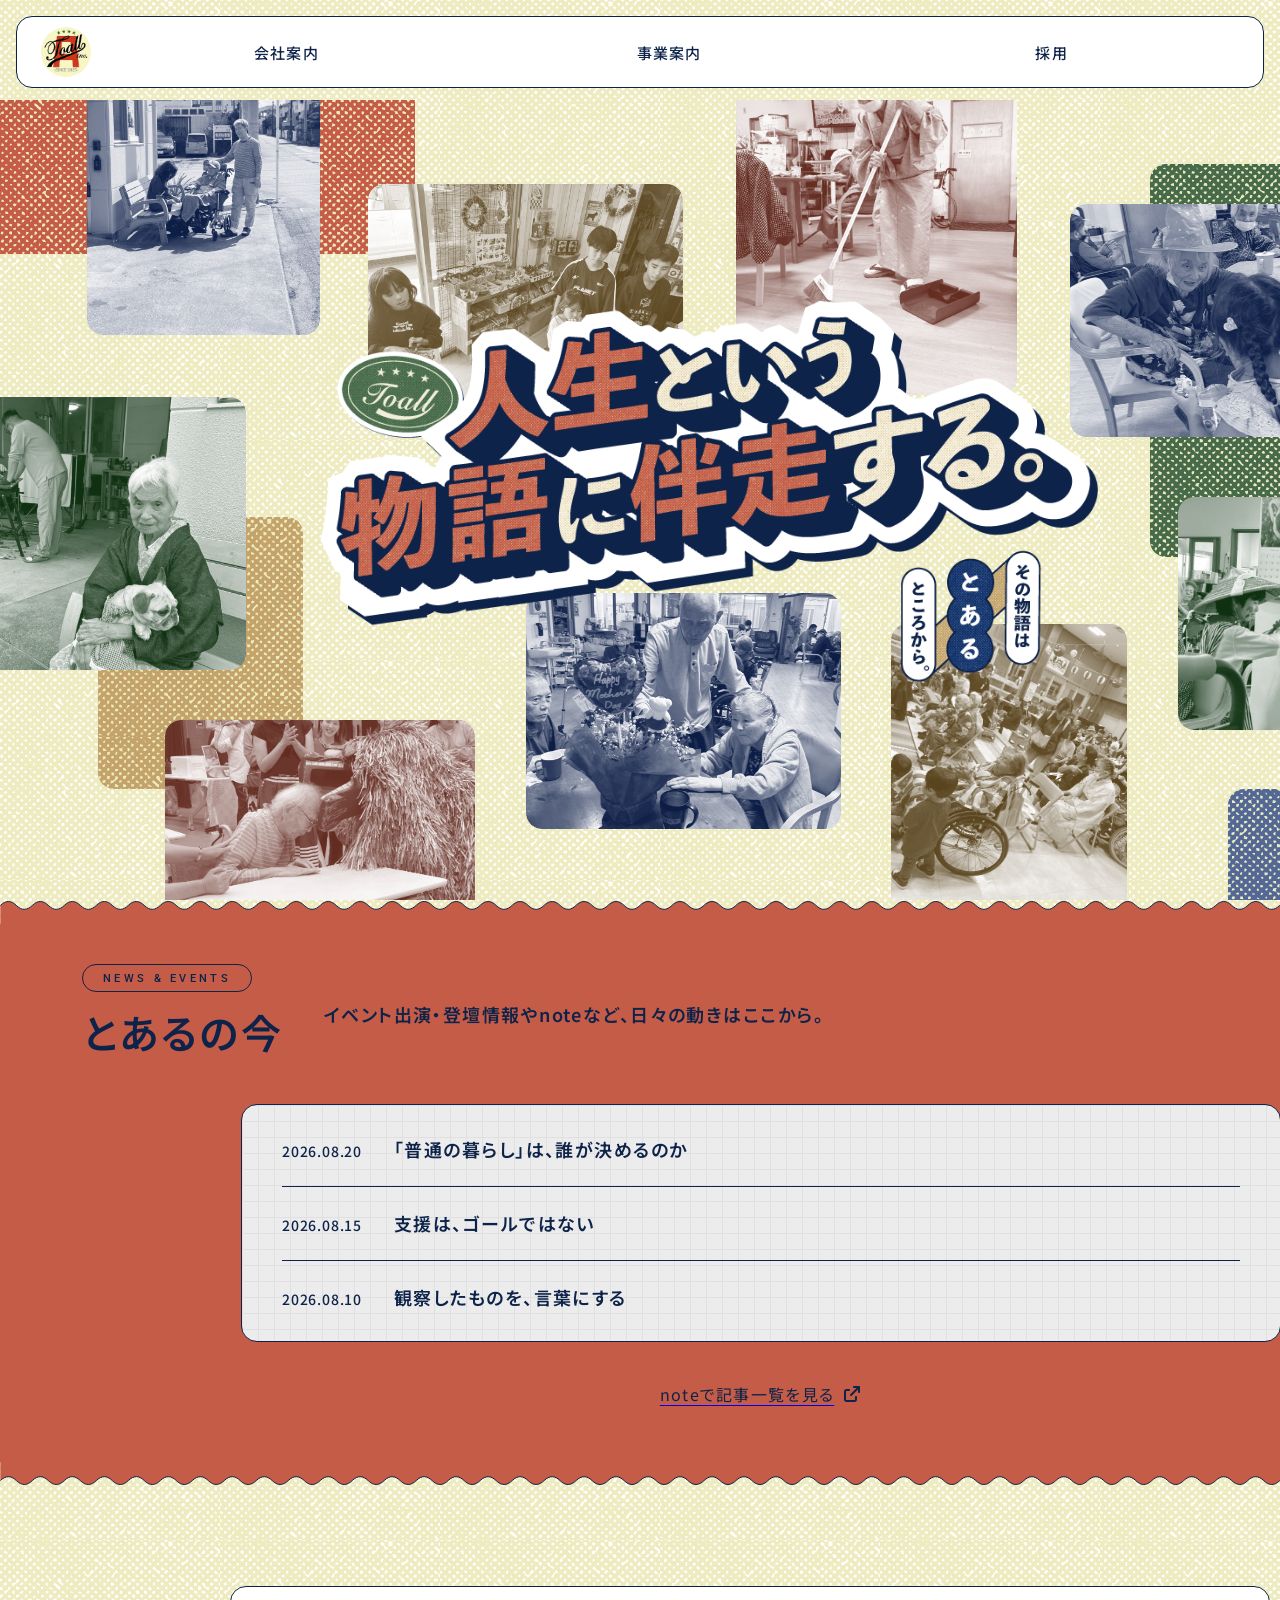
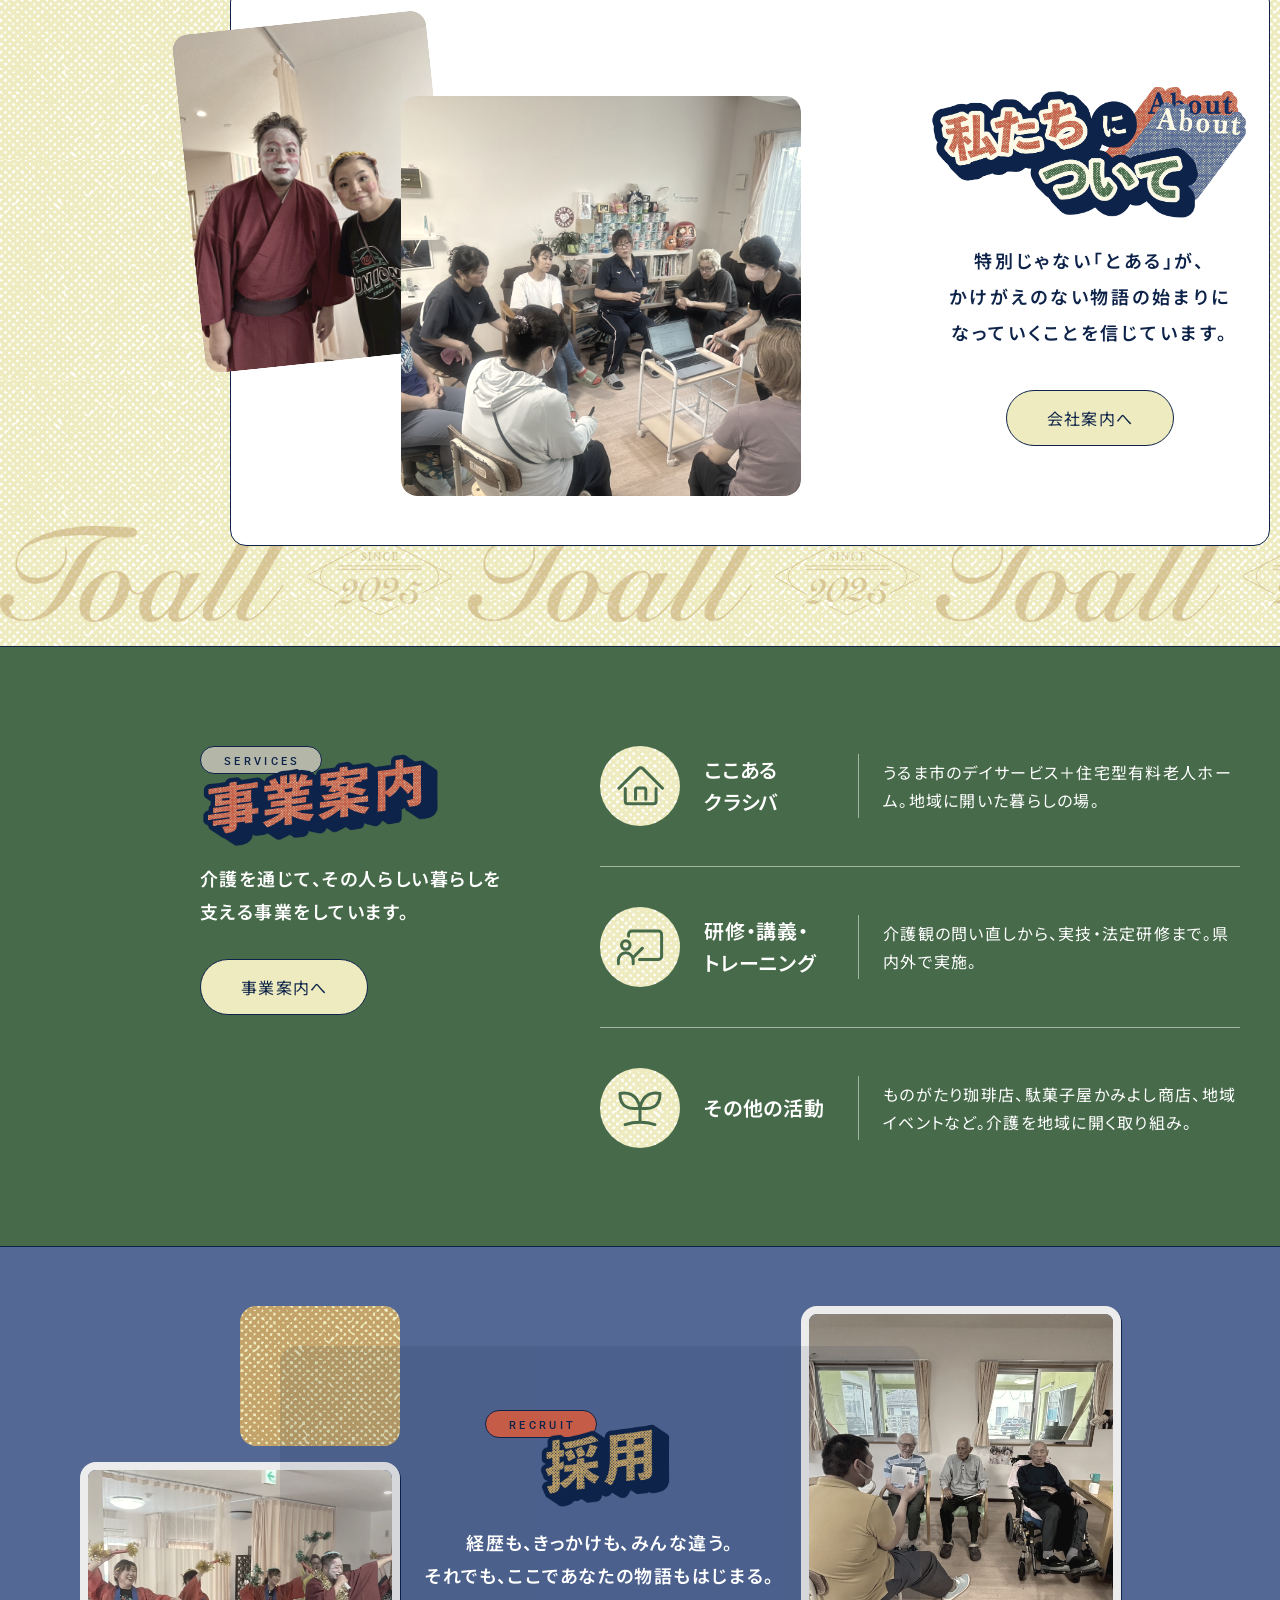
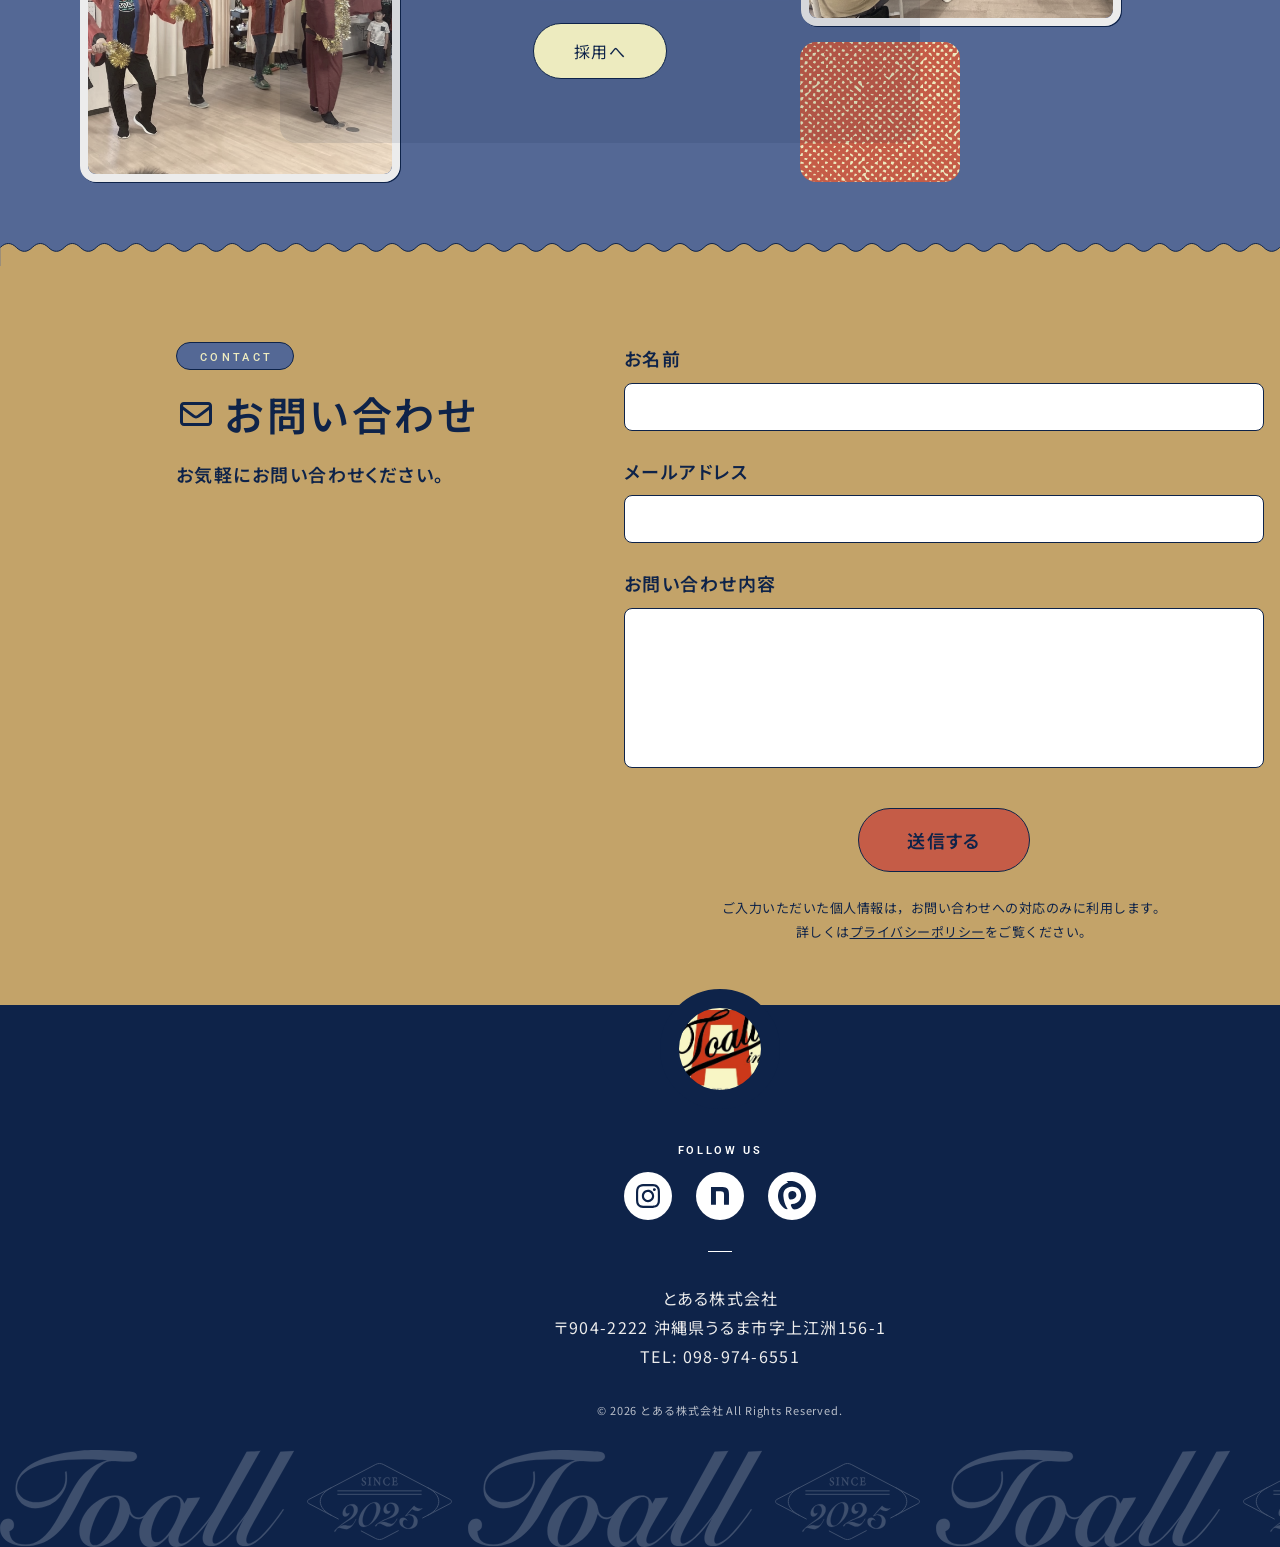
==== index.html @ 96d879b8 "wip(toaru): お問い合わせフォームをSSGformに接続（name属性・required・honeypot・SPセレクタ調整） Co-Authored-By: Claude Fable 5 " ====
<!DOCTYPE html>
<html lang="ja">
<head>
  <meta charset="UTF-8">
  <meta name="viewport" content="width=device-width, initial-scale=1.0">
  <title>TOPページ | とある株式会社</title>
  <link rel="preconnect" href="https://fonts.googleapis.com">
  <link href="https://fonts.googleapis.com/css2?family=Noto+Sans+JP:wght@400;500;600;700&family=Yesteryear&family=Roboto:wght@400;500;600;700&display=swap" rel="stylesheet">
  <link rel="icon" type="image/png" href="images/favicon-32.png">
  <link rel="apple-touch-icon" href="images/apple-touch-icon.png">
  <link rel="stylesheet" href="styles.css">
</head>
<body class="page-index">
  <nav class="sp-nav-bar">
    <a href="index.html" class="sp-nav-logo"><img src="images/045fe9c1-6d6a-4776-a452-a813eab86640.jpg" alt="とある"></a>
    <a href="about.html" class="sp-nav-item">会社案内</a>
    <a href="service.html" class="sp-nav-item">事業案内</a>
    <a href="recruit.html" class="sp-nav-item">採用</a>
  </nav>
  <div class="page-root" style="position:relative; width:1440px; margin:0 auto;">

    <!-- ===== NAVIGATION (fixed) ===== -->
    <nav class="site-nav">
      <!-- nav group -->
      <div class="nav-group-wrapper" style="position:absolute; height:533px; left:0; top:0; width:426px;">
        <div class="nav-shadow" style="position:absolute; height:533px; left:0; top:0; width:426px;">
          <img alt="" style="position:absolute; display:block; inset:0; max-width:none; width:100%; height:100%;" src="images/0c84c5b2-c992-419b-9318-8333a2b3f592.svg" />
        </div>
        <div class="nav-panel" style="position:absolute; background-color:white; border:1px solid #0e2349; display:flex; flex-direction:column; gap:16px; align-items:center; left:0; padding:20px 16px 16px; border-radius:16px; top:0; width:200px;">
          <div style="display:flex; align-items:center; padding:8px; position:relative; flex-shrink:0;">
            <div style="overflow:clip; position:relative; border-radius:50px; flex-shrink:0; width:100px; height:100px;">
              <div style="position:absolute; transform:translate(-50%,-50%); left:calc(50% + 0.35px); width:101.25px; height:101.25px; top:calc(50% + 0.07px);">
                <img alt="" style="position:absolute; inset:0; max-width:none; object-fit:cover; pointer-events:none; width:100%; height:100%;" src="images/617e47fb-dcf9-4838-844f-f65efc7a3acc.jpg" />
              </div>
            </div>
          </div>
          <div style="display:flex; flex-direction:column; gap:8px; align-items:center; position:relative; flex-shrink:0; width:100%;">
            <!-- TOP（アクティブ） -->
            <a href="index.html" style="text-decoration:none; background-color:#0e2349; display:flex; align-items:center; justify-content:center; padding:16px; position:relative; border-radius:8px; flex-shrink:0; width:168px;">
              <div style="word-break:break-word; display:flex; flex-direction:column; font-family:'Noto Sans JP',sans-serif; font-weight:500; justify-content:center; flex-shrink:0; color:white; font-size:18px; letter-spacing:1.44px; white-space:nowrap; font-feature-settings:'pkna' 1;"><p style="line-height:1;">TOP</p></div>
            </a>
            <!-- 会社案内 -->
            <a href="about.html" style="text-decoration:none; display:flex; align-items:center; justify-content:center; padding:16px; position:relative; border-radius:8px; flex-shrink:0; width:168px;">
              <div style="word-break:break-word; display:flex; flex-direction:column; font-family:'Noto Sans JP',sans-serif; font-weight:500; justify-content:center; flex-shrink:0; color:#0e2349; font-size:18px; letter-spacing:1.44px; white-space:nowrap; font-feature-settings:'pkna' 1;"><p style="line-height:1;">会社案内</p></div>
            </a>
            <!-- 事業案内 -->
            <a href="service.html" style="text-decoration:none; display:flex; align-items:center; justify-content:center; padding:16px; position:relative; border-radius:8px; flex-shrink:0; width:168px;">
              <div style="word-break:break-word; display:flex; flex-direction:column; font-family:'Noto Sans JP',sans-serif; font-weight:500; justify-content:center; flex-shrink:0; color:#0e2349; font-size:18px; letter-spacing:1.44px; white-space:nowrap; font-feature-settings:'pkna' 1;"><p style="line-height:1;">事業案内</p></div>
            </a>
            <!-- 採用 -->
            <a href="recruit.html" style="text-decoration:none; display:flex; align-items:center; justify-content:center; padding:16px; position:relative; border-radius:8px; flex-shrink:0; width:168px;">
              <div style="word-break:break-word; display:flex; flex-direction:column; font-family:'Noto Sans JP',sans-serif; font-weight:500; justify-content:center; flex-shrink:0; color:#0e2349; font-size:18px; letter-spacing:1.44px; white-space:nowrap; font-feature-settings:'pkna' 1;"><p style="line-height:1;">採用</p></div>
            </a>
          </div>
        </div>
      </div>
      <!-- お問い合わせ -->
      <div class="contact-group-wrapper" style="position:absolute; height:183px; left:0; top:408px; width:426px;">
        <div style="position:absolute; height:183px; left:0; top:0; width:426px;">
          <img alt="" style="position:absolute; display:block; inset:0; max-width:none; width:100%; height:100%;" src="images/aa80f549-86cd-40d1-a32d-eb193d968978.svg" />
        </div>
        <a href="index.html#contact" style="text-decoration:none; display:contents;">
        <div style="position:absolute; background-color:white; border:1px solid #0e2349; height:100px; left:0; border-radius:16px; top:0; width:200px; cursor:pointer;">
          <div style="position:absolute; background-image:url('images/626cb3a7-04f2-470f-b2ea-25e6777911d0.png'); background-size:110px 110px; background-position:top left; height:84px; left:7px; border-radius:8px; top:7px; width:184px;"></div>
          <div style="position:absolute; transform:translate(-50%,-50%); display:flex; flex-direction:column; gap:10px; align-items:center; left:50%; top:50%; width:116px;">
            <div style="display:flex; gap:8px; align-items:center; position:relative; flex-shrink:0;">
              <div style="position:relative; flex-shrink:0; width:16px; height:16px;">
                <img alt="" style="position:absolute; display:block; inset:0; max-width:none; width:100%; height:100%;" src="images/622b4deb-43bb-4475-a572-62ceb9608e91.svg" />
              </div>
              <div style="word-break:break-word; display:flex; flex-direction:column; font-family:'Roboto',sans-serif; font-weight:500; justify-content:center; flex-shrink:0; color:#0e2349; font-size:11px; letter-spacing:2.64px; text-transform:uppercase; white-space:nowrap;"><p style="line-height:1;">CONTACT</p></div>
            </div>
            <div style="word-break:break-word; display:flex; flex-direction:column; font-family:'Noto Sans JP',sans-serif; font-weight:700; justify-content:center; min-width:100%; flex-shrink:0; color:#c55c47; font-size:18px; letter-spacing:1.44px; white-space:nowrap; font-feature-settings:'pkna' 1;"><p style="line-height:1;">お問い合わせ</p></div>
          </div>
        </div>
        </a>
      </div>
    </nav>

    <!-- ===== 1. MV ===== -->
    <section id="mv" style="position:relative; height:800px; width:1440px; overflow:hidden;">
      <h1 class="visually-hidden">とある株式会社｜沖縄県うるま市の介護施設「ここある」「クラシバ」運営・研修事業</h1>
      <!-- ph (photo collage) -->
      <div style="position:absolute; height:926.861px; left:-117px; top:-79.33px; width:1621.046px;">
        <!-- patern-red -->
        <div style="position:absolute; background-image:url('images/eb0d0748-56de-4b0e-aada-62e65544f6bb.png'); background-size:220px 220px; background-position:top left; height:194px; left:97px; border-radius:16px; top:39.33px; width:435px;"></div>
        <!-- patern-green -->
        <div style="position:absolute; background-image:url('images/6328c72a-7a15-4d8f-a57b-257a095566f9.png'); background-size:220px 220px; background-position:top left; height:393px; left:1267px; border-radius:16px; top:143.33px; width:176px;"></div>
        <!-- patern-yellow -->
        <div style="position:absolute; background-image:url('images/b2e409eb-a803-452d-b629-9e6e27465ac6.png'); background-size:220px 220px; background-position:top left; height:272px; left:215px; border-radius:16px; top:496.33px; width:205px;"></div>
        <!-- patern-blue -->
        <div style="position:absolute; background-image:url('images/17624636-03da-47a5-966a-f3a13ef382fa.png'); background-size:220px 220px; background-position:top left; height:140px; left:1345px; border-radius:16px; top:768.33px; width:240px;"></div>
        <!-- photo 1: 0CED84D7 (deep blue overlay) -->
        <div style="position:absolute; height:310.046px; left:204.11px; border-radius:16px; top:4.33px; width:232.534px; overflow:hidden;">
          <img alt="" src="images/045591cc-4c81-4959-9157-0098b9bb643b.png" style="position:absolute; inset:0; width:100%; height:100%; max-width:none; object-fit:cover; border-radius:16px;" />
          <div style="position:absolute; inset:0; background:#0c1d45; mix-blend-mode:screen; border-radius:16px;"></div>
        </div>
        <!-- photo 2: 9EBFA1B2 (brown overlay) -->
        <div style="position:absolute; height:305px; left:1008px; border-radius:16px; top:603.33px; width:236px; overflow:hidden;">
          <img alt="" src="images/photo-top-fv-d4.jpg" style="position:absolute; inset:0; width:100%; height:100%; max-width:none; object-fit:cover; filter:grayscale(1); border-radius:16px;" />
          <div style="position:absolute; inset:0; background:#59441e; mix-blend-mode:screen; border-radius:16px;"></div>
        </div>
        <!-- photo 3: 51AA5A33 (dark red overlay) -->
        <div style="position:absolute; height:374.667px; left:853px; border-radius:16px; top:0; width:281px; overflow:hidden;">
          <img alt="" src="images/34780e99-86b4-45ba-9778-70d2bf800285.png" style="position:absolute; inset:0; width:100%; height:100%; max-width:none; object-fit:cover; border-radius:16px;" />
          <div style="position:absolute; inset:0; background:#632c21; mix-blend-mode:screen; border-radius:16px;"></div>
        </div>
        <!-- photo 4: 78F584B2 (brown overlay) -->
        <div style="position:absolute; height:236.225px; left:485px; border-radius:16px; top:163.33px; width:314.967px; overflow:hidden;">
          <img alt="" src="images/c14038cc-e9a8-48b9-902f-251051758351.png" style="position:absolute; inset:0; width:100%; height:100%; max-width:none; object-fit:cover; border-radius:16px;" />
          <div style="position:absolute; inset:0; background:#59441e; mix-blend-mode:screen; border-radius:16px;"></div>
        </div>
        <!-- photo 5: 85F9A2D5 (dark green overlay) -->
        <div style="position:absolute; height:273px; left:0; border-radius:16px; top:376.33px; width:363px; overflow:hidden;">
          <img alt="" src="images/photo-top-fv-d1.jpg" style="position:absolute; inset:0; width:100%; height:100%; max-width:none; object-fit:cover; filter:grayscale(1); border-radius:16px;" />
          <div style="position:absolute; inset:0; background:#103012; mix-blend-mode:screen; border-radius:16px;"></div>
        </div>
        <!-- photo 6: 877AA8CD (dark red overlay) -->
        <div style="position:absolute; height:209px; left:282px; border-radius:16px; top:699.33px; width:310px; overflow:hidden;">
          <img alt="" src="images/photo-top-fv-d2.jpg" style="position:absolute; inset:0; width:100%; height:100%; max-width:none; object-fit:cover; filter:grayscale(1); border-radius:16px;" />
          <div style="position:absolute; inset:0; background:#632c21; mix-blend-mode:screen; border-radius:16px;"></div>
        </div>
        <!-- photo 7: BEB2260E (deep blue overlay) -->
        <div style="position:absolute; height:232.534px; left:1187px; border-radius:16px; top:183.33px; width:310.046px; overflow:hidden;">
          <img alt="" src="images/photo-top-fv-u4.jpg" style="position:absolute; inset:0; width:100%; height:100%; max-width:none; object-fit:cover; filter:grayscale(1); border-radius:16px;" />
          <div style="position:absolute; inset:0; background:#0c1d45; mix-blend-mode:screen; border-radius:16px;"></div>
        </div>
        <!-- photo 8: DA86A1EB (dark green overlay) -->
        <div style="position:absolute; height:232.534px; left:1295px; border-radius:16px; top:476.33px; width:310.046px; overflow:hidden;">
          <img alt="" src="images/photo-top-fv-d5.jpg" style="position:absolute; inset:0; width:100%; height:100%; max-width:none; object-fit:cover; filter:grayscale(1); border-radius:16px;" />
          <div style="position:absolute; inset:0; background:#103012; mix-blend-mode:screen; border-radius:16px;"></div>
        </div>
        <!-- photo 9: EBD01C26 (deep blue overlay) -->
        <div style="position:absolute; height:236.225px; left:643px; border-radius:16px; top:572.33px; width:314.967px; overflow:hidden;">
          <img alt="" src="images/photo-top-fv-d3.jpg" style="position:absolute; inset:0; width:100%; height:100%; max-width:none; object-fit:cover; filter:grayscale(1); border-radius:16px;" />
          <div style="position:absolute; inset:0; background:#0c1d45; mix-blend-mode:screen; border-radius:16px;"></div>
        </div>
      </div>
      <!-- mainTitle -->
      <!-- 2026-09-02: FVタイトル画像を差し替え（サブコピーを右下へ寄せた横長版・892×438）。
           枠も新画像の縦横比 2.04 に合わせ、contain の余白で本文が縮まないようにする -->
      <div style="position:absolute; height:382px; left:50%; top:200px; transform:translateX(-50%); width:800px;">
        <div style="position:absolute; height:382px; left:0; top:0; width:778.378px; overflow:hidden;">
          <img alt="人生という物語に伴走する。その物語は、とあるところから。" src="images/top-fv-title.png" style="position:absolute; left:0; top:0; width:100%; height:100%; max-width:none; object-fit:contain;" />
        </div>
      </div>
    </section>

    <!-- ===== 2. News & Events ===== -->
    <!-- 2026-08-30: min-height:897px（Figma由来の固定高）を解除。
         カードを軽くしても高さが縮まず、軽量化の効果が出ていなかった -->
    <section id="news" style="position:relative; width:1440px; padding-bottom:40px;">
      <!-- bg layer（フルブリード） -->
      <div style="position:absolute; bottom:0; top:0; left:min(0px, calc(50% - 50vw)); right:min(0px, calc(50% - 50vw));">
        <!-- bottom wave (rotated 180deg) -->
        <div style="position:absolute; bottom:1px; display:flex; height:24px; align-items:center; justify-content:center; left:0; width:100%;">
          <div style="flex:none; transform:rotate(180deg); width:100%;">
            <div style="height:24px; position:relative; width:100%;">
              <div style="position:absolute; inset:-2.08% 0 0 0;">
                <img alt="" src="images/51fe926d-d367-4c40-861f-568673e10b44.svg" style="display:block; width:100%; height:100%; max-width:none;" />
              </div>
            </div>
          </div>
        </div>
        <!-- red fill（波と1px重ねて隙間の白線を消す。top:25→24 / bottom:25→24） -->
        <div style="position:absolute; background-color:#c55c47; top:24px; bottom:24px; left:0; width:100%;"></div>
        <!-- top wave -->
        <div style="position:absolute; height:24px; left:0; top:1px; width:100%;">
          <div style="position:absolute; inset:-2.08% 0 0 0;">
            <img alt="" src="images/c3519001-7d53-4243-b2e4-7f82fd666508.svg" style="display:block; width:100%; height:100%; max-width:none;" />
          </div>
        </div>
      </div>
      <!-- inner content -->
      <!-- 2026-08-30: カード軽量化に合わせて余白も縮める（gap64→40 / padding100,60→64,40） -->
      <div style="position:relative; z-index:1; display:flex; flex-direction:column; gap:40px; align-items:center; padding:64px 0 40px 82px;">
        <!-- title row -->
        <div style="display:flex; gap:40px; align-items:center; position:relative; flex-shrink:0; width:100%;">
          <!-- mainTitle（2026-08-30: 画像2枚の組み合わせ122pxをテキスト見出しに置き換え。
               「見出しのデザイン的重みが大きすぎてファーストビューを侵食している」への対応 -->
          <div style="display:flex; flex-direction:column; gap:8px; align-items:flex-start; flex-shrink:0;">
            <div style="background-color:#c55c47; border:1px solid #0e2349; border-radius:16px; height:28px; width:170px; display:flex; align-items:center; justify-content:center;">
              <span style="font-family:'Roboto',sans-serif; font-weight:500; font-size:11px; color:#0e2349; letter-spacing:3.3px; text-transform:uppercase; white-space:nowrap;">News &amp; Events</span>
            </div>
            <h2 class="news-heading" style="font-family:'Noto Sans JP',sans-serif; font-weight:600; color:#0e2349; line-height:1.6; letter-spacing:2.56px; white-space:nowrap; margin:0; font-feature-settings:'pkna' 1,'palt' 1;">とあるの今</h2>
          </div>
          <!-- catchcopy -->
          <div style="font-family:'Noto Sans JP',sans-serif; font-weight:600; font-size:18px; color:#0e2349; letter-spacing:1.44px; white-space:nowrap; font-feature-settings:'pkna' 1,'palt' 1; flex-shrink:0;">
            <p style="line-height:1.8;">イベント出演・登壇情報やnoteなど、日々の動きはここから。</p>
          </div>
        </div>
        <!-- list + button -->
        <div style="display:flex; flex-direction:column; gap:40px; align-items:center; position:relative; flex-shrink:0; width:100%;">
          <!-- 記事リスト（2026-09-02 カズキタレビュー: カードをやめ、日付＋タイトルの行を下線で並べる） -->
          <div class="news-list">
            <div class="news-row" data-note-card="0">
              <span class="news-row-date" data-note-date>2026.08.20</span>
              <span class="news-row-title" data-note-title>「普通の暮らし」は、誰が決めるのか</span>
            </div>
            <div class="news-row" data-note-card="1">
              <span class="news-row-date" data-note-date>2026.08.15</span>
              <span class="news-row-title" data-note-title>支援は、ゴールではない</span>
            </div>
            <div class="news-row" data-note-card="2">
              <span class="news-row-date" data-note-date>2026.08.10</span>
              <span class="news-row-title" data-note-title>観察したものを、言葉にする</span>
            </div>
          </div>
          <!-- button -->
          <a href="https://note.com/toallinc" target="_blank" rel="noopener" class="btn-s" style="display:flex; gap:8px; align-items:center; justify-content:center;">
            <span>noteで記事一覧を見る</span>
            <div style="width:20px; height:20px; position:relative; flex-shrink:0;">
              <img alt="" src="images/38af1743-3813-444b-8e00-d0c0bd357972.svg" style="position:absolute; inset:0; width:100%; height:100%; max-width:none;" />
            </div>
          </a>
        </div>
      </div>
    </section>

    <!-- ===== 3. About ===== -->
    <section id="about" style="position:relative; height:560px; width:1440px; overflow:visible; margin-top:100px; margin-bottom:100px;">
      <h2 class="visually-hidden">とあるについて</h2>
      <!-- loopAnimation (opacity:0.5, behind white card) -->
      <div style="position:absolute; top:539px; left:min(0px, calc(50% - 50vw)); right:min(0px, calc(50% - 50vw)); opacity:0.5; display:flex; gap:16px; align-items:center; overflow:hidden; height:97px;">
        <div style="height:97px; overflow:hidden; position:relative; flex-shrink:0; width:452px;">
          <div style="position:absolute; inset:0.12% 0.11% 0.08% 0.02%; overflow:hidden;">
            <div style="position:absolute; inset:0.12% 34.95% 0.08% 0.02%;">
              <div style="position:absolute; inset:-0.1% 0;">
                <img alt="" src="images/3d143932-897c-4d1c-99b0-1e031f22925e.svg" style="display:block; width:100%; height:100%; max-width:none;" />
              </div>
            </div>
            <div style="position:absolute; inset:13.35% 0.11% 8.22% 68%;">
              <div style="position:absolute; inset:-0.66% -0.35%;">
                <img alt="" src="images/02c2981c-3777-4d63-b6be-37a97c52dfa7.svg" style="display:block; width:100%; height:100%; max-width:none;" />
              </div>
            </div>
          </div>
        </div>
        <div style="height:97px; overflow:hidden; position:relative; flex-shrink:0; width:452px;">
          <div style="position:absolute; inset:0.12% 0.11% 0.08% 0.02%; overflow:hidden;">
            <div style="position:absolute; inset:0.12% 34.95% 0.08% 0.02%;">
              <div style="position:absolute; inset:-0.1% 0;">
                <img alt="" src="images/3d143932-897c-4d1c-99b0-1e031f22925e.svg" style="display:block; width:100%; height:100%; max-width:none;" />
              </div>
            </div>
            <div style="position:absolute; inset:13.35% 0.11% 8.22% 68%;">
              <div style="position:absolute; inset:-0.66% -0.35%;">
                <img alt="" src="images/02c2981c-3777-4d63-b6be-37a97c52dfa7.svg" style="display:block; width:100%; height:100%; max-width:none;" />
              </div>
            </div>
          </div>
        </div>
        <div style="height:97px; overflow:hidden; position:relative; flex-shrink:0; width:452px;">
          <div style="position:absolute; inset:0.12% 0.11% 0.08% 0.02%; overflow:hidden;">
            <div style="position:absolute; inset:0.12% 34.95% 0.08% 0.02%;">
              <div style="position:absolute; inset:-0.1% 0;">
                <img alt="" src="images/3d143932-897c-4d1c-99b0-1e031f22925e.svg" style="display:block; width:100%; height:100%; max-width:none;" />
              </div>
            </div>
            <div style="position:absolute; inset:13.35% 0.11% 8.22% 68%;">
              <div style="position:absolute; inset:-0.66% -0.35%;">
                <img alt="" src="images/02c2981c-3777-4d63-b6be-37a97c52dfa7.svg" style="display:block; width:100%; height:100%; max-width:none;" />
              </div>
            </div>
          </div>
        </div>
        <div style="height:97px; overflow:hidden; position:relative; flex-shrink:0; width:452px;">
          <div style="position:absolute; inset:0.12% 0.11% 0.08% 0.02%; overflow:hidden;">
            <div style="position:absolute; inset:0.12% 34.95% 0.08% 0.02%;">
              <div style="position:absolute; inset:-0.1% 0;">
                <img alt="" src="images/3d143932-897c-4d1c-99b0-1e031f22925e.svg" style="display:block; width:100%; height:100%; max-width:none;" />
              </div>
            </div>
            <div style="position:absolute; inset:13.35% 0.11% 8.22% 68%;">
              <div style="position:absolute; inset:-0.66% -0.35%;">
                <img alt="" src="images/02c2981c-3777-4d63-b6be-37a97c52dfa7.svg" style="display:block; width:100%; height:100%; max-width:none;" />
              </div>
            </div>
          </div>
        </div>
      </div>

      <!-- About content wrapper（1440枠内で中央寄せ: (1440-1100)/2=170px。Saori指摘で左寄せ→中央に変更） -->
      <div style="position:absolute; height:560px; left:170px; top:0; width:1100px;">
        <!-- white card bg -->
        <div style="position:absolute; background-color:white; border:1px solid #0e2349; border-radius:16px; height:560px; left:60px; top:0; width:1040px;"></div>
        <!-- ph (photo composite): 2枚とも見える構成に変更（2026-09-01・背面=縦写真を左上へ大きくずらす） -->
        <div style="position:absolute; height:460.526px; left:0.74px; top:49.74px; width:638.524px;">
          <!-- 背面カード（縦写真・-6度回転・茶スクリーン） -->
          <div style="position:absolute; left:0; top:0; transform:rotate(-6deg); transform-origin:top left;">
            <div style="height:340px; position:relative; border-radius:16px; width:255px; overflow:hidden;">
              <img class="photo-faded" alt="" src="images/photo-top-about-2.jpg" style="position:absolute; inset:0; width:100%; height:100%; max-width:none; object-fit:cover; border-radius:16px;" />
            </div>
          </div>
          <!-- 前面カード（横写真・傾きなし・紺スクリーン） -->
          <div style="position:absolute; height:400px; left:230px; border-radius:16px; top:60px; width:400px; overflow:hidden;">
            <img class="photo-faded" alt="" src="images/photo-top-about.jpg" style="position:absolute; inset:0; width:100%; height:100%; max-width:none; object-fit:cover; border-radius:16px;" />
          </div>
        </div>
        <!-- text area -->
        <div style="position:absolute; display:flex; flex-direction:column; gap:40px; align-items:center; left:760px; top:100px; width:320px;">
          <!-- title image -->
          <div style="display:flex; flex-direction:column; gap:24px; align-items:flex-start; position:relative; flex-shrink:0;">
            <div style="height:132px; position:relative; flex-shrink:0; width:320px;">
              <div style="position:absolute; height:147.109px; left:-2px; top:-4px; width:320px; overflow:hidden;">
                <img alt="" src="images/e24df12d-c42f-4278-8bd6-75cc17e8622c.png" style="position:absolute; inset:0; width:100%; height:100%; max-width:none; object-fit:cover;" />
              </div>
            </div>
            <!-- copy text -->
            <div style="font-family:'Noto Sans JP',sans-serif; font-weight:600; font-size:18px; color:#0e2349; text-align:center; letter-spacing:2.88px; width:100%; font-feature-settings:'palt' 1,'pkna' 1;">
              <p style="line-height:2;">特別じゃない「とある」が、</p>
              <p style="line-height:2;">かけがえのない物語の始まりに</p>
              <p style="line-height:2;">なっていくことを信じています。</p>
            </div>
          </div>
          <!-- button -->
          <a href="about.html" class="btn-s">
            <span>会社案内へ</span>
          </a>
        </div>
      </div>
    </section>

    <!-- ===== 4. Services ===== -->
    <section id="services" style="position:relative; min-height:600px; width:1440px;">
      <h2 class="visually-hidden">事業案内</h2>
      <!-- bg -->
      <div style="position:absolute; top:0; bottom:0; left:min(0px, calc(50% - 50vw)); right:min(0px, calc(50% - 50vw)); background-color:#476b4a; border-top:1px solid #0e2349;"></div>
      <!-- inner content -->
      <div style="position:relative; z-index:1; display:flex; gap:80px; align-items:flex-start; justify-content:center; padding:100px 80px 60px 80px;">
        <!-- left text area -->
        <div style="display:flex; flex:0 0 auto; width:320px; flex-direction:column; gap:32px; align-items:flex-start; position:relative;">
          <div style="display:flex; flex-direction:column; gap:16px; align-items:flex-start; position:relative; flex-shrink:0;">
            <!-- title composite -->
            <div style="height:100px; position:relative; flex-shrink:0; width:240px;">
              <!-- subTitle badge -->
              <div style="position:absolute; background-color:#b4b6a7; border:1px solid #0e2349; border-radius:16px; height:28px; left:0; top:0; width:122px; overflow:hidden;">
                <div style="position:absolute; top:14px; left:23px; transform:translateY(-50%); font-family:'Roboto',sans-serif; font-weight:500; font-size:11px; color:#0e2349; letter-spacing:3.3px; text-transform:uppercase; white-space:nowrap;">Services</div>
              </div>
              <!-- Services logo image -->
              <div style="position:absolute; height:110.518px; left:2px; top:2.4px; width:240px; overflow:hidden;">
                <img alt="" src="images/688992b3-8e32-4cd2-9a02-f68f728f16be.png" style="position:absolute; inset:0; width:100%; height:100%; max-width:none; object-fit:cover;" />
              </div>
            </div>
            <!-- catchcopy -->
            <div style="font-family:'Noto Sans JP',sans-serif; font-weight:600; font-size:18px; color:white; letter-spacing:1.44px; width:320px; font-feature-settings:'pkna' 1,'palt' 1;">
              <p style="line-height:1.8;">介護を通じて、その人らしい暮らしを</p>
              <p style="line-height:1.8;">支える事業をしています。</p>
            </div>
          </div>
          <!-- button -->
          <a href="service.html" class="btn-s">
            <span>事業案内へ</span>
          </a>
        </div>
        <!-- right list area -->
        <div style="display:flex; flex-direction:column; gap:40px; align-items:flex-start; position:relative; flex-shrink:0; width:640px;">
          <!-- service item 1: ここある -->
          <div style="display:flex; gap:24px; align-items:center; position:relative; flex-shrink:0; width:100%;">
            <!-- icon -->
            <div style="position:relative; flex-shrink:0; width:80px; height:80px;">
              <div style="position:absolute; background-image:url('images/0e428730-22e1-40f2-a932-715a91df63ec.png'); background-size:220px 220px; background-position:top left; border-radius:40px; width:80px; height:80px; left:0; top:0;"></div>
              <div style="position:absolute; left:50%; top:50%; transform:translate(-50%,-50%); overflow:hidden; width:48px; height:48px;">
                <div style="position:absolute; left:50%; top:50%; transform:translate(calc(-50% + 0.5px), -50%); height:40px; width:47px;">
                  <img alt="" src="images/87ac19f5-545c-4038-8e48-fbfb37d1a026.svg" style="position:absolute; inset:0; width:100%; height:100%; max-width:none;" />
                </div>
              </div>
            </div>
            <!-- h4 -->
            <div style="font-family:'Noto Sans JP',sans-serif; font-weight:600; font-size:20px; color:white; letter-spacing:0.8px; width:130px; font-feature-settings:'pkna' 1,'palt' 1;">
              <h4 style="line-height:1.6;">ここある<span class="sp-dot">・</span><br>クラシバ</h4>
            </div>
            <!-- vertical divider -->
            <div style="height:64px; position:relative; flex-shrink:0; width:1px; border-left:1px solid rgba(255,255,255,0.5);"></div>
            <!-- description -->
            <p style="flex:1 0 0; font-family:'Noto Sans JP',sans-serif; font-weight:400; font-size:16px; color:white; letter-spacing:1.28px; line-height:1.8; min-width:1px; font-feature-settings:'pkna' 1,'palt' 1;">うるま市のデイサービス＋住宅型有料老人ホーム。地域に開いた暮らしの場。</p>
          </div>
          <!-- horizontal divider 1 -->
          <div style="height:1px; background-color:rgba(255,255,255,0.5); width:100%;"></div>
          <!-- service item 2: 研修・講義・トレーニング -->
          <div style="display:flex; gap:24px; align-items:center; position:relative; flex-shrink:0; width:100%;">
            <div style="position:relative; flex-shrink:0; width:80px; height:80px;">
              <div style="position:absolute; background-image:url('images/0e428730-22e1-40f2-a932-715a91df63ec.png'); background-size:220px 220px; background-position:top left; border-radius:40px; width:80px; height:80px; left:0; top:0;"></div>
              <div style="position:absolute; left:50%; top:50%; transform:translate(-50%,-50%); overflow:hidden; width:48px; height:48px;">
                <div style="position:absolute; left:50%; top:50%; transform:translate(-50%, calc(-50% + 0.5px)); height:37px; width:48px;">
                  <img alt="" src="images/c7b24a2a-1d00-4ac4-bdbe-f7d1b8ec1510.svg" style="position:absolute; inset:0; width:100%; height:100%; max-width:none;" />
                </div>
              </div>
            </div>
            <div style="font-family:'Noto Sans JP',sans-serif; font-weight:600; font-size:20px; color:white; letter-spacing:0.8px; width:130px; font-feature-settings:'pkna' 1,'palt' 1;">
              <h4 style="line-height:1.6;">研修・講義・<br>トレーニング</h4>
            </div>
            <div style="height:64px; position:relative; flex-shrink:0; width:1px; border-left:1px solid rgba(255,255,255,0.5);"></div>
            <p style="flex:1 0 0; font-family:'Noto Sans JP',sans-serif; font-weight:400; font-size:16px; color:white; letter-spacing:1.28px; line-height:1.8; min-width:1px; font-feature-settings:'pkna' 1,'palt' 1;">介護観の問い直しから、実技・法定研修まで。県内外で実施。</p>
          </div>
          <!-- horizontal divider 2 -->
          <div style="height:1px; background-color:rgba(255,255,255,0.5); width:100%;"></div>
          <!-- service item 3: その他の活動 -->
          <div style="display:flex; gap:24px; align-items:center; position:relative; flex-shrink:0; width:100%;">
            <div style="position:relative; flex-shrink:0; width:80px; height:80px;">
              <div style="position:absolute; background-image:url('images/0e428730-22e1-40f2-a932-715a91df63ec.png'); background-size:220px 220px; background-position:top left; border-radius:40px; width:80px; height:80px; left:0; top:0;"></div>
              <div style="position:absolute; left:50%; top:calc(50% + 1px); transform:translate(-50%,-50%); overflow:hidden; width:48px; height:48px;">
                <div style="position:absolute; left:50%; top:50%; transform:translate(-50%,-50%); height:36px; width:44px;">
                  <img alt="" src="images/dcb48b04-e2cc-494c-b70e-1e0d64fd888d.svg" style="position:absolute; inset:0; width:100%; height:100%; max-width:none;" />
                </div>
              </div>
            </div>
            <div style="font-family:'Noto Sans JP',sans-serif; font-weight:600; font-size:20px; color:white; letter-spacing:0.8px; width:130px; font-feature-settings:'pkna' 1,'palt' 1;">
              <h4 style="line-height:1.6;">その他の活動</h4>
            </div>
            <div style="height:64px; position:relative; flex-shrink:0; width:1px; border-left:1px solid rgba(255,255,255,0.5);"></div>
            <p style="flex:1 0 0; font-family:'Noto Sans JP',sans-serif; font-weight:400; font-size:16px; color:white; letter-spacing:1.28px; line-height:1.8; min-width:1px; font-feature-settings:'pkna' 1,'palt' 1;">ものがたり珈琲店、駄菓子屋かみよし商店、地域イベントなど。介護を地域に開く取り組み。</p>
          </div>
        </div>
      </div>
    </section>

    <!-- ===== 5. Recruit ===== -->
    <section id="recruit-top" style="position:relative; height:596px; width:1440px;">
      <h2 class="visually-hidden">採用情報</h2>
      <!-- bg wrap (inset 0 0 80px 0) -->
      <div style="position:absolute; inset:0 0 80px 0;">
        <!-- blue card -->
        <div style="position:absolute; background-color:#546895; border-top:1px solid #0e2349; height:596px; left:min(0px, calc(50% - 50vw)); right:min(0px, calc(50% - 50vw)); top:0;"></div>
        <!-- patern-yellow -->
        <div style="position:absolute; background-image:url('images/b2e409eb-a803-452d-b629-9e6e27465ac6.png'); background-size:220px 220px; background-position:top left; height:140px; left:240px; border-radius:16px; top:60px; width:160px;"></div>
        <!-- left photo -->
        <div style="position:absolute; border:8px solid #ececec; left:80px; border-radius:16px; box-shadow:1px 1px 0px 0px #0e2349; width:320px; height:320px; top:216px; overflow:hidden;">
          <img class="photo-faded" alt="" src="images/photo-top-recruit-l.jpg" style="position:absolute; inset:0; width:100%; height:100%; max-width:none; object-fit:cover; border-radius:8px;" />
        </div>
        <!-- patern-red -->
        <div style="position:absolute; background-image:url('images/eb0d0748-56de-4b0e-aada-62e65544f6bb.png'); background-size:220px 220px; background-position:top left; height:140px; left:800px; border-radius:16px; top:396px; width:160px;"></div>
        <!-- right photo -->
        <div style="position:absolute; border:8px solid #ececec; left:801px; border-radius:16px; box-shadow:1px 1px 0px 0px #0e2349; width:320px; height:320px; top:60px; overflow:hidden;">
          <img class="photo-faded" alt="" src="images/photo-top-recruit-r.jpg" style="position:absolute; inset:0; width:100%; height:100%; max-width:none; object-fit:cover; border-radius:8px;" />
        </div>
      </div>
      <!-- center text card -->
      <div style="position:absolute; background-color:rgba(14,35,73,0.1); display:flex; flex-direction:column; gap:32px; align-items:center; left:280px; padding:64px 0; border-radius:16px; top:100px; width:640px;">
        <div style="display:flex; flex-direction:column; gap:16px; align-items:center; position:relative; flex-shrink:0;">
          <!-- title composite -->
          <div style="height:100px; position:relative; flex-shrink:0; width:240px;">
            <!-- subTitle badge -->
            <div style="position:absolute; background-color:#c55c47; border:1px solid #0e2349; border-radius:16px; height:28px; left:5px; top:0; width:112px; overflow:hidden;">
              <div style="position:absolute; top:14px; left:23px; transform:translateY(-50%); font-family:'Roboto',sans-serif; font-weight:500; font-size:11px; color:#0e2349; letter-spacing:3.3px; text-transform:uppercase; white-space:nowrap;">Recruit</div>
            </div>
            <!-- Recruit logo image -->
            <div style="position:absolute; height:99px; left:60px; top:9px; width:134.503px; overflow:hidden;">
              <img alt="" src="images/564cb1c5-e5e3-4a3e-86cf-eb06227ae1e1.png" style="position:absolute; inset:0; width:100%; height:100%; max-width:none; object-fit:cover;" />
            </div>
          </div>
          <!-- catchcopy -->
          <div style="font-family:'Noto Sans JP',sans-serif; font-weight:600; font-size:18px; color:white; text-align:center; letter-spacing:1.44px; white-space:nowrap; font-feature-settings:'pkna' 1,'palt' 1; flex-shrink:0;">
            <p style="line-height:1.8;">経歴も、きっかけも、みんな違う。</p>
            <p style="line-height:1.8;">それでも、ここであなたの物語もはじまる。</p>
          </div>
        </div>
        <a href="recruit.html" class="btn-s">
          <span>採用へ</span>
        </a>
      </div>
    </section>

    <!-- ===== 6. Contact ===== -->
    <section id="contact" style="position:relative; min-height:728px; width:1440px;">
      <!-- bg fill（フルブリード） -->
      <div style="position:absolute; top:0; bottom:0; left:min(0px, calc(50% - 50vw)); right:min(0px, calc(50% - 50vw)); background-color:#546895;"></div>
      <!-- bg layer（フルブリード） -->
      <div style="position:absolute; top:0; bottom:0; left:min(0px, calc(50% - 50vw)); right:min(0px, calc(50% - 50vw));">
        <!-- brown fill（波と1px重ねて隙間の白線を消す。top:25→24） -->
        <div style="position:absolute; background-color:#c3a369; top:24px; bottom:0; left:0; width:100%;"></div>
        <!-- top wave -->
        <div style="position:absolute; height:24px; left:0; top:1px; width:100%;">
          <div style="position:absolute; inset:-2.08% 0 0 0;">
            <img alt="" src="images/be8c4710-25d3-4ff9-9d2d-70c16acdff50.svg" style="display:block; width:100%; height:100%; max-width:none;" />
          </div>
        </div>
      </div>
      <!-- inner content -->
      <div style="position:relative; z-index:1; display:flex; gap:80px; align-items:flex-start; justify-content:center; padding:100px 81px 60px 81px;">
        <!-- left: title area -->
        <div style="display:flex; flex:0 0 auto; width:368px; flex-direction:column; gap:24px; align-items:flex-start; position:relative;">
          <!-- subTitle badge -->
          <div style="background-color:#546895; border:1px solid #0e2349; border-radius:16px; height:28px; position:relative; flex-shrink:0; width:118px; overflow:hidden;">
            <div style="position:absolute; top:14px; left:23px; transform:translateY(-50%); font-family:'Roboto',sans-serif; font-weight:500; font-size:11px; color:#edebbf; letter-spacing:3.3px; text-transform:uppercase; white-space:nowrap;">Contact</div>
          </div>
          <!-- mainTitle -->
          <div style="display:flex; gap:8px; align-items:center; position:relative; flex-shrink:0; width:100%;">
            <div style="position:relative; flex-shrink:0; width:40px; height:40px;">
              <img alt="" src="images/5ad36957-9634-44c5-8555-5eae6832cdc3.svg" style="position:absolute; inset:0; width:100%; height:100%; max-width:none;" />
            </div>
            <div style="font-family:'Noto Sans JP',sans-serif; font-weight:600; font-size:32px; color:#0e2349; letter-spacing:2.56px; width:320px; font-feature-settings:'pkna' 1;">
              <h2 style="line-height:1;">お問い合わせ</h2>
            </div>
          </div>
          <!-- description text -->
          <div style="font-family:'Noto Sans JP',sans-serif; font-weight:600; font-size:18px; color:#0e2349; letter-spacing:1.44px; white-space:nowrap; font-feature-settings:'pkna' 1,'palt' 1; flex-shrink:0;">
            <p style="line-height:1.8;">お気軽にお問い合わせください。</p>
          </div>
        </div>
        <!-- right: form -->
        <form action="https://ssgform.com/s/RSkAz9wzFN9D" method="post" style="display:flex; flex-direction:column; gap:40px; align-items:center; position:relative; flex-shrink:0; width:640px; margin:0;">
          <!-- input fields -->
          <div style="display:flex; flex-direction:column; gap:24px; align-items:center; position:relative; flex-shrink:0; width:100%;">
            <!-- お名前 -->
            <div style="display:flex; flex-direction:column; gap:8px; align-items:flex-start; position:relative; flex-shrink:0; width:100%;">
              <div style="font-family:'Noto Sans JP',sans-serif; font-weight:600; font-size:18px; color:#0e2349; letter-spacing:1.44px; width:100%; font-feature-settings:'pkna' 1,'palt' 1;">
                <p style="line-height:1.8;">お名前</p>
              </div>
              <input type="text" name="お名前" required style="background-color:white; border:1px solid #0e2349; border-radius:8px; height:48px; width:100%; padding:0 12px; font-family:'Noto Sans JP',sans-serif; font-size:16px; outline:none;" />
            </div>
            <!-- メールアドレス -->
            <div style="display:flex; flex-direction:column; gap:8px; align-items:flex-start; position:relative; flex-shrink:0; width:100%;">
              <div style="font-family:'Noto Sans JP',sans-serif; font-weight:600; font-size:18px; color:#0e2349; letter-spacing:1.44px; width:100%; font-feature-settings:'pkna' 1,'palt' 1;">
                <p style="line-height:1.8;">メールアドレス</p>
              </div>
              <input type="email" name="メールアドレス" required style="background-color:white; border:1px solid #0e2349; border-radius:8px; height:48px; width:100%; padding:0 12px; font-family:'Noto Sans JP',sans-serif; font-size:16px; outline:none;" />
            </div>
            <!-- お問い合わせ内容 -->
            <div style="display:flex; flex-direction:column; gap:8px; align-items:flex-start; position:relative; flex-shrink:0; width:100%;">
              <div style="font-family:'Noto Sans JP',sans-serif; font-weight:600; font-size:18px; color:#0e2349; letter-spacing:1.44px; width:100%; font-feature-settings:'pkna' 1,'palt' 1;">
                <p style="line-height:1.8;">お問い合わせ内容</p>
              </div>
              <textarea name="お問い合わせ内容" required style="background-color:white; border:1px solid #0e2349; border-radius:8px; height:160px; width:100%; padding:12px; font-family:'Noto Sans JP',sans-serif; font-size:16px; outline:none; resize:none;"></textarea>
            </div>
          </div>
          <!-- honeypot（スパムbotおとり欄・SSGform公式仕様。人間には見えない） -->
          <input type="text" name="wana" tabindex="-1" autocomplete="off" style="display:none;" />
          <!-- send button -->
          <button type="submit" class="btn-m" style="border:1px solid #0e2349; cursor:pointer; width:auto;">
            <span>送信する</span>
          </button>
          <!-- privacy notice -->
          <p style="font-family:'Noto Sans JP',sans-serif; font-weight:400; font-size:13px; color:#0e2349; letter-spacing:0.5px; line-height:1.9; text-align:center; margin:-16px 0 0;">
            ご入力いただいた個人情報は，お問い合わせへの対応のみに利用します。<br />
            詳しくは<a href="privacy.pdf" target="_blank" rel="noopener" style="color:#0e2349; text-decoration:underline;">プライバシーポリシー</a>をご覧ください。
          </p>
        </form>
      </div>
    </section>

    <!-- ===== 7. Footer ===== -->
    <footer class="site-footer">
      <!-- SNS -->
      <div style="display:flex; flex-direction:column; gap:16px; align-items:center; width:192px;">
        <div style="font-family:'Roboto',sans-serif; font-weight:600; font-size:11px; color:white; text-align:center; letter-spacing:2.64px; line-height:1; text-transform:uppercase;">Follow us</div>
        <div style="display:flex; gap:24px; height:48px; align-items:center; position:relative; flex-shrink:0; width:100%;">
          <!-- Instagram -->
          <div style="background-color:white; border-radius:24px; width:48px; height:48px; position:relative; flex-shrink:0;">
            <div style="position:absolute; top:50%; left:50%; transform:translate(-50%,-50%); width:24px; height:24px;">
              <img alt="" src="images/838f620b-5c04-4b88-8c1f-0fd8b249dbc3.svg" style="position:absolute; inset:0; width:100%; height:100%; max-width:none;" />
            </div>
          </div>
          <!-- note -->
          <div style="width:48px; height:48px; position:relative; flex-shrink:0;">
            <img alt="" src="images/bc22644d-909c-436f-9e51-85bd45a9a26d.svg" style="position:absolute; inset:0; width:100%; height:100%; max-width:none;" />
          </div>
          <!-- peatix -->
          <div style="background-color:white; border-radius:24px; width:48px; height:48px; overflow:hidden; position:relative; flex-shrink:0;">
            <div style="position:absolute; top:calc(50% - 0.73px); left:50%; transform:translate(-50%,-50%); width:28px; height:28.542px; overflow:hidden;">
              <img alt="" src="images/a6d67000-3273-4e36-92ac-452743f7788b.svg" style="position:absolute; inset:0; width:100%; height:100%; max-width:none;" />
            </div>
          </div>
        </div>
      </div>
      <!-- divider line -->
      <div style="width:24px; height:0; position:relative; flex-shrink:0;">
        <div style="position:absolute; inset:-0.5px 0; overflow:hidden; height:calc(100% + 1px);">
          <img alt="" src="images/8463fa86-bce5-427e-a905-e50e6c8e4482.svg" style="width:100%; height:100%; max-width:none;" />
        </div>
      </div>
      <!-- company info -->
      <div style="font-family:'Noto Sans JP',sans-serif; font-weight:400; font-size:16px; color:#ececec; text-align:center; letter-spacing:1.28px; white-space:nowrap; font-feature-settings:'pkna' 1,'palt' 1;">
        <p style="line-height:1.8;">とある株式会社</p>
        <p style="line-height:1.8;">〒904-2222 沖縄県うるま市字上江洲156-1</p>
        <p style="line-height:1.8;">TEL: 098-974-6551</p>
      </div>
      <!-- copyright -->
      <div style="font-family:'Noto Sans JP',sans-serif; font-weight:400; font-size:11px; color:white; text-align:right; letter-spacing:0.88px; white-space:nowrap; opacity:0.7; font-feature-settings:'pkna' 1;">© 2026 とある株式会社 All Rights Reserved.</div>
      <!-- loopAnimation (opacity:0.2) -->
      <div style="display:flex; gap:16px; align-items:center; opacity:0.2; position:relative; flex-shrink:0; width:100%; overflow:hidden; height:97px;">
        <div style="height:97px; overflow:hidden; position:relative; flex-shrink:0; width:452px;">
          <div style="position:absolute; inset:0.12% 0.11% 0.08% 0.02%; overflow:hidden;">
            <div style="position:absolute; inset:0.12% 34.95% 0.08% 0.02%;">
              <div style="position:absolute; inset:-0.1% 0;">
                <img alt="" src="images/5ed6301a-045b-42ce-8b91-d157ceeb0431.svg" style="display:block; width:100%; height:100%; max-width:none;" />
              </div>
            </div>
            <div style="position:absolute; inset:13.35% 0.11% 8.22% 68%;">
              <div style="position:absolute; inset:-0.66% -0.35%;">
                <img alt="" src="images/17408786-6110-4bcc-831a-0ee981d7a2e4.svg" style="display:block; width:100%; height:100%; max-width:none;" />
              </div>
            </div>
          </div>
        </div>
        <div style="height:97px; overflow:hidden; position:relative; flex-shrink:0; width:452px;">
          <div style="position:absolute; inset:0.12% 0.11% 0.08% 0.02%; overflow:hidden;">
            <div style="position:absolute; inset:0.12% 34.95% 0.08% 0.02%;">
              <div style="position:absolute; inset:-0.1% 0;">
                <img alt="" src="images/5ed6301a-045b-42ce-8b91-d157ceeb0431.svg" style="display:block; width:100%; height:100%; max-width:none;" />
              </div>
            </div>
            <div style="position:absolute; inset:13.35% 0.11% 8.22% 68%;">
              <div style="position:absolute; inset:-0.66% -0.35%;">
                <img alt="" src="images/17408786-6110-4bcc-831a-0ee981d7a2e4.svg" style="display:block; width:100%; height:100%; max-width:none;" />
              </div>
            </div>
          </div>
        </div>
        <div style="height:97px; overflow:hidden; position:relative; flex-shrink:0; width:452px;">
          <div style="position:absolute; inset:0.12% 0.11% 0.08% 0.02%; overflow:hidden;">
            <div style="position:absolute; inset:0.12% 34.95% 0.08% 0.02%;">
              <div style="position:absolute; inset:-0.1% 0;">
                <img alt="" src="images/5ed6301a-045b-42ce-8b91-d157ceeb0431.svg" style="display:block; width:100%; height:100%; max-width:none;" />
              </div>
            </div>
            <div style="position:absolute; inset:13.35% 0.11% 8.22% 68%;">
              <div style="position:absolute; inset:-0.66% -0.35%;">
                <img alt="" src="images/17408786-6110-4bcc-831a-0ee981d7a2e4.svg" style="display:block; width:100%; height:100%; max-width:none;" />
              </div>
            </div>
          </div>
        </div>
        <div style="height:97px; overflow:hidden; position:relative; flex-shrink:0; width:452px;">
          <div style="position:absolute; inset:0.12% 0.11% 0.08% 0.02%; overflow:hidden;">
            <div style="position:absolute; inset:0.12% 34.95% 0.08% 0.02%;">
              <div style="position:absolute; inset:-0.1% 0;">
                <img alt="" src="images/5ed6301a-045b-42ce-8b91-d157ceeb0431.svg" style="display:block; width:100%; height:100%; max-width:none;" />
              </div>
            </div>
            <div style="position:absolute; inset:13.35% 0.11% 8.22% 68%;">
              <div style="position:absolute; inset:-0.66% -0.35%;">
                <img alt="" src="images/17408786-6110-4bcc-831a-0ee981d7a2e4.svg" style="display:block; width:100%; height:100%; max-width:none;" />
              </div>
            </div>
          </div>
        </div>
      </div>
      <!-- フッターロゴ -->
      <div style="position:absolute; transform:translateX(-50%); border:19.2px solid #0e2349; left:50%; overflow:clip; border-radius:60px; width:120px; height:120px; top:-16px;">
        <img alt="" src="images/045fe9c1-6d6a-4776-a452-a813eab86640.jpg" style="position:absolute; top:50%; left:50%; transform:translate(calc(-50% + 0.42px), calc(-50% + 0.08px)); width:121.5px; height:121.5px; max-width:none; object-fit:cover;" />
      </div>
    </footer>

  </div>
  <!-- note 最新記事の自動反映（/api/news）。取得失敗時はHTMLの静的カードを残す -->
  <script src="js/note.js" defer></script>
</body>
</html>
---- styles.css ----
/* ===== 見出しの階層とサイズ（2026-09-01改訂）=====
   2026-08-30版はタグだけ付けてサイズはインラインstyle任せだったため、
   同じ階層でもページごとにサイズがバラバラだった（H2が40/32/24px、
   recruitのH3(32px)がserviceのH2(32px)と同サイズで階層が逆転）。
   → サイズだけを階層で共通化する。**揃え（中央/左）はページの
   デザインの考え方が異なるため統一しない**（2026-09-01 Saori判断）。

   PC:  H1 40 / H2 40 / H3 32 / H4 20
   SP:  H1 28 / H2 24 / H3 20 / H4 18   */
h1, h2, h3, h4 {
  margin: 0;
  font-weight: inherit;
  line-height: inherit;
}
h1 { font-size: 40px; }
h2 { font-size: 40px; }
h3 { font-size: 32px; }
h4 { font-size: 20px; }
.sp-dot { display: none; }

/* ===== 写真の加工ルール（2026-09-02・カズキタレビュー 9/1）=====
   各ページのFV（メインビジュアル）＝色付き（現状のデュオトーンのまま）
   FV以外の事業所写真＝カラーのまま「色褪せ」フィルター（グレースケールにも
   色スクリーンにもしない）。スタッフ写真＝無加工（鮮明）。
   対象の img に .photo-faded を付ける */
.photo-faded {
  filter: saturate(0.55) contrast(0.92) brightness(1.06) sepia(0.15);
}

/* ===== 飾り英字（Yesteryear）の縁取り・2026-09-01 Saori =====
   Episode 01 / Apply / Concept など、紺色の飾り文字に白い縁を入れて立体的に見せる。
   背景の透かし（opacity:0.2 の大きな Service / Activities / Recruit）は対象外。
   Value 01 と Step01 はそれぞれ個別のクラスで指定済み。 */
[style*="Yesteryear"]:not([style*="opacity:0.2"]) {
  text-shadow:
     2.0px 0.0px 0 #fff,
     1.8px 0.8px 0 #fff,
     1.4px 1.4px 0 #fff,
     0.8px 1.8px 0 #fff,
     0.0px 2.0px 0 #fff,
     -0.8px 1.8px 0 #fff,
     -1.4px 1.4px 0 #fff,
     -1.8px 0.8px 0 #fff,
     -2.0px 0.0px 0 #fff,
     -1.8px -0.8px 0 #fff,
     -1.4px -1.4px 0 #fff,
     -0.8px -1.8px 0 #fff,
     -0.0px -2.0px 0 #fff,
     0.8px -1.8px 0 #fff,
     1.4px -1.4px 0 #fff,
     1.8px -0.8px 0 #fff,
     3px 3px 0 rgba(14,35,73,0.35);
}
/* 画像でしか表現されていないページタイトル等に、読み上げ・検索用の実テキストを持たせる */
.visually-hidden {
  position: absolute !important;
  width: 1px; height: 1px;
  margin: -1px; padding: 0; border: 0;
  overflow: hidden; clip: rect(0 0 0 0); clip-path: inset(50%);
  white-space: nowrap;
}

* { box-sizing: border-box; margin: 0; padding: 0; }
body { min-width: 1440px; background-color: #fff; font-family: 'Noto Sans JP', sans-serif; }
img { display: block; max-width: 100%; }
p { margin: 0; }

/* 背景パターンはbodyに敷き、幅1440px固定のpage-rootより外側（左右）にも途切れず続くようにする */
body.page-index {
  background-image: url("images/0e428730-22e1-40f2-a932-715a91df63ec.png");
  background-size: 220px 220px;
  background-position: top left;
}
body.page-recruit {
  background-image: url("images/a30a9ef5-8fe8-434d-a7b7-3be72c279341.png");
  background-size: 220px 220px;
  background-position: top left;
}

nav.site-nav {
  position: fixed;
  height: 591px;
  right: 0;
  overflow: clip;
  top: 40px;
  width: 240px;
  z-index: 100;
}

.sp-nav-bar { display: none; }
.sp-header-backdrop { display: none; }
.sp-inline-photo { display: none; }

/* 吹き出しの尻尾（CSS三角形）。バッジと同色（--tail-color）・枠線 #0e2349 を再現 */
.fukidashi-tail {
  --tail-color: #c3a369;
  width: 0;
  height: 0;
  border-left: 12px solid transparent;
  border-right: 12px solid transparent;
  border-top: 13px solid var(--tail-color);
  filter: drop-shadow(0 1px 0 #0e2349);
}

/* 証言カードの尻尾（白背景＋紺枠 #0e2349 の三角）。旧PNGは背景が焼き込まれ▽周りに色が乗るため置換 */
.quote-card-tail {
  width: 16px;
  height: 12px;
}
.quote-card-tail::before,
.quote-card-tail::after {
  content: "";
  position: absolute;
  left: 0;
  width: 0;
  height: 0;
  border-left: 8px solid transparent;
  border-right: 8px solid transparent;
}
/* 下地の紺三角（枠線） */
.quote-card-tail::before {
  top: 0;
  border-top: 12px solid #0e2349;
}
/* 上に白三角を1px内側に重ねて枠だけ残す */
.quote-card-tail::after {
  top: -1px;
  left: 1px;
  border-left: 7px solid transparent;
  border-right: 7px solid transparent;
  border-top: 11px solid #ffffff;
}

.site-footer {
  background-color: #0e2349;
  display: flex;
  flex-direction: column;
  gap: 32px;
  align-items: center;
  padding-top: 140px;
  margin-left: min(0px, calc(50% - 50vw));
  margin-right: min(0px, calc(50% - 50vw));
  position: relative;
  flex-shrink: 0;
}

.btn-s {
  background-color: #edebbf;
  border: 1px solid #0e2349;
  border-radius: 32px;
  height: 56px;
  padding: 0 40px;
  display: flex;
  align-items: center;
  justify-content: center;
  gap: 8px;
  flex-shrink: 0;
  cursor: pointer;
  text-decoration: none;
}
.btn-s span {
  font-family: 'Noto Sans JP', sans-serif;
  font-weight: 400;
  font-size: 16px;
  color: #0e2349;
  letter-spacing: 1.28px;
  white-space: nowrap;
  font-feature-settings: "pkna" 1, "palt" 1;
}
.btn-m {
  background-color: #c55c47;
  border: 1px solid #0e2349;
  border-radius: 36px;
  height: 64px;
  padding: 0 48px;
  display: flex;
  align-items: center;
  justify-content: center;
  gap: 8px;
  flex-shrink: 0;
  cursor: pointer;
  text-decoration: none;
}
.btn-m span {
  font-family: 'Noto Sans JP', sans-serif;
  font-weight: 600;
  font-size: 18px;
  color: #0e2349;
  letter-spacing: 1.44px;
  white-space: nowrap;
  font-feature-settings: "pkna" 1, "palt" 1;
}

.btn-icon { width: 20px; height: 20px; flex-shrink: 0; position: relative; }
.btn-icon img { position: absolute; inset: 0; width: 100%; height: 100%; max-width: none; }
.btn-icon-m { width: 24px; height: 24px; flex-shrink: 0; position: relative; }
.btn-icon-m img { position: absolute; inset: 0; width: 100%; height: 100%; max-width: none; }

.menu-btn {
  display: flex;
  align-items: center;
  justify-content: center;
  padding: 16px;
  border-radius: 8px;
  width: 168px;
  cursor: pointer;
  text-decoration: none;
}
.menu-btn span {
  font-family: 'Noto Sans JP', sans-serif;
  font-weight: 500;
  font-size: 18px;
  color: #0e2349;
  letter-spacing: 1.44px;
  white-space: nowrap;
  font-feature-settings: "pkna" 1;
}
.menu-btn.active { background-color: #0e2349; }
.menu-btn.active span { color: white; }

.loop-animation-static {
  display: flex;
  gap: 16px;
  align-items: center;
  opacity: 0.2;
  width: 100%;
  overflow: hidden;
  height: 97px;
}
.loop-text-item {
  width: 452px;
  height: 97px;
  flex-shrink: 0;
  overflow: hidden;
  position: relative;
}
.loop-text-item img {
  position: absolute;
  inset: 0;
  width: 100%;
  height: 100%;
  max-width: none;
}

/* ===== note記事リスト（2026-09-02・カズキタレビュー）=====
   「noteのカードが幼い・何のカードか分からない」→ 写真がないと成立しないカード型を
   やめ、1つの地の上に「日付＋タイトル」を1行ずつ並べて下線で区切る＝リンク一覧として
   読める形にする。トップ（とあるの今）と事業案内（最新のこころみ）で共用。
   データ流し込み（js/note.js）は [data-note-card] [data-note-date] [data-note-title]
   のフックだけを見るので、構造を変えてもそのまま動く */
.news-list {
  display: flex;
  flex-direction: column;
  width: 1040px;
  box-sizing: border-box;
  padding: 8px 40px;
  border: 1px solid #0e2349;
  border-radius: 16px;
  background-image: url('images/18e3d430-6052-41fe-91ae-8a8836f75e1e.png');
  background-size: 16px 16px;
  background-position: top left;
  color: #0e2349;
  font-family: 'Noto Sans JP', sans-serif;
  font-feature-settings: 'pkna' 1, 'palt' 1;
}
body.page-service .news-list {
  background-image: url('images/f8cabe11-f9d6-40be-b35d-9b5cad4b4a53.png');
}
.news-row {
  display: flex;
  align-items: baseline;
  gap: 32px;
  padding: 22px 0;
  border-bottom: 1px solid #0e2349;
  cursor: pointer;
}
.news-row-date {
  flex-shrink: 0;
  font-size: 14px;
  font-weight: 500;
  letter-spacing: 0.8px;
  line-height: 1.6;
}
.news-row-title {
  font-size: 18px;
  font-weight: 600;
  letter-spacing: 1.44px;
  line-height: 1.6;
  text-underline-offset: 4px;
}
.news-row:hover .news-row-title { text-decoration: underline; }
/* 最下部の行には線を引かない（2026-09-02 Saori。地の枠と二重になる） */
.news-row:last-child { border-bottom: none; }

/* 記事一覧リンクはPC・SPともテキストリンクにする（2026-08-30・Saori指示）。
   カズキタレビュー「サイト内コンテンツはボタン、外部に飛ぶものはテキストリンクでもいい」。
   noteは外部サイトなのでボタンの重量感を持たせない */
body.page-index section#news .btn-s,
body.page-service .note-list-link {
  background-color: transparent !important;
  border: none !important;
  border-radius: 0 !important;
  box-shadow: none !important;
  height: auto !important;
  padding: 0 !important;
  width: auto !important;
  text-decoration: underline !important;
  text-underline-offset: 4px !important;
}

/* ===== body.page-service 固有クラス（PCのみ）===== */

body.page-service {
  background-image: url("images/27c9c291-befa-49d3-b434-7775b901db75.png");
  background-size: 220px 220px;
  background-position: top left;
}
body.page-service .services-root {
  width: 1440px;
  margin: 0 auto;
  display: flex;
  flex-direction: column;
  position: relative;
}

body.page-service .fv-inner {
  height: 400px;
  position: relative;
  width: 1040px;
  align-self: center;
  flex-shrink: 0;
  margin-top: 0;
  margin-bottom: 64px;
}
body.page-service .fv-text {
  position: absolute;
  transform: translateY(-50%);
  display: flex;
  flex-direction: column;
  gap: 24px;
  align-items: flex-start;
  left: 0;
  top: 50%;
  width: 560px;
  word-break: break-word;
  font-family: 'Noto Sans JP', sans-serif;
  font-weight: 600;
}
body.page-service .fv-headline {
  display: flex;
  flex-direction: column;
  justify-content: center;
  flex-shrink: 0;
  color: #476b4a;
  font-size: 40px;
  letter-spacing: 1.6px;
  white-space: nowrap;
  font-feature-settings: 'pkna' 1, 'palt' 1;
}
body.page-service .fv-media {
  position: absolute;
  height: 400px;
  right: 0;
  top: 2px;
  width: 440px;
}

body.page-service .service-section {
  position: relative;
  flex-shrink: 0;
}
body.page-service .service--01 {
  /* 2026-09-01: min-height:2900px の手当てをやめ、section-content を通常フローに
     戻して中身なりの高さにした（中身が増えるたび数値を追う運用をやめる） */
  width: 1440px;
  position: relative;
}
body.page-service .service--02 {
  width: 1440px;
  position: relative;
}

body.page-service .sp-section-badge {
  display: none;
}
body.page-service .sp-title-br {
  display: none;
}

/* 2026-09-01: 絶対配置＋親の min-height 固定で高さを決めていたため、中身が
   増えたぶん（法定研修のリスト）が下の帯にめり込んで切れていた。
   通常フローに戻して中身なりの高さにする */
body.page-service .section-content {
  position: relative;
  display: flex;
  flex-direction: column;
  gap: 64px;
  align-items: flex-start;
  margin: 100px 0 100px 240px;
  width: 880px;
}

body.page-service .intro-headline {
  display: flex;
  flex-direction: column;
  font-family: 'Noto Sans JP', sans-serif;
  font-weight: 600;
  justify-content: center;
  flex-shrink: 0;
  font-size: 32px;
  white-space: nowrap;
  font-feature-settings: 'pkna' 1, 'palt' 1;
}

body.page-service .card-list {
  display: flex;
  gap: 16px;
  align-items: flex-start;
  position: relative;
  border-radius: 16px;
  flex-shrink: 0;
  width: 100%;
}

body.page-service .card-item {
  flex: 1 0 0;
  min-width: 1px;
}

body.page-service .answer-box {
  background-color: #ececec;
  border: 1px solid #0e2349;
  display: flex;
  height: 80px;
  align-items: center;
  padding: 24px 40px;
  position: relative;
  border-radius: 16px;
  flex-shrink: 0;
  width: 100%;
}

body.page-service .answer-text {
  word-break: break-word;
  display: flex;
  flex-direction: column;
  font-family: 'Noto Sans JP', sans-serif;
  font-weight: 600;
  justify-content: center;
  flex-shrink: 0;
  color: #0e2349;
  font-size: 18px;
  letter-spacing: 1.44px;
  white-space: nowrap;
  font-feature-settings: 'pkna' 1, 'palt' 1;
}

body.page-service .service02-photo-wrapper {
  position: absolute;
  bottom: 28.68px;
  display: flex;
  height: 462.645px;
  align-items: center;
  justify-content: center;
  right: -14.93px;
  width: 369.865px;
}
body.page-service .service02-photo-inner {
  transform: rotate(4deg);
  flex-shrink: 0;
}
body.page-service .service02-photo-box {
  background-color: white;
  height: 440px;
  position: relative;
  border-radius: 16px;
  width: 340px;
}

body.page-service .s02-intro-text h3 { font-size: 32px; }
body.page-service .s02-intro-body { font-size: 18px; font-weight: 400; }
/* H3と本文の間だけ空け、本文どうしは詰める（container の gap:12px を打ち消す） */
body.page-service .s02-intro-body + .s02-intro-body { margin-top: -12px; }
body.page-service .s02-intro-text {
  word-break: break-word;
  display: flex;
  flex-direction: column;
  gap: 12px;
  font-family: 'Noto Sans JP', sans-serif;
  font-weight: 600;
  justify-content: center;
  color: #edebbf;
  font-size: 20px;
  letter-spacing: 0.8px;
  width: 560px;
  white-space: pre-wrap;
  font-feature-settings: 'pkna' 1, 'palt' 1;
}

body.page-service .s02-message-box {
  background-image: url('images/f8cabe11-f9d6-40be-b35d-9b5cad4b4a53.png');
  background-size: 16px 16px;
  background-position: top left;
  border: 1px solid #0e2349;
  display: flex;
  flex-direction: column;
  gap: 16px;
  align-items: flex-start;
  padding: 40px 40px 24px;
  position: relative;
  border-radius: 16px;
  box-shadow: 4px 4px 0px 0px #0e2349;
  flex-shrink: 0;
  width: 560px;
}

body.page-service .horei-columns {
  word-break: break-word;
  display: flex;
  font-family: 'Noto Sans JP', sans-serif;
  font-weight: 600;
  gap: 24px;
  align-items: flex-start;
  font-size: 18px;
  color: white;
  letter-spacing: 1.44px;
  width: 100%;
}

/* 2026-09-01: 絶対配置＋親の min-height:1371px で高さを固定していたため、
   noteカードを軽量化したぶんがそのまま下の余白になっていた（Saori指摘）。
   通常フローに戻して中身なりの高さにする */
body.page-service .activities-inner {
  position: relative;
  display: flex;
  flex-direction: column;
  gap: 64px;
  align-items: flex-end;
  justify-content: center;
  margin: 100px 0 100px 82px;
  width: 1040px;
}

body.page-service .activities-cards {
  background-color: #c3a369;
  display: flex;
  gap: 16px;
  align-items: flex-start;
  padding: 24px;
  position: relative;
  border-radius: 16px;
  flex-shrink: 0;
  width: 100%;
}

body.page-service .info-row {
  word-break: break-word;
  display: flex;
  align-items: center;
  position: relative;
  flex-shrink: 0;
  color: #0e2349;
  width: 100%;
}

body.page-service .info-label {
  display: flex;
  flex-direction: column;
  font-family: 'Noto Sans JP', sans-serif;
  font-weight: 400;
  justify-content: center;
  flex-shrink: 0;
  font-size: 16px;
  letter-spacing: 1.28px;
  width: 160px;
  font-feature-settings: 'pkna' 1, 'palt' 1;
}

body.page-service .service-sidebar {
  /* PC: visible */
}

/* ===== body.page-about 固有クラス（PCのみ）===== */

body.page-about {
  background-image: url("images/9d16024b-061c-409c-ab12-bcc9005783fd.png");
  background-size: 220px 220px;
  background-position: top left;
}
body.page-about .page-root {
  width: 1440px;
  margin: 0 auto;
  display: flex;
  flex-direction: column;
  position: relative;
}

body.page-about .main-title-header {
  height: 140px;
  width: 100%;
  position: relative;
  flex-shrink: 0;
}
body.page-about .header-bg {
  position: absolute;
  height: 104px;
  top: 0;
  left: min(0px, calc(50% - 50vw));
  right: min(0px, calc(50% - 50vw));
}
body.page-about .header-bg-wave-wrap {
  position: absolute;
  bottom: 0;
  display: flex;
  height: 24px;
  align-items: center;
  justify-content: center;
  left: 0;
  width: 100%;
}
body.page-about .header-bg-rect {
  position: absolute;
  background-color: #c55c47;
  inset: 0 0 24px 0;
}
body.page-about .header-title {
  position: absolute;
  height: 100px;
  left: 80px;
  top: 40px;
  width: 240px;
}

body.page-about .fv-inner {
  display: flex;
  gap: 98px;
  align-items: flex-start;
  width: 1252px;
  margin: 0 auto;
  padding: 40px 0 48px;
  flex-shrink: 0;
}

body.page-about .concept-section {
  position: relative;
  min-height: 903px;
  width: 1440px;
  flex-shrink: 0;
}
body.page-about .concept-bg-outer {
  position: absolute;
  inset: 0;
}
body.page-about .concept-bg-inner {
  position: absolute;
  background-color: #546895;
  border-top: 1px solid #0e2349;
  top: 0;
  bottom: 0;
  left: min(0px, calc(50% - 50vw));
  right: min(0px, calc(50% - 50vw));
}

body.page-about .company-section {
  position: relative;
  min-height: 1772px;
  width: 1440px;
  flex-shrink: 0;
}
body.page-about .company-bg-outer {
  position: absolute;
  inset: 0;
}
body.page-about .company-bg-inner {
  position: absolute;
  background-color: #476b4a;
  border-top: 1px solid #0e2349;
  top: 0;
  bottom: 0;
  left: min(0px, calc(50% - 50vw));
  right: min(0px, calc(50% - 50vw));
}

body.page-about .location-section {
  position: relative;
  height: 777px;
  width: 1440px;
  flex-shrink: 0;
}
body.page-about .location-bg {
  position: absolute;
  background-color: #c3a369;
  border-top: 1px solid #0e2349;
  top: 0;
  bottom: 0;
  left: min(0px, calc(50% - 50vw));
  right: min(0px, calc(50% - 50vw));
}

/* ===== body.page-recruit 固有クラス（PCのみ）===== */

body.page-recruit .cat-sidebar {
  width: 240px;
  flex-shrink: 0;
  position: relative;
  padding-top: 100px;
}

body.page-recruit .vertical-label {
  position: absolute;
  display: flex;
  align-items: center;
  justify-content: center;
  left: -15px;
  width: 120px;
  top: 50%;
  transform: translateY(-50%);
  pointer-events: none;
}
body.page-recruit .vertical-label-inner {
  font-family: 'Yesteryear', cursive;
  font-size: 90px;
  line-height: 1;
  color: #0e2349;
  opacity: 0.2;
  white-space: nowrap;
  transform: rotate(90deg);
}

body.page-recruit .cat-badge {
  position: absolute;
  top: 60px;
  left: 80px;
  background-color: #edebbf;
  border: 4px solid #0e2349;
  border-radius: 16px;
  padding: 24px 0;
  width: 88px;
  display: flex;
  flex-direction: column;
  align-items: center;
  justify-content: center;
  filter: drop-shadow(4px 4px 0px #0e2349);
}
body.page-recruit .cat-badge p,
body.page-recruit .cat-badge h2 {
  font-family: 'Noto Sans JP', sans-serif;
  font-weight: 700;
  font-size: 40px;
  color: #0e2349;
  text-align: center;
  letter-spacing: 3.2px;
  line-height: 1.16;
  width: 40px;
  font-feature-settings: "pkna" 1;
}

body.page-recruit .staff-card {
  flex: 1 0 0;
  min-width: 0;
  border: 1px solid #0e2349;
  border-radius: 16px;
  padding: 16px 24px;
  display: flex;
  flex-direction: column;
  gap: 16px;
  background-size: 16px 16px;
  background-position: top left;
  box-shadow: 4px 4px 0px 0px #0e2349;
}

/* 採用担当者からのメッセージ（横長カード）。
   入社後の声の3枚並びの「外」に兄弟として置き、末尾で締める役割。
   .staff-card を継承しつつ横並びに組み替える（flex:1 0 0 を打ち消して全幅を取る）。 */
body.page-recruit .staff-card-wide {
  flex: none;
  width: 100%;
  flex-direction: row;
  gap: 24px;
  align-items: flex-start;
  padding: 24px;
}
body.page-recruit .staff-card-wide-media {
  display: flex;
  gap: 16px;
  align-items: center;
  width: 260px;
  flex-shrink: 0;
}
/* 採用担当者メッセージカード（仲吉さん）専用: 顔写真を大きく・下に名前と肩書き（2026-09-01 Saori指示） */
body.page-recruit .staff-card-wide-media.staff-card-wide-media-portrait {
  flex-direction: column;
  align-items: center;
  gap: 12px;
  width: 200px;
  text-align: center;
}
body.page-recruit .staff-card-wide-media-portrait .avatar-placeholder {
  width: 120px;
  height: 120px;
}
body.page-recruit .staff-card-wide-media-portrait > div {
  align-items: center;
  text-align: center;
}
body.page-recruit .staff-card-wide-body {
  flex: 1 0 0;
  min-width: 0;
  display: flex;
  flex-direction: column;
  gap: 8px;
  border-left: 1px solid #0e2349;
  padding-left: 24px;
}

body.page-recruit .avatar-placeholder {
  background-color: #ccc;
  border-radius: 42px;
  width: 84px;
  height: 84px;
  flex-shrink: 0;
  position: relative;
  overflow: hidden;
}
body.page-recruit .avatar-placeholder img { object-position: center; }
body.page-recruit .avatar-placeholder-text {
  position: absolute;
  top: 50%;
  left: 50%;
  transform: translate(-50%, -50%);
  font-family: 'Noto Sans JP', sans-serif;
  font-weight: 400;
  font-size: 21.333px;
  color: #c55c47;
  text-align: center;
  letter-spacing: 1.7067px;
  white-space: nowrap;
  font-feature-settings: "pkna" 1, "palt" 1;
}

/* 「働いてみてわかったこと」パートの顔写真。大悟さん「表情が伝わってない」を受けて
   64→96pxに拡大（2026-09-02）。丸を保つため border-radius は width の半分にする */
body.page-recruit .avatar-sm {
  background-color: #ccc;
  border-radius: 48px;
  width: 96px;
  height: 96px;
  flex-shrink: 0;
  position: relative;
  overflow: hidden;
}
body.page-recruit .avatar-sm img { object-position: center; }
body.page-recruit .avatar-sm-text {
  position: absolute;
  top: 50%;
  left: 50%;
  transform: translate(-50%, -50%);
  font-family: 'Noto Sans JP', sans-serif;
  font-weight: 400;
  font-size: 16px;
  color: #c55c47;
  text-align: center;
  letter-spacing: 1.28px;
  white-space: nowrap;
  font-feature-settings: "pkna" 1, "palt" 1;
}

body.page-recruit .qa-row {
  display: flex;
  gap: 24px;
  align-items: flex-start;
  position: relative;
  width: 100%;
}
body.page-recruit .qa-avatar {
  display: flex;
  flex-direction: column;
  gap: 8px;
  align-items: center;
  flex-shrink: 0;
}
body.page-recruit .qa-bubble {
  flex: 1 0 0;
  min-width: 0;
  background-color: #ececec;
  border: 1px solid #0e2349;
  border-radius: 16px;
  padding: 24px 40px;
  position: relative;
}

body.page-recruit .quote-card-wrap {
  display: flex;
  flex-direction: column;
  gap: 16px;
  flex: 1 0 0;
  min-width: 0;
  position: relative;
  align-items: flex-end;
}
body.page-recruit .quote-card {
  background-color: white;
  border: 1px solid #0e2349;
  border-radius: 8px;
  padding: 16px 24px;
  position: relative;
  width: 100%;
}

body.page-recruit .value-item-wrap-r {
  display: flex;
  flex-direction: column;
  align-items: flex-start;
  padding-right: 80px;
  width: 100%;
}
body.page-recruit .value-item-wrap-l {
  display: flex;
  flex-direction: column;
  align-items: flex-start;
  padding-left: 80px;
  width: 100%;
}
body.page-recruit .value-item-inner {
  display: flex;
  gap: 24px;
  align-items: center;
  padding: 24px 24px 24px 0;
  border: 1px solid #0e2349;
  border-radius: 16px;
  box-shadow: 4px 4px 0px 0px #0e2349;
  width: 100%;
  background-size: 16px 16px;
  background-position: top left;
}
body.page-recruit .value-num {
  border: 1px solid #0e2349;
  border-radius: 0 8px 8px 0;
  display: flex;
  flex-direction: column;
  align-items: center;
  justify-content: center;
  gap: 8px;
  padding: 16px 0 12px;
  width: 88px;
  flex-shrink: 0;
  font-family: 'Yesteryear', cursive;
  color: #0e2349;
  text-align: center;
  /* 濃い色の文字は白い縁で立体的に（2026-09-01 Saori）。
     -webkit-text-stroke は字が痩せるため、4方向のtext-shadowで縁取る */
  text-shadow:
     2.0px 0.0px 0 #fff,
     1.8px 0.8px 0 #fff,
     1.4px 1.4px 0 #fff,
     0.8px 1.8px 0 #fff,
     0.0px 2.0px 0 #fff,
     -0.8px 1.8px 0 #fff,
     -1.4px 1.4px 0 #fff,
     -1.8px 0.8px 0 #fff,
     -2.0px 0.0px 0 #fff,
     -1.8px -0.8px 0 #fff,
     -1.4px -1.4px 0 #fff,
     -0.8px -1.8px 0 #fff,
     -0.0px -2.0px 0 #fff,
     0.8px -1.8px 0 #fff,
     1.4px -1.4px 0 #fff,
     1.8px -0.8px 0 #fff,
     3px 3px 0 rgba(14,35,73,0.35);
  background-size: 110px 110px;
  background-position: top left;
}
body.page-recruit .value-num .vn-label { font-size: 20px; line-height: 1; font-feature-settings: "pkna" 1, "palt" 1; }
body.page-recruit .value-num .vn-num { font-size: 32px; line-height: 1; letter-spacing: 1.28px; font-feature-settings: "pkna" 1, "palt" 1; }

/* 吹き出し尻尾（横向き◁）。旧PNGは緑背景が焼き込まれ縦位置もカード上寄りでズレるため、CSS三角形で縦中央に配置 */
body.page-recruit .fikidashi-wrap {
  position: absolute;
  left: -12px;
  top: 50%;
  transform: translateY(-50%);
  width: 12px;
  height: 20px;
}
body.page-recruit .fikidashi-inner { display: none; }
/* 下地の紺三角（枠線） */
body.page-recruit .fikidashi-wrap::before,
body.page-recruit .fikidashi-wrap::after {
  content: "";
  position: absolute;
  top: 0;
  width: 0;
  height: 0;
  border-top: 10px solid transparent;
  border-bottom: 10px solid transparent;
}
body.page-recruit .fikidashi-wrap::before {
  left: 0;
  border-right: 12px solid #0e2349;
}
/* 上に灰三角（カード色 #ececec）を1px内側に重ねて枠だけ残す */
body.page-recruit .fikidashi-wrap::after {
  left: 1px;
  top: 1px;
  border-top: 9px solid transparent;
  border-bottom: 9px solid transparent;
  border-right: 11px solid #ececec;
}

body.page-recruit .ojt-step-label {
  position: absolute;
  top: 3px;
  left: 55px;
  transform: translate(-50%, -50%);
  font-family: 'Yesteryear', cursive;
  font-size: 24px;
  color: #c55c47;
  text-align: center;
  /* Stepは紺の縁で立体的に（2026-09-01 Saori） */
  text-shadow:
     2.0px 0.0px 0 #0e2349,
     1.8px 0.8px 0 #0e2349,
     1.4px 1.4px 0 #0e2349,
     0.8px 1.8px 0 #0e2349,
     0.0px 2.0px 0 #0e2349,
     -0.8px 1.8px 0 #0e2349,
     -1.4px 1.4px 0 #0e2349,
     -1.8px 0.8px 0 #0e2349,
     -2.0px 0.0px 0 #0e2349,
     -1.8px -0.8px 0 #0e2349,
     -1.4px -1.4px 0 #0e2349,
     -0.8px -1.8px 0 #0e2349,
     -0.0px -2.0px 0 #0e2349,
     0.8px -1.8px 0 #0e2349,
     1.4px -1.4px 0 #0e2349,
     1.8px -0.8px 0 #0e2349,
     3px 3px 0 rgba(14,35,73,0.3);
  letter-spacing: 0.96px;
  white-space: nowrap;
  font-feature-settings: "pkna" 1, "palt" 1;
}

body.page-recruit .sp-section-badge { display: none; }

/* ===== 中間ブレークポイント（769px〜1439px）=====
   PC版フローティングナビ(nav.site-nav)はページ本体が1440px固定幅のまま
   横スクロールする狭いウィンドウ幅でコンテンツに重なって隠れてしまうため、
   この幅帯だけ先にSP版と同じ折りたたみメニュー（sp-nav-bar）へ切り替える。
   ページ本体のレイアウト自体はPC版のまま（横スクロールは残る）。 */
@media (min-width: 769px) and (max-width: 1439px) {
  nav.site-nav, div.site-nav, nav#site-nav, #site-nav { display: none !important; }
  body { padding-top: 100px; }

  .sp-nav-bar {
    display: flex !important;
    align-items: center;
    gap: 8px;
    position: fixed;
    top: 16px;
    left: 16px;
    width: calc(100% - 32px);
    background: #fff;
    border: 1px solid #0e2349;
    border-radius: 16px;
    padding: 10px 24px;
    z-index: 300;
    box-sizing: border-box;
  }
  .sp-nav-logo {
    display: flex;
    align-items: center;
    justify-content: center;
    width: 50px;
    height: 50px;
    border-radius: 50%;
    overflow: hidden;
    flex-shrink: 0;
    text-decoration: none;
  }
  .sp-nav-logo img {
    width: 100%;
    height: 100%;
    object-fit: cover;
    max-width: none;
    display: block;
  }
  .sp-nav-item {
    flex: 1;
    display: flex;
    align-items: center;
    justify-content: center;
    padding: 10px 8px;
    border-radius: 8px;
    font-family: 'Noto Sans JP', sans-serif;
    font-weight: 500;
    font-size: 15px;
    color: #0e2349;
    text-decoration: none;
    white-space: nowrap;
    letter-spacing: 0.08em;
    height: 43px;
    box-sizing: border-box;
  }
  .sp-nav-item.active {
    background-color: #0e2349;
    color: #fff;
  }
}

/* ===== SP（max-width: 768px）===== */
@media (max-width: 768px) {
  /* 見出しサイズSPの正本はこのメディアクエリ末尾の「SP文字サイズの段」ブロック。
     ここには置かない（2026-09-01に段の設計へ統合） */

  /* ===== グローバルSP ===== */
  body { min-width: unset; overflow-x: hidden; padding-top: 100px; }
  nav.site-nav, div.site-nav, nav#site-nav, #site-nav { display: none !important; }
  /* ===== site-footer SP（全ページ共通）===== */
  .site-footer { width: 100% !important; margin-left: 0 !important; padding-top: 80px !important; padding-left: 20px !important; padding-right: 20px !important; gap: 24px !important; align-items: center !important; }
  .site-footer > div[style*="border:19.2px solid #0e2349"] { border-width: 4px !important; width: 80px !important; height: 80px !important; border-radius: 40px !important; }
  .site-footer > div[style*="opacity:0.2"] { display: none !important; }
  .site-footer > div[style*="white-space:nowrap"][style*="letter-spacing:1.28px"] { white-space: normal !important; text-align: center !important; width: 100% !important; }
  .site-footer > div[style*="white-space:nowrap"][style*="text-align:right"] { white-space: normal !important; text-align: center !important; width: 100% !important; }
  .loop-animation-static { display: none !important; }

  /* SP ヘッダー背景（固定navの裏にページ本体と同じ背景パターンを敷く） */
  .sp-header-backdrop {
    display: block;
    position: fixed;
    top: 0;
    left: 0;
    width: 100%;
    height: 100px;
    z-index: 290;
    background-size: 220px 220px;
    background-position: top left;
  }
  body.page-index .sp-header-backdrop { background-image: url('images/0e428730-22e1-40f2-a932-715a91df63ec.png'); }
  body.page-about .sp-header-backdrop { background-image: url('images/9d16024b-061c-409c-ab12-bcc9005783fd.png'); }
  body.page-service .sp-header-backdrop { background-image: url('images/27c9c291-befa-49d3-b434-7775b901db75.png'); }
  body.page-recruit .sp-header-backdrop { background-image: url('images/a30a9ef5-8fe8-434d-a7b7-3be72c279341.png'); background-size: 110px 110px; }

  /* SP navバー */
  .sp-nav-bar {
    display: flex !important;
    align-items: center;
    gap: 8px;
    position: fixed;
    top: 16px;
    left: 16px;
    width: calc(100% - 32px);
    background: #fff;
    border: 1px solid #0e2349;
    border-radius: 16px;
    padding: 10px 24px;
    z-index: 300;
    box-sizing: border-box;
  }
  .sp-nav-logo {
    display: flex;
    align-items: center;
    justify-content: center;
    width: 50px;
    height: 50px;
    border-radius: 50%;
    overflow: hidden;
    flex-shrink: 0;
    text-decoration: none;
  }
  .sp-nav-logo img {
    width: 100%;
    height: 100%;
    object-fit: cover;
    max-width: none;
    display: block;
  }
  .sp-nav-item {
    flex: 1;
    display: flex;
    align-items: center;
    justify-content: center;
    padding: 10px 8px;
    border-radius: 8px;
    font-family: 'Noto Sans JP', sans-serif;
    font-weight: 500;
    font-size: 15px;
    color: #0e2349;
    text-decoration: none;
    white-space: nowrap;
    letter-spacing: 0.08em;
    height: 43px;
    box-sizing: border-box;
  }
  .sp-nav-item.active {
    background-color: #0e2349;
    color: #fff;
  }

  /* 波線ピッチ修正（about/recruit/index 共通） */
  div[style*="inset:-2.08%"] { overflow: hidden !important; inset: 0 !important; }
  div[style*="inset:-2.08%"] img,
  img[style*="inset:-2.08%"] {
    width: 1440px !important;
    max-width: none !important;
    height: 100% !important;
    left: 0 !important;
    top: 0 !important;
    inset: auto !important;
    position: absolute !important;
  }

  /* ===== body.page-service SP ===== */
  /* KVをページ最上部(y:0)から敷き、ヘッダー分の空間をKV内部に確保する */
  body.page-service { min-width: unset; overflow-x: hidden; padding-top: 0 !important; }
  body.page-service .sp-header-backdrop { display: none !important; }
  body.page-service .main-title-header { height: 220px !important; }
  body.page-service .main-title-header .header-bg { height: 184px !important; }
  body.page-service .services-root { width: 100% !important; overflow-x: hidden !important; background-size: 220px 220px; }
  body.page-service .main-title-header .header-title { left: 50% !important; top: 110px !important; transform: translateX(-50%) !important; }
  body.page-service .fv-inner {
    width: 100% !important;
    height: auto !important;
    display: flex !important;
    flex-direction: column !important;
    gap: 24px !important;
    padding: 24px 16px 32px !important;
    align-self: auto !important;
  }
  body.page-service .fv-text {
    position: relative !important;
    transform: none !important;
    left: auto !important;
    top: auto !important;
    width: 100% !important;
  }
  body.page-service .fv-headline { font-size: 30px !important; white-space: normal !important; }
  /* FVコラージュ: 固定サイズの2枚（縦横比1:1維持・ビューポート幅に依存しない） */
  body.page-service .fv-media {
    position: relative !important;
    right: auto !important;
    top: auto !important;
    width: 340px !important;
    height: 260px !important;
    overflow: visible !important;
    margin: 0 auto;
    flex-shrink: 0;
  }
  body.page-service .fv-patern { display: none !important; }
  body.page-service .fv-img-1 {
    position: absolute !important;
    top: 0 !important; right: 0 !important;
    left: auto !important; bottom: auto !important;
    width: 160px !important;
    height: 160px !important;
  }
  body.page-service .fv-img-2 {
    position: absolute !important;
    bottom: 0 !important; left: 0 !important;
    top: auto !important; right: auto !important;
    width: 200px !important;
    height: 200px !important;
  }
  body.page-service .service-section { width: 100% !important; min-height: unset !important; }
  body.page-service .service--02 { margin-top: 0 !important; }
  body.page-service .service-sidebar { display: none !important; }
  body.page-service .sp-section-badge {
    display: block !important;
    position: relative; /* 絶対配置の帯背景divより上に描画する（非positionedだと背景に隠れる） */
    background-color: #edebbf;
    border: 3px solid #0e2349;
    box-shadow: 3px 3px 0px #0e2349;
    border-radius: 12px;
    padding: 8px 20px;
    margin: 20px auto 0;
    font-family: 'Noto Sans JP', sans-serif;
    font-weight: 600;
    font-size: 26px;
    color: #0e2349;
    letter-spacing: 2px;
    /* 2026-09-01 Saori: 事業案内SPはH2含めて全部左揃えに統一 */
    text-align: left;
    width: fit-content;
    align-self: flex-start;
    margin: 20px 0 0;
  }
  body.page-service .sp-title-br { display: block !important; }
  body.page-service .section-content {
    position: relative !important;
    left: auto !important;
    top: auto !important;
    /* PC側の margin-left:240px（サイドバー分）を打ち消す。
       打ち消し漏れで本文が右にはみ出していた（2026-09-01） */
    margin: 0 !important;
    width: 100% !important;
    padding: 16px 16px 32px !important;
    gap: 32px !important;
  }
  body.page-service .intro-headline {
    /* H2直下のリード文。3セクションで 21px中央 / 21px左 / 15px左 とバラついていたため
       18px・左揃えに統一（2026-09-01 Saori「事業案内は18px・H2含め全部左揃え」） */
    font-size: 18px !important;
    white-space: normal !important;
    text-align: left !important;
    align-self: flex-start !important;
    width: 100% !important;
  }
  body.page-service .card-list { flex-direction: column !important; }
  body.page-service .card-item {
    width: 100% !important;
    flex: none !important;
    height: auto !important;
    min-height: unset !important;
  }
  /* 写真カード: 絶対配置imgのみ内包するためheight:autoだと高さ0に潰れる。縦横比固定で幅に追従させる（2026-09-01: 素材が縦長化→正方形を試作したが、Saori判断で元の横長比率に確定・object-positionのみ再調整） */
  body.page-service .photo-card { height: auto !important; aspect-ratio: 5 / 3; }
  /* SPでは写真2・3を段落ごとの .sp-inline-photo 側で表示する（1枚目だけ説明文直後に残す） */
  body.page-service .photo-card-2, body.page-service .photo-card-3 { display: none !important; }
  .sp-inline-photo {
    display: block !important;
    position: relative;
    width: 100%;
    aspect-ratio: 5 / 3;
    border-radius: 16px;
    overflow: hidden;
    background-color: white;
  }
  .sp-inline-photo img {
    width: 100%;
    height: 100%;
    object-fit: cover;
    border-radius: 16px;
    display: block;
    max-width: none;
  }
  body.page-service .photo-label { width: 160px !important; text-align: center !important; }
  body.page-service .answer-box { height: auto !important; padding: 16px !important; min-height: 60px !important; }
  body.page-service .answer-text { white-space: normal !important; font-size: 15px !important; flex-shrink: 1 !important; min-width: 0 !important; width: 100% !important; }
  body.page-service .service02-photo-wrapper { display: none !important; }
  body.page-service .s02-intro-text { width: 100% !important; }
  body.page-service .s02-message-box { width: 100% !important; }
  /* 事業案内SPは全部左揃え（2026-09-01 Saori）。ラベルの帯は中央固定（left:50%）
     だったので左端へ、本文の中央寄せも解除する */
  body.page-service .s02-message-box > div[style*="left:50%"] {
    left: 20px !important;
    transform: none !important;
  }
  body.page-service .s02-message-box div[style*="text-align:center"],
  body.page-service .s02-message-box p { text-align: left !important; }
  /* service SP wave fix */
  body.page-service .header-bg-wave-wrap { height: 32px !important; }
  body.page-service .header-bg-wave {
    height: 32px !important;
    background-image: url('images/ca096ee1-71a7-4428-91e7-c54bfc843d84.svg');
    background-size: 1440px 32px;
    background-repeat: no-repeat;
    background-position: right top;
  }
  body.page-service .header-bg-wave > div { display: none !important; }
  body.page-service .activities-outer div[style*="height:24px; left:0; top:1px"] {
    height: 32px !important;
    top: 0 !important;
  }
  body.page-service .activities-outer div[style*="height:24px; left:0; top:1px"] > div {
    background-image: url('images/f4d9e285-2dce-4824-9c9f-2003498f094e.svg');
    background-size: 1440px 32px;
    background-repeat: no-repeat;
    background-position: left top;
    position: relative !important;
    inset: 0 !important;
    height: 32px !important;
    width: 100% !important;
  }
  body.page-service .activities-outer div[style*="height:24px; left:0; top:1px"] img { display: none !important; }
  body.page-service .activities-outer { min-height: unset !important; }
  body.page-service .activities-inner {
    position: relative !important;
    left: auto !important;
    top: auto !important;
    margin: 0 !important;
    width: 100% !important;
    padding: 32px 16px 32px !important;
    align-items: flex-start !important;
    /* PCの gap:64px がSPでも効き、カード群と「最新のこころみ」の間だけ極端に空いていた。
       波線（＝色の境目）を挟んだ上下のマージンを揃える（2026-08-25・指示書S-4） */
    gap: 32px !important;
  }
  body.page-service .activities-inner div[style*="left:-97px"] { display: none !important; }
  /* SPは見出し・リード文を左揃えに統一する（2026-08-25・指示書S-4）
     カズキタレビュー「PCで見るから中央揃えなだけで、スマホで見たら全部左に揃えたい」。
     カード内のタイトル(text-align:center)は意匠なので触らない */
  body.page-service .activities-inner > div:first-child { align-items: flex-start !important; }
  body.page-service .activities-inner > div:first-child > div[style*="justify-content:center"] { justify-content: flex-start !important; }
  body.page-service .activities-inner > div:first-child > div[style*="text-align:center"] { text-align: left !important; }
  /* 「最新のこころみ」見出しも同じ扱い（アイコン＋見出しの中央寄せを解除） */
  body.page-service .activities-inner > div:last-child { align-items: flex-start !important; }
  body.page-service .activities-inner > div:last-child > div[style*="justify-content:center"] { justify-content: flex-start !important; }
  body.page-service .activities-inner div[style*="white-space:nowrap"] { white-space: normal !important; flex-shrink: 1 !important; min-width: 0 !important; }
  /* 「地域に開いた、とあるのこころみ」のリード文。他2セクションのリードが18pxなのに
     ここだけ本文と同じ15pxで、リード文に見えなかった（2026-09-01 Saori） */
  body.page-service .activities-inner > div:first-child > div[style*="font-size:18px"] { font-size: 18px !important; }
  body.page-service .activities-cards {
    flex-direction: column !important;
    align-items: center !important;
    gap: 24px !important;
  }
  /* こころみカードのアイコンとカード名。中央だと本文だけ左で不揃いに見えるため
     左端へ寄せる（2026-09-01 Saori「事業案内は全部左揃え」） */
  body.page-service .activities-cards .card-item > div[style*="position:absolute; left:115px"] {
    left: 24px !important;
    transform: none !important;
  }
  body.page-service .activities-cards .card-item h4,
  body.page-service .activities-cards .card-item div[style*="text-align:center"] { text-align: left !important; }
  body.page-service .activities-inner div[style*="align-items:flex-end"] { align-items: center !important; }
  body.page-service .activities-inner div[style*="border-radius:32px"] { align-self: center !important; }
  /* 2026-09-01 Saori: 項目と中身が改行になって縦に伸びていたため、SPでも1行に並べる。
     ラベルは幅を固定して値の頭を揃える */
  body.page-service .info-row { flex-direction: row !important; align-items: baseline !important; gap: 12px !important; }
  body.page-service .info-label { width: 84px !important; flex-shrink: 0 !important; font-size: 15px !important; }
  body.page-service .section-content ul[style*="white-space:nowrap"] { white-space: normal !important; font-size: 15px !important; }
  body.page-service .horei-columns { flex-direction: column !important; gap: 8px !important; }
  body.page-service .horei-columns ul { flex: none !important; width: 100% !important; font-size: 15px !important; }
  body.page-service .section-content div[style*="white-space:nowrap"][style*="letter-spacing:1.44px"] { white-space: normal !important; }
  body.page-service .services-root div[style*="flex:1 0 0; height:0; min-width:1px"] { display: none !important; }

  /* ===== body.page-about SP ===== */
  /* KVをページ最上部(y:0)から敷き、ヘッダー分の空間をKV内部に確保する */
  body.page-about { padding-top: 0 !important; }
  body.page-about .sp-header-backdrop { display: none !important; }
  body.page-about .page-root { width: 100% !important; overflow-x: hidden; background-size: 220px 220px; }
  body.page-about .page-root * { white-space: normal !important; max-width: 100%; box-sizing: border-box; }
  body.page-about .nav-links a span,
  body.page-about .nav-links .menu-btn span { white-space: nowrap !important; max-width: none; }
  body.page-about .page-root [style*="flex-shrink:0"] { flex-shrink: 1 !important; min-width: 0 !important; }
  body.page-about .main-title-header { width: 100% !important; height: 220px !important; }
  body.page-about .header-bg { width: 100% !important; height: 184px !important; left: 0 !important; margin-left: 0 !important; }
  body.page-about .header-bg-rect { right: 0 !important; }
  body.page-about .header-title { left: 50% !important; top: 110px !important; transform: translateX(-50%) !important; text-align: center !important; }
  /* FV: コピー（文章）→ 画像の順。写真はビューポート幅に依存しない固定サイズ */
  body.page-about .fv-inner { flex-direction: column !important; width: 100% !important; gap: 0 !important; padding: 0 !important; align-items: center !important; }
  body.page-about .fv-inner > div:first-child { width: 100% !important; padding: 24px 20px 8px !important; order: 1; }
  body.page-about .fv-inner > div:first-child > div:first-child { width: 100% !important; font-size: 30px !important; }
  body.page-about .fv-inner > div:first-child > div:last-child { width: 100% !important; }
  body.page-about .fv-inner > div:last-child {
    width: 320px !important; height: 320px !important; flex-shrink: 0 !important;
    border-radius: 16px !important; order: 2; margin: 0 auto 32px !important;
  }
  body.page-about .fv-inner > div:last-child img { width: 100% !important; height: 100% !important; max-width: none !important; }
  body.page-about .concept-section { width: 100% !important; min-height: unset !important; }
  body.page-about .concept-bg-outer { inset: 0 !important; }
  body.page-about .concept-section [style*="rotate(90deg)"] { display: none !important; }
  body.page-about .concept-section > div[style*="left:0; top:100px; width:240px"] {
    display: flex !important; position: relative !important; left: auto !important; top: auto !important;
    width: 100% !important; height: auto !important; padding: 20px 20px 0 !important;
    justify-content: flex-start !important; align-items: flex-start !important;
  }
  body.page-about .concept-section > div[style*="left:0; top:100px; width:240px"] > div:first-child { display: none !important; }
  body.page-about .concept-section > div[style*="left:0; top:100px; width:240px"] > div:last-child {
    position: relative !important; left: auto !important; top: auto !important;
    width: auto !important; height: auto !important; padding: 10px 20px !important; flex-direction: row !important;
  }
  body.page-about .concept-section > div[style*="left:0; top:100px; width:240px"] > div:last-child p,
  body.page-about .concept-section > div[style*="left:0; top:100px; width:240px"] > div:last-child h2 {
    writing-mode: horizontal-tb !important; font-size: 26px !important; width: auto !important; letter-spacing: 4px !important; line-height: 1.4 !important;
  }
  body.page-about .concept-section > div[style*="left:245px"] {
    position: relative !important; left: auto !important; top: auto !important;
    margin: 0 !important;
    width: 100% !important; border-radius: 0 !important; padding: 24px 20px !important; min-height: unset !important;
  }
  body.page-about .concept-section > div[style*="left:245px"] > div { width: 100% !important; padding: 24px 20px !important; }
  body.page-about .concept-section > div[style*="left:245px"] > div > div { width: 100% !important; padding: 0 !important; }
  /* コンセプト: 文章→画像→文章→画像の交互構造。写真は固定サイズのまま中央寄せで表示する */
  body.page-about .concept-section > div[style*="left:245px"] div[style*="width:275.951px"] {
    display: flex !important; margin: 8px auto !important; max-width: 100% !important;
  }
  body.page-about .concept-section div[style*="justify-content:space-between; gap:32px; width:100%"] {
    flex-direction: column !important; gap: 8px !important; align-items: center !important;
  }
  body.page-about .concept-section div[style*="display:flex; gap:32px; align-items:center; width:100%"] {
    flex-direction: column !important; gap: 8px !important; align-items: center !important;
  }
  body.page-about .concept-section div[style*="display:flex; gap:32px; align-items:center; width:100%"] > div[style*="width:275.951px"] { order: 2; }
  body.page-about .concept-section div[style*="display:flex; gap:32px; align-items:center; width:100%"] > div[style*="flex:1 0 0"] { order: 1; width: 100% !important; }
  body.page-about .company-section { width: 100% !important; min-height: unset !important; }
  body.page-about .company-bg-outer { inset: 0 !important; }
  body.page-about .company-section > div[style*="left:0; top:64px; width:240px"] {
    display: flex !important; position: relative !important; left: auto !important; top: auto !important;
    width: 100% !important; height: auto !important; padding: 20px 20px 0 !important;
    justify-content: flex-start !important; align-items: flex-start !important;
  }
  body.page-about .company-section > div[style*="left:0; top:64px; width:240px"] > div:first-child { display: none !important; }
  body.page-about .company-section > div[style*="left:0; top:64px; width:240px"] > div:last-child {
    position: relative !important; left: auto !important; top: auto !important;
    width: auto !important; height: auto !important; padding: 10px 20px !important; flex-direction: row !important;
  }
  body.page-about .company-section > div[style*="left:0; top:64px; width:240px"] > div:last-child p,
  body.page-about .company-section > div[style*="left:0; top:64px; width:240px"] > div:last-child h2 {
    writing-mode: horizontal-tb !important; font-size: 26px !important; width: auto !important; letter-spacing: 4px !important; line-height: 1.4 !important;
  }
  body.page-about .company-section > div[style*="margin-left:240px"] {
    margin-left: 0 !important; margin-top: 0 !important; width: 100% !important; padding: 24px 20px !important;
  }
  body.page-about .company-section [style*="rotate(90deg)"] { display: none !important; }
  body.page-about .company-section div[style*="background-image:url('images/008ed006"] {
    width: 100% !important; margin-top: 0 !important; padding: 24px 20px !important;
  }
  /* 人物パート: 説明文→写真の縦積み（大悟側の親はflex rowなので縦に落とす） */
  body.page-about .company-section div[style*="position:relative; flex-shrink:0; width:100%"] {
    display: flex !important; flex-direction: column !important; justify-content: flex-start !important;
  }
  body.page-about .company-section div[style*="right:-13.56px"],
  body.page-about .company-section div[style*="left:-13.56px"] {
    position: relative !important; left: auto !important; right: auto !important; top: auto !important;
    width: 100% !important; height: auto !important; display: flex !important; justify-content: center !important; margin: 16px 0 0 !important;
  }
  body.page-about .company-section div[style*="right:-13.56px"] > div,
  body.page-about .company-section div[style*="left:-13.56px"] > div { transform: none !important; }
  body.page-about .company-section div[style*="right:-13.56px"] > div > div,
  body.page-about .company-section div[style*="left:-13.56px"] > div > div {
    width: 280px !important; max-width: 100% !important; height: auto !important; min-height: 280px !important;
  }
  /* 2026-09-01 Saori: 項目と中身が改行になって幅（高さ）を取りすぎていたため1行に戻す */
  body.page-about .company-section div[style*="display:flex; align-items:center; flex-shrink:0; color:white; width:100%"],
  body.page-about .company-section div[style*="display:flex; align-items:flex-start; flex-shrink:0; color:white; width:100%"] {
    flex-direction: row !important; gap: 12px !important; align-items: baseline !important;
  }
  body.page-about .company-section div[style*="width:160px"] { width: 84px !important; flex-shrink: 0 !important; font-weight: 600 !important; font-size: 15px !important; }
  /* 値側は残り幅で折り返す（1行化で右にはみ出していた） */
  /* 値側。縦積み時代の flex:none / width:100% を、1行化に合わせて
     「残り幅で折り返す」へ変更（2026-09-01） */
  body.page-about .company-section div[style*="display:flex; align-items:center; flex-shrink:0; color:white; width:100%"] > p,
  body.page-about .company-section div[style*="display:flex; align-items:flex-start; flex-shrink:0; color:white; width:100%"] > p,
  body.page-about .company-section div[style*="display:flex; align-items:flex-start; flex-shrink:0; color:white; width:100%"] > ul {
    flex: 1 1 0 !important; min-width: 0 !important; width: auto !important;
    white-space: normal !important; font-size: 15px !important;
  }
  body.page-about .location-section { width: 100% !important; height: auto !important; margin-top: 0 !important; }
  body.page-about .location-section [style*="rotate(90deg)"] { display: none !important; }
  body.page-about .location-section > div[style*="left:80px; top:100px; width:200px"] {
    display: flex !important; position: relative !important; left: auto !important; top: auto !important;
    width: 100% !important; height: auto !important; padding: 20px 20px 0 !important;
    justify-content: flex-start !important; align-items: flex-start !important;
  }
  body.page-about .location-section > div[style*="left:80px; top:100px; width:200px"] > div:first-child { display: none !important; }
  body.page-about .location-section > div[style*="left:80px; top:100px; width:200px"] > div:last-child {
    position: relative !important; left: auto !important; top: auto !important;
    width: auto !important; height: auto !important; padding: 10px 20px !important; flex-direction: row !important;
  }
  body.page-about .location-section > div[style*="left:80px; top:100px; width:200px"] > div:last-child p,
  body.page-about .location-section > div[style*="left:80px; top:100px; width:200px"] > div:last-child h2 {
    writing-mode: horizontal-tb !important; font-size: 26px !important; width: auto !important; letter-spacing: 4px !important; line-height: 1.4 !important;
  }
  body.page-about .location-section > div[style*="left:280px; top:100px"] {
    position: relative !important; left: auto !important; top: auto !important; width: 100% !important; padding: 24px 20px !important;
  }
  body.page-about .location-section div[style*="font-size:18px; letter-spacing:1.44px"] { text-align: left !important; }
  body.page-about .location-section div[style*="height:480px"] { width: 100% !important; height: 300px !important; }
  body.page-about .location-section iframe { width: 100% !important; height: 300px !important; }

  /* ===== body.page-recruit SP ===== */
  /* KVをページ最上部(y:0)から敷き、ヘッダー分の空間をKV内部に確保する */
  body.page-recruit { padding-top: 0 !important; background-size: 110px 110px !important; }
  body.page-recruit .sp-header-backdrop { display: none !important; }
  body.page-recruit #main-title-bar { height: 225px !important; }
  body.page-recruit #main-title-bar > div[style*="height:104px"] { height: 189px !important; }
  body.page-recruit #main-title-bar > div[style*="top:20px"] { top: 125px !important; }
  body.page-recruit #page-root { width: 100% !important; overflow-x: hidden; }
  body.page-recruit #page-root * { white-space: normal !important; max-width: 100%; box-sizing: border-box; }
  body.page-recruit .nav-links .menu-btn span,
  body.page-recruit .btn-m span,
  body.page-recruit .btn-s span,
  body.page-recruit .sp-section-badge { white-space: nowrap !important; max-width: none; }
  body.page-recruit #fv { min-height: 500px !important; padding-bottom: 60px; }
  body.page-recruit #main-title-bar { width: 100% !important; }
  body.page-recruit #main-title-bar > div:first-child { right: 0 !important; width: 100% !important; }
  body.page-recruit #fv > div[style*="top:173px"] {
    position: relative !important; top: 0 !important; left: 0 !important; right: 0 !important;
    width: 100% !important; height: auto !important; aspect-ratio: 375 / 220 !important; border-radius: 0 !important;
    border-left: none !important; border-right: none !important; margin-top: 225px;
  }
  body.page-recruit #fv > div[style*="left:640px"] {
    position: relative !important; top: 0 !important; left: 0 !important; right: 0 !important;
    width: 100% !important; transform: none !important; padding: 32px 20px 0 !important; gap: 24px !important;
  }
  body.page-recruit #fv > div[style*="left:640px"] div[style*="font-size:40px"] { font-size: 30px !important; }
  body.page-recruit #fv > div[style*="left:640px"] div[style*="font-size:20px"] { font-size: 15px !important; line-height: 1.8 !important; }
  body.page-recruit #fv > div[style*="left:640px"] div[style*="font-size:18px"] { font-size: 15px !important; }
  body.page-recruit .sp-section-badge {
    display: flex;
    align-items: center;
    justify-content: center;
    background-color: #edebbf;
    border: 3px solid #0e2349;
    border-radius: 8px;
    padding: 8px 20px;
    font-family: 'Noto Sans JP', sans-serif;
    font-weight: 700;
    font-size: 26px;
    color: #0e2349;
    letter-spacing: 2px;
    align-self: flex-start;
    flex-shrink: 0;
    margin-bottom: 8px;
    filter: drop-shadow(3px 3px 0px #0e2349);
  }
  body.page-recruit #culture { flex-direction: column !important; padding: 40px 16px 60px !important; gap: 0; }
  body.page-recruit .cat-sidebar { display: none !important; }
  body.page-recruit #culture > div:last-child { flex: none !important; width: 100% !important; padding: 0 !important; gap: 48px !important; }
  body.page-recruit .value-item-wrap-r, body.page-recruit .value-item-wrap-l { padding: 0 !important; }
  body.page-recruit .value-item-inner { flex-direction: column !important; align-items: flex-start !important; padding: 0 16px 16px !important; gap: 12px !important; }
  body.page-recruit .value-num {
    width: auto !important; align-self: flex-start !important; border-radius: 0 !important;
    flex-direction: row !important; padding: 8px 16px !important; gap: 8px !important; justify-content: flex-start !important;
  }
  body.page-recruit .quote-card-wrap { flex: none !important; width: 100% !important; min-width: 0; align-self: auto !important; }
  body.page-recruit .quote-card { flex: none !important; min-height: 60px !important; }
  body.page-recruit #culture div[style*="display:flex; gap:16px; align-items:flex-start; width:100%"] { flex-direction: column !important; gap: 16px !important; }
  body.page-recruit #culture div[style*="min-height:526px"] { display: none !important; }
  body.page-recruit #culture div[style*="grid-template-columns:repeat(3"] { grid-template-columns: 1fr !important; gap: 24px !important; }
  body.page-recruit #culture div[style*="grid-column:2"] { grid-column: 1 !important; }
  body.page-recruit #culture div[style*="background-color:#c3a369"] { padding: 24px 16px !important; }
  body.page-recruit #culture div[style*="align-items:center; justify-content:center"] img { width: 20px !important; height: 20px !important; }
  body.page-recruit #culture div[style*="height:0; min-width:1px"] { display: none !important; }
  /* ===== 見出しの階層を立てる（2026-08-22）=====
     SPで直列スクロールすると各エリアのくくりが判別できないという指摘への対応。
     文言は変えず、L1（セクション）とL2（グループ）の差を余白と装飾で作る。
     L1: 上に区切り線＋大きめの余白で「ここから別の話」を示す
     L2: 左の色帯でL1に従属していることを示す */
  body.page-recruit .section-heading {
    white-space: normal !important;
    line-height: 1.5 !important;
    width: 100% !important;
    margin-bottom: 4px !important;
  }
  /* グループ見出し（自分らしくいられるようになった／学びの面白さに気づいた）。
     ハートアイコンと横並びの入れ子（flex-shrink:0）の中にいるため、
     色帯を足すとアイコンの隣に出て意図とずれる。折り返し許可と字上げのみに留める */
  body.page-recruit .group-heading {
    white-space: normal !important;
    /* H4相当の小見出し（2026-09-01・一度21pxへ上げたのを差し戻し） */
    font-size: 18px !important;
  }
  /* OJTボックス内の見出し（入社後のイメージ）。
     セクション見出しと同じ字送りに揃える。ただし茶色ボックスの中にいるため
     section-heading のような上の区切り線は付けない（箱自体が区切りになっている） */
  body.page-recruit .box-heading {
    white-space: normal !important;
    line-height: 1.5 !important;
    width: 100% !important;
  }
  body.page-recruit #staff-voice { flex-direction: column !important; padding: 40px 16px 60px !important; }
  body.page-recruit #staff-voice div[style*="display:flex; gap:16px; align-items:flex-start; width:100%"] { flex-direction: column !important; gap: 16px !important; }
  body.page-recruit .staff-card { flex: none !important; width: 100% !important; min-width: 0; }
  /* 横長カードはSPでは縦積みに戻す（写真行→本文の順）。左の仕切り線も横罫に置き換える */
  body.page-recruit .staff-card-wide { flex-direction: column !important; gap: 16px !important; padding: 16px 24px !important; }
  /* PCで指定した改行位置はSPの狭い幅だと中途半端に切れるので、SPでは無効化して
     自然な折り返しに任せる（2026-09-01） */
  body.page-recruit .staff-card-wide-body br { display: none; }
  body.page-recruit .staff-card-wide-media { width: 100% !important; }
  body.page-recruit .staff-card-wide-media-portrait { width: 100% !important; }
  body.page-recruit .staff-card-wide-body { border-left: none !important; border-top: 1px solid #0e2349 !important; padding-left: 0 !important; padding-top: 16px !important; }
  body.page-recruit #staff-voice > div:last-child { flex: none !important; width: 100% !important; padding: 0 !important; align-items: flex-start !important; }
  body.page-recruit #staff-voice .btn-s { align-self: center !important; }
  body.page-recruit #want { flex-direction: column !important; padding: 40px 16px 60px !important; }
  body.page-recruit #want > div[style*="z-index:1"] { flex: none !important; width: 100% !important; padding: 0 !important; }
  body.page-recruit .qa-row { flex-direction: column !important; gap: 8px !important; }
  body.page-recruit .qa-avatar { flex-direction: row !important; gap: 12px !important; align-items: center !important; }
  body.page-recruit .qa-bubble { flex: none !important; width: 100% !important; padding: 16px 20px !important; }
  /* SPはアバターがカード上に縦積みになるので、尻尾を上向き△にしてカード上辺左からアバターを指す（PNG尻尾は非表示にしCSS三角形で描く） */
  body.page-recruit .fikidashi-wrap {
    display: block !important;
    position: absolute !important;
    left: 22px !important;
    top: -10px !important;
    width: 20px !important;
    height: 11px !important;
    transform: none !important;
  }
  body.page-recruit .fikidashi-inner { display: none !important; }
  body.page-recruit .fikidashi-wrap::before,
  body.page-recruit .fikidashi-wrap::after {
    content: "";
    position: absolute;
    left: 0;
    width: 0;
    height: 0;
    border-top: 0 !important;
    border-right: 10px solid transparent !important;
    border-left: 10px solid transparent !important;
  }
  /* 下地の紺三角（枠線・上向き） */
  body.page-recruit .fikidashi-wrap::before {
    top: 0;
    border-bottom: 12px solid #0e2349 !important;
  }
  /* 上に灰三角（カード色 #ececec）を1px内側に重ねて枠だけ残す */
  body.page-recruit .fikidashi-wrap::after {
    top: 1px;
    left: 1px;
    border-right: 9px solid transparent !important;
    border-left: 9px solid transparent !important;
    border-bottom: 11px solid #ececec !important;
  }
  body.page-recruit .qa-avatar div[style*="align-items:center; text-align:center"] { align-items: flex-start !important; text-align: left !important; }
  body.page-recruit .qa-avatar div[style*="width:75px"] { width: auto !important; }
  body.page-recruit #want > div[style*="flex:1"],
  body.page-recruit #want > div:last-child:not(.sp-section-badge) { flex: none !important; width: 100% !important; padding: 0 !important; }
  body.page-recruit #apply { padding: 60px 16px !important; }
  body.page-recruit #apply > div[style*="width:1040px"] { width: 100% !important; padding: 32px 20px 48px !important; }
  body.page-recruit #apply div[style*="width:800px"] { width: 100% !important; flex-direction: column !important; gap: 16px !important; }
  body.page-recruit .btn-m { flex: none !important; width: 100% !important; height: 56px !important; }

  /* ===== body.page-index SP ===== */
  /* KVをページ最上部(y:0)から敷き、ヘッダー分の空間をKV内部に確保する */
  body.page-index { padding-top: 0 !important; }
  body.page-index .sp-header-backdrop { display: none !important; }
  body.page-index .page-root [style*="width:1440px"] { width: 100% !important; max-width: 100% !important; }
  body.page-index section#mv { width: 100% !important; }
  body.page-index .page-root > section,
  body.page-index .page-root > footer { width: 100% !important; }
  body.page-index .page-root { width: 100% !important; overflow-x: hidden; background-size: 220px 220px; }
  body.page-index .page-root * { white-space: normal !important; max-width: 100%; box-sizing: border-box; }
  body.page-index .nav-links a span,
  body.page-index .nav-links .menu-btn span,
  body.page-index .btn-s span,
  body.page-index .btn-m span { white-space: nowrap !important; max-width: none; }
  body.page-index section#mv { width: 100% !important; height: auto !important; min-height: 220px !important; overflow: hidden !important; position: relative !important; padding: 110px 16px 40px !important; }
  body.page-index section#mv > div:first-of-type { display: none !important; }
  body.page-index section#mv > div:last-child { position: relative !important; left: auto !important; top: auto !important; transform: none !important; width: 100% !important; height: auto !important; }
  body.page-index section#mv > div:last-child > div { position: relative !important; width: 100% !important; height: auto !important; overflow: visible !important; }
  body.page-index section#mv > div:last-child img { position: relative !important; width: 100% !important; height: auto !important; max-width: none !important; display: block !important; }
  body.page-index section#news { width: 100% !important; }
  body.page-index section#news > div:first-child { width: 100% !important; }
  body.page-index section#news > div:first-child > div { width: 100% !important; }
  /* 2026-08-30: SPも200px前後まで削る。上下124pxのpaddingが最大の要因だった */
  body.page-index section#news > div:last-child { padding: 24px 16px 20px !important; align-items: center !important; gap: 14px !important; }
  /* 2026-09-02 カズキタレビュー: SPは上から NEWS&EVENTSラベル → とあるの今 → リード文 の縦積み
     （8/30の「バッジと見出しを横1行」は取り下げ） */
  body.page-index section#news > div:last-child > div:first-child { flex-direction: column !important; gap: 10px !important; align-items: flex-start !important; text-align: left !important; width: 100% !important; }
  body.page-index section#news > div:last-child > div:first-child > div:first-child { flex-direction: column !important; align-items: flex-start !important; gap: 8px !important; }
  body.page-index section#news > div:last-child > div:first-child > div:last-child { white-space: normal !important; text-align: center !important; }
  body.page-index section#news > div:last-child > div:last-child { width: 100% !important; align-items: center !important; }
  body.page-index section#news p[style*="white-space:nowrap"],
  body.page-index section#news p[style*="white-space: nowrap"] { white-space: normal !important; overflow: visible !important; text-overflow: unset !important; }

  /* 2026-08-30: SPを200px前後に収める。内訳は見出しブロック160px＋カード157pxが大半だった */
  /* 見出し「とあるの今」を32px→24pxへ。SPではバッジ＋見出しで87px使っていた */
  body.page-index section#news .news-heading { letter-spacing: 1.5px !important; }
  /* リード文はSPでも1行で出す（Saori: SPだと何の情報か分からない） */
  body.page-index section#news > div:last-child > div:first-child > div:last-child { display: block !important; font-size: 15px !important; line-height: 1.6 !important; text-align: left !important; white-space: normal !important; }
  /* カードと記事一覧リンクの間隔40px→20px */
  body.page-index section#news > div:last-child > div:last-child { gap: 20px !important; }
  /* ===== 「とあるの今」SP軽量化（2026-08-22）=====
     SP直列表示でこの塊が重くファーストビューを侵食していたため、位置は変えず中身を削る。
     写真をなくし、日付＋タイトルだけのプレーンな1枚に絞る。 */
  /* PC用の min-height:897px がSPでも下限として効き、中身を削っても高さが縮まないため解除する */
  body.page-index section#news { min-height: 0 !important; }
  /* ===== note記事リスト SP（トップ・事業案内 共用）=====
     PCと同じリスト型。SPは1件だけ出す（カズキタ「スマホは1行のまま」） */
  .news-list { width: 100% !important; padding: 4px 16px !important; }
  .news-row { flex-direction: column !important; gap: 4px !important; padding: 14px 0 !important; }
  .news-row:nth-child(n+2) { display: none !important; }
  .news-row:first-child { border-bottom: none !important; }
  .news-row-date { font-size: 12px !important; }
  .news-row-title { font-size: 18px !important; }
  /* 記事一覧リンクのテキストリンク化は共通ルールへ移設した（2026-08-30・PCも同じ扱い） */
  body.page-index section#about { height: auto !important; width: 100% !important; margin-top: 40px !important; margin-bottom: 40px !important; overflow: visible !important; }
  body.page-index section#about > div:first-of-type { display: none !important; }
  body.page-index section#about > div:last-child { position: relative !important; height: auto !important; left: 0 !important; top: 0 !important; width: 100% !important; padding: 0 16px !important; }
  body.page-index section#about > div:last-child > div:first-child { position: relative !important; height: auto !important; left: 0 !important; top: 0 !important; width: 100% !important; display: none !important; }
  /* 2026-09-02 Saori: SPは「みんなが写っている真四角の写真」だけにする。
     背面の縦写真（2人・回転）は消し、前面の正方形写真を全幅の正方形で出す */
  body.page-index section#about > div:last-child > div:nth-child(2) { position: relative !important; height: auto !important; aspect-ratio: 1 / 1 !important; left: 0 !important; top: 0 !important; width: 100% !important; overflow: hidden !important; border-radius: 16px !important; }
  body.page-index section#about > div:last-child > div:nth-child(2) > div:first-child { display: none !important; }
  body.page-index section#about > div:last-child > div:nth-child(2) > div:last-child { position: absolute !important; inset: 0 !important; left: 0 !important; top: 0 !important; width: 100% !important; height: 100% !important; border-radius: 16px !important; }
  /* 2026-09-02 Saori: SPの並びを タイトル → 写真 → 文章 → ボタン にする。
     PCではテキスト領域（タイトル＋文章＋ボタン）が1つの箱なので、SPでは箱をほどいて
     （display:contents）カード直下のflexアイテムにし、order で並べ替える */
  body.page-index section#about > div:last-child > div:last-child { display: contents !important; }
  body.page-index section#about > div:last-child > div:last-child > div:first-child { display: contents !important; }
  /* タイトル画像 */
  body.page-index section#about > div:last-child > div:last-child > div:first-child > div:first-child {
    order: 1; position: relative !important; width: 320px !important; max-width: 100% !important; height: 132px !important;
    margin: 24px auto 20px !important;
  }
  /* 写真 */
  body.page-index section#about > div:last-child > div:nth-child(2) { order: 2; }
  /* 文章 */
  body.page-index section#about > div:last-child > div:last-child > div:first-child > div:last-child {
    order: 3; width: 100% !important; margin: 24px 0 0 !important; padding: 0 4px !important;
  }
  /* ボタン */
  body.page-index section#about a.btn-s { order: 4; margin: 24px 0 28px !important; }
  body.page-index section#about > div:last-child > div:last-child { position: relative !important; left: 0 !important; top: 0 !important; width: 100% !important; padding: 24px 20px !important; align-items: center !important; margin-top: 16px !important; }
  body.page-index section#about > div:last-child > div:last-child div[style*="text-align:center"],
  body.page-index section#about > div:last-child > div:last-child div[style*="text-align: center"] { text-align: left !important; width: 100% !important; }
  body.page-index section#about a.btn-s { align-self: center !important; }
  body.page-index section#about > div:last-child { background-color: white !important; border: 1px solid #0e2349 !important; border-radius: 16px !important; display: flex !important; flex-direction: column !important; gap: 0 !important; overflow: hidden !important; }
  body.page-index section#services { width: 100% !important; border-radius: 24px 24px 0 0 !important; }
  body.page-index section#services > div:last-child { flex-direction: column !important; padding: 60px 16px 40px !important; gap: 40px !important; }
  body.page-index section#services > div:last-child > div:first-child { width: 100% !important; align-items: center !important; }
  body.page-index section#services > div:last-child > div:first-child > div:first-child > div:last-child { text-align: center !important; width: 100% !important; white-space: normal !important; }
  body.page-index section#services a.btn-s { align-self: center !important; }
  body.page-index section#services > div:last-child > div:last-child { width: 100% !important; flex-shrink: unset !important; }
  body.page-index section#services div[style*="gap:24px; align-items:center; position:relative; flex-shrink:0; width:100%"] { flex-direction: row !important; flex-wrap: wrap !important; align-items: flex-start !important; gap: 12px 12px !important; }
  body.page-index section#services div[style*="gap:24px; align-items:center; position:relative; flex-shrink:0; width:100%"] > div:first-child { flex-shrink: 0 !important; width: 64px !important; height: 64px !important; }
  body.page-index section#services div[style*="gap:24px; align-items:center; position:relative; flex-shrink:0; width:100%"] > div:nth-child(2) { flex: 1 !important; min-width: 0 !important; }
  body.page-index section#services div[style*="gap:24px; align-items:center; position:relative; flex-shrink:0; width:100%"] > div:first-child div[style*="border-radius:40px"] { width: 64px !important; height: 64px !important; }
  body.page-index section#services div[style*="gap:24px; align-items:center; position:relative; flex-shrink:0; width:100%"] > div:first-child div[style*="width:48px; height:48px"] { width: 38px !important; height: 38px !important; }
  body.page-index section#services div[style*="height:64px"][style*="border-left"] { display: none !important; }
  body.page-index section#services p[style*="flex:1 0 0"] { flex: 0 0 100% !important; white-space: normal !important; font-size: 15px !important; }
  body.page-index section#services div[style*="width:130px"] { width: auto !important; }
  /* カード名はSPでは1行（PCは幅130pxで2行に折るデザインのまま）2026-08-30 Saori指摘 */
  body.page-index section#services h3 br { display: none !important; }
  body.page-index section#services h3 .sp-dot { display: inline !important; }
  /* SPでもPCと同じ青背景を出す（bg wrapを消すと地模様が透けて黄色く見えるため、セクション自体に青を付与） */
  body.page-index section#recruit-top { height: auto !important; width: 100% !important; background-color: #546895 !important; border-top: 1px solid #0e2349 !important; }
  body.page-index section#recruit-top > div:first-of-type { position: relative !important; inset: unset !important; width: 100% !important; height: auto !important; display: none !important; }
  body.page-index section#recruit-top > div:last-child { position: relative !important; left: 0 !important; top: 0 !important; width: 100% !important; padding: 60px 16px 40px !important; border-radius: 0 !important; align-items: center !important; }
  body.page-index section#recruit-top div[style*="white-space:nowrap"],
  body.page-index section#recruit-top div[style*="white-space: nowrap"] { white-space: normal !important; text-align: center !important; width: 100% !important; }
  body.page-index section#recruit-top div[style*="top:14px; left:23px"] { left: 0 !important; }
  body.page-index section#recruit-top a.btn-s { align-self: center !important; }
  body.page-index section#contact { width: 100% !important; }
  body.page-index section#contact div[style*="background-color:#c3a369; top:25px"] { top: 0 !important; }
  body.page-index section#contact > div:last-child { flex-direction: column !important; padding: 60px 16px 40px !important; gap: 40px !important; }
  body.page-index section#contact > div:last-child > div:first-child { width: 100% !important; flex: unset !important; min-width: unset !important; }
  body.page-index section#contact div[style*="white-space:nowrap"] { white-space: normal !important; }
  body.page-index section#contact > div:last-child > :last-child { width: 100% !important; flex-shrink: unset !important; }
  body.page-index section#contact button.btn-m { align-self: center !important; }

  /* =====================================================================
     SP文字サイズの段（2026-09-01・Saori指示）
     =====================================================================
     問題: SPで 26/24/22/20/18/16/15/14/13/12 が2px刻みで並び、
     「段」ではなく「ほぼ同じサイズの塊」に見えていた。しかも見出しでない
     要素（Value項目名・Episode 01等の飾り・リード文）が見出しと同じ帯に
     居座り、階層が読めなくなっていた（事業案内・採用で特に顕著）。

     対策: 段そのものを5つに減らし、各段の差を3px以上とる。
     PC側のサイズを入力として、SPの段へ写像する（HTMLは触らない）。

       特大   30px … H1・ページのキャッチコピー      ← PC 40px
       大     26px … H2（セクション名・バッジ）      ← PC 32px
       中     21px … H3（セクション内の見出し）      ← PC 32px相当の見出し
       小見出 18px … H4（カード名・箱の見出し）      ← PC 24/20px
       本文   15px … 本文・リスト                    ← PC 18/16px
       極小   12px … 肩書き・日付・英字ラベル・飾り  ← PC 14/13/12/11/10px

     H1〜H4の4階層をSPでも保つ（2026-09-01 Saori）。差は 4/5/3/3px。
     ※2026-09-01の初版で h3,h4 をまとめて21pxにしていたのは誤り。
       「段を減らす」判断でH4を潰してしまい、階層が3段になっていた。

     PCの 40/32/20 は現状で階層が立っているため触らない。
     ここは末尾に置き、前段の個別 !important より後勝ちさせる。          */

  /* --- 見出しタグ（上部の共通層をSPの段で上書き） --- */
  h1 { font-size: 30px !important; }
  h2 { font-size: 26px !important; }
  h3 { font-size: 21px !important; }
  h4 { font-size: 18px !important; }

  /* --- PCサイズを入力にした写像（インラインstyleを持つ要素） --- */
  body [style*="font-size:40px"] { font-size: 30px !important; }
  body [style*="font-size:32px"] { font-size: 26px !important; }
  body [style*="font-size:24px"],
  body [style*="font-size:20px"] { font-size: 18px !important; }
  body [style*="font-size:18px"],
  body [style*="font-size:16px"] { font-size: 15px !important; }
  body [style*="font-size:14px"],
  body [style*="font-size:13px"],
  body [style*="font-size:12px"],
  body [style*="font-size:10px"] { font-size: 12px !important; }

  /* 英字の飾りラベル（Services / Concept / Recruit 等）は11pxのまま小さく置く。
     ただし Episode 01 / Step01 / Value / Concept のような大きい飾り文字は
     PCで24〜32pxあり、上の写像で18〜22pxに落ちてなお見出しと張り合うため、
     装飾の身分（小）まで下げる */
  body.page-service .service-section p[style*="Yesteryear"],

  /* --- 段から外す例外 --- */
  /* noteカードのタイトルは「とあるの今／最新のこころみ」の主役。中(18px)を保つ
     （共通層で20px指定しているのをSPの段に合わせる） */

  /* 巨大な装飾英字（Apply / Activities 等・PC 90px）は装飾なので段の外 */
  body [style*="font-size:90px"] { font-size: 32px !important; }

  /* 会社案内コンセプトの見出し「Concept」。飾り英字の一律16pxだと小さすぎるので
     カード内の見出しとして一段大きく（2026-09-01 Saori） */
  body.page-about .concept-section div[style*="font-size:24px"][style*="Yesteryear"] { font-size: 22px !important; }

  /* 飾りの英字（Episode 01 / Step01 / Value / Activities）。
     写像より後ろに置いて後勝ちさせる（同じ要素が font-size:24px も持つため） */
  /* 飾り英字（Episode 01 / Step01 / Activities）。読ませる要素なので極小には
     しないが、直上のH4(18px)を追い越さない位置に置く（2026-09-01） */
  body [style*="Yesteryear"] { font-size: 16px !important; }
  /* Step01 / Step02（OJTのステップ番号）。読ませる要素なので小さくしすぎない
     （2026-09-01・一度14pxまで落として読めなくなっていたのを差し戻し） */
  body.page-recruit .ojt-step-label { font-size: 20px !important; }
  /* Value 01 は「Value」(20px)＋「01」(32px)がセットの意匠。片方だけ縮めると
     組が壊れるため、2つの比を保ったまま装飾の大きさへ落とす */
  body.page-recruit .value-num .vn-label { font-size: 16px !important; }
  body.page-recruit .value-num .vn-num { font-size: 26px !important; }

  /* ボタン内のラベルは本文の段に置く（見出しと張り合わせない） */
  body .btn-s span,
  body .btn-s span,
  body .btn-m span,
  body .btn-m span { font-size: 15px !important; }
  /* 「気になったら、ここから」等、PC32pxの誘導文。H2(22px)と同格に見えないよう中へ */
  /* 「気になったら、ここから」の誘導文。飾り英字(Apply)は除く */
  body.page-recruit #apply div[style*="font-size:32px"]:not([style*="Yesteryear"]) { font-size: 21px !important; }
  body.page-recruit #apply div[style*="Yesteryear"] { font-size: 26px !important; }
  /* Service02のリード文（PC20px）。H2(22px)の直下に来るため中(18px)へ */
  /* 3行が全部同じ18pxの塊になっていたため、1行目をH3・残り2行を本文に分ける
     （2026-09-01 Saori指示） */
  body.page-service .s02-intro-text { text-align: left !important; }
  body.page-service .s02-intro-text h3 { font-size: 21px !important; }
  body.page-service .s02-intro-body { font-size: 15px !important; font-weight: 400 !important; }
}
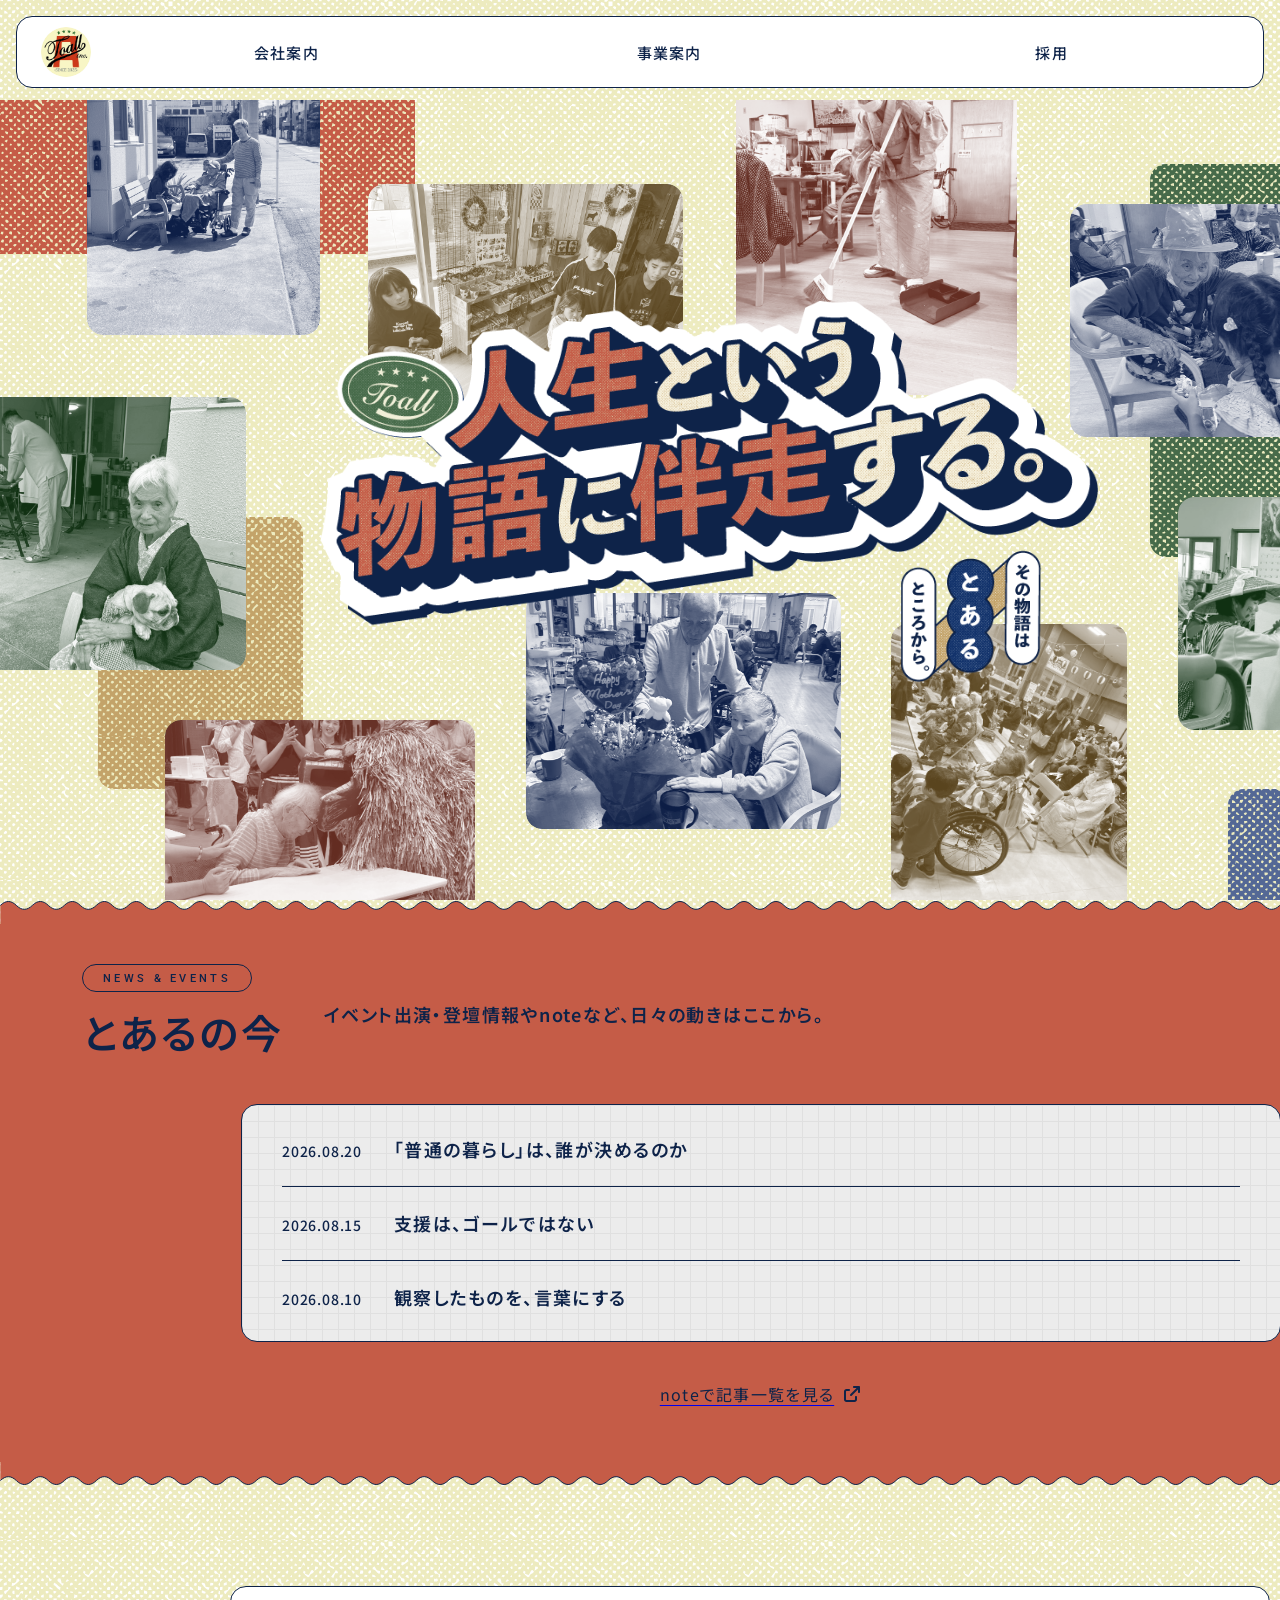
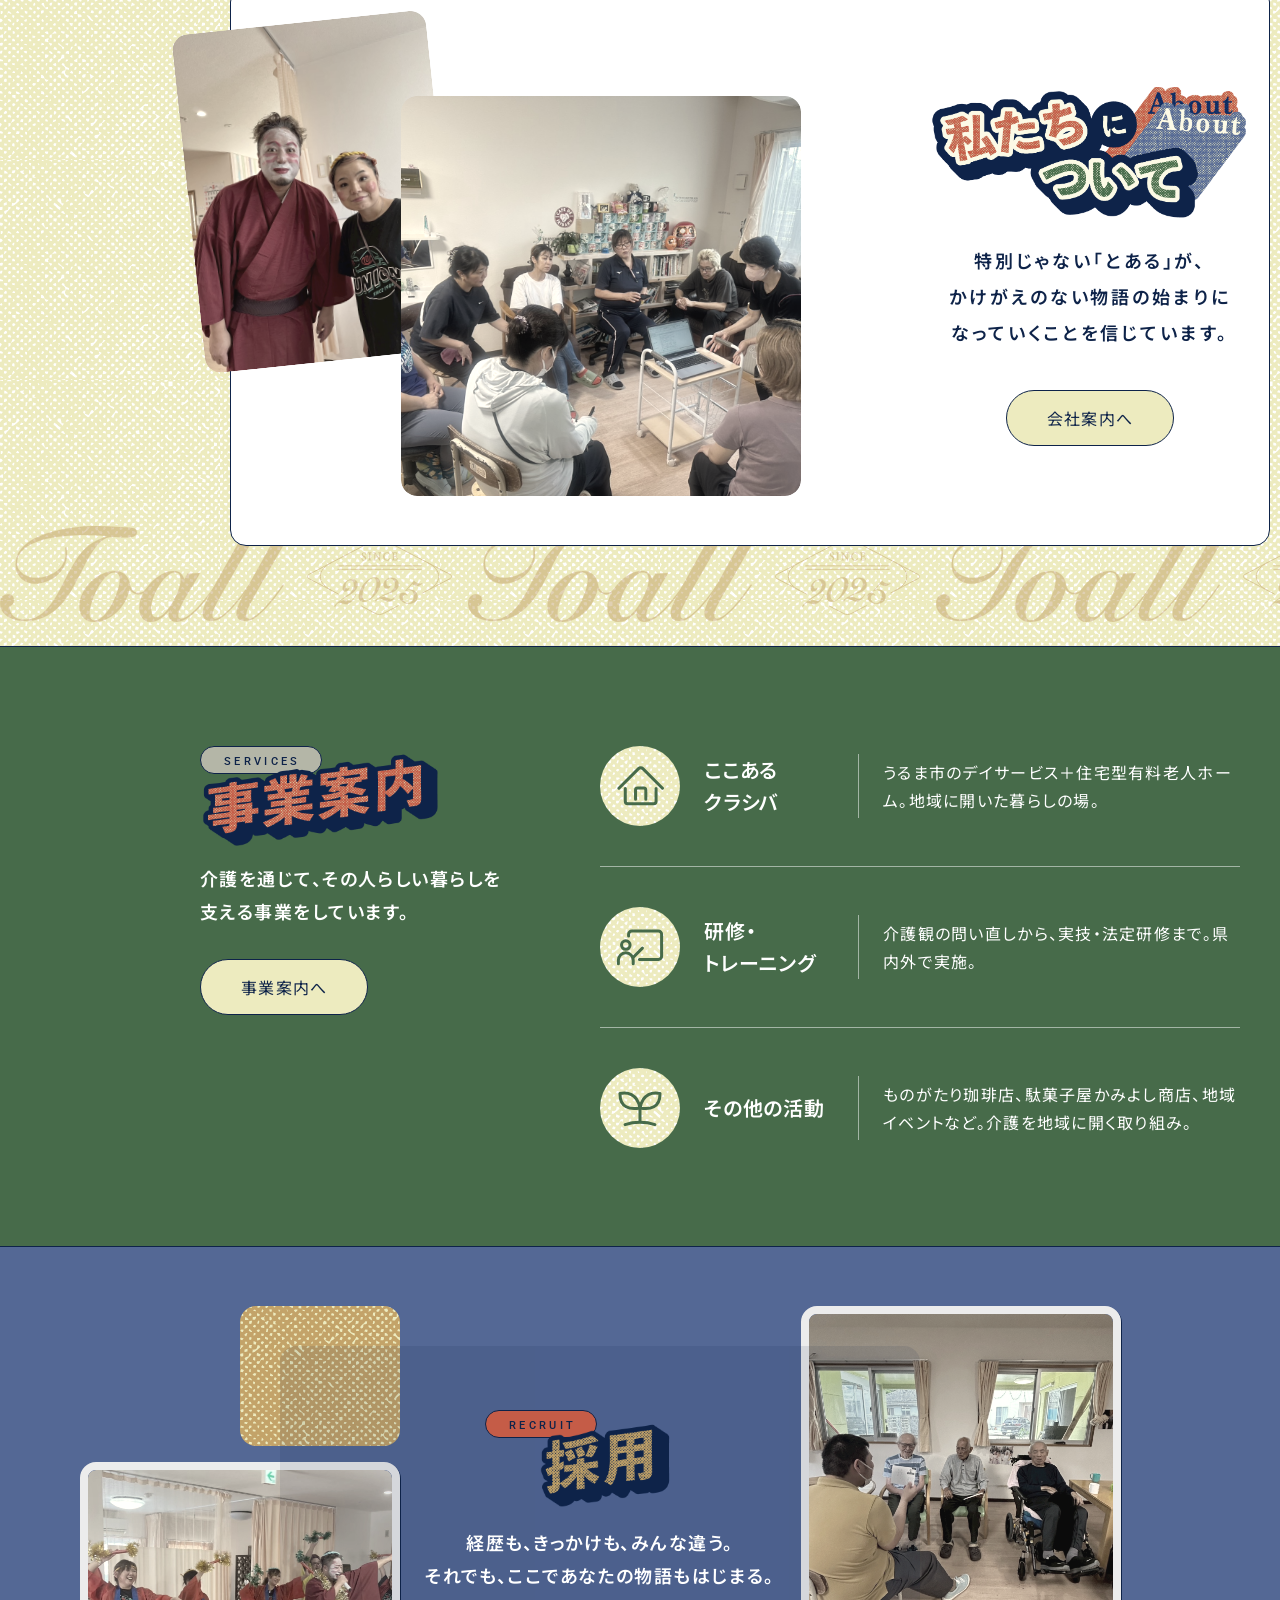
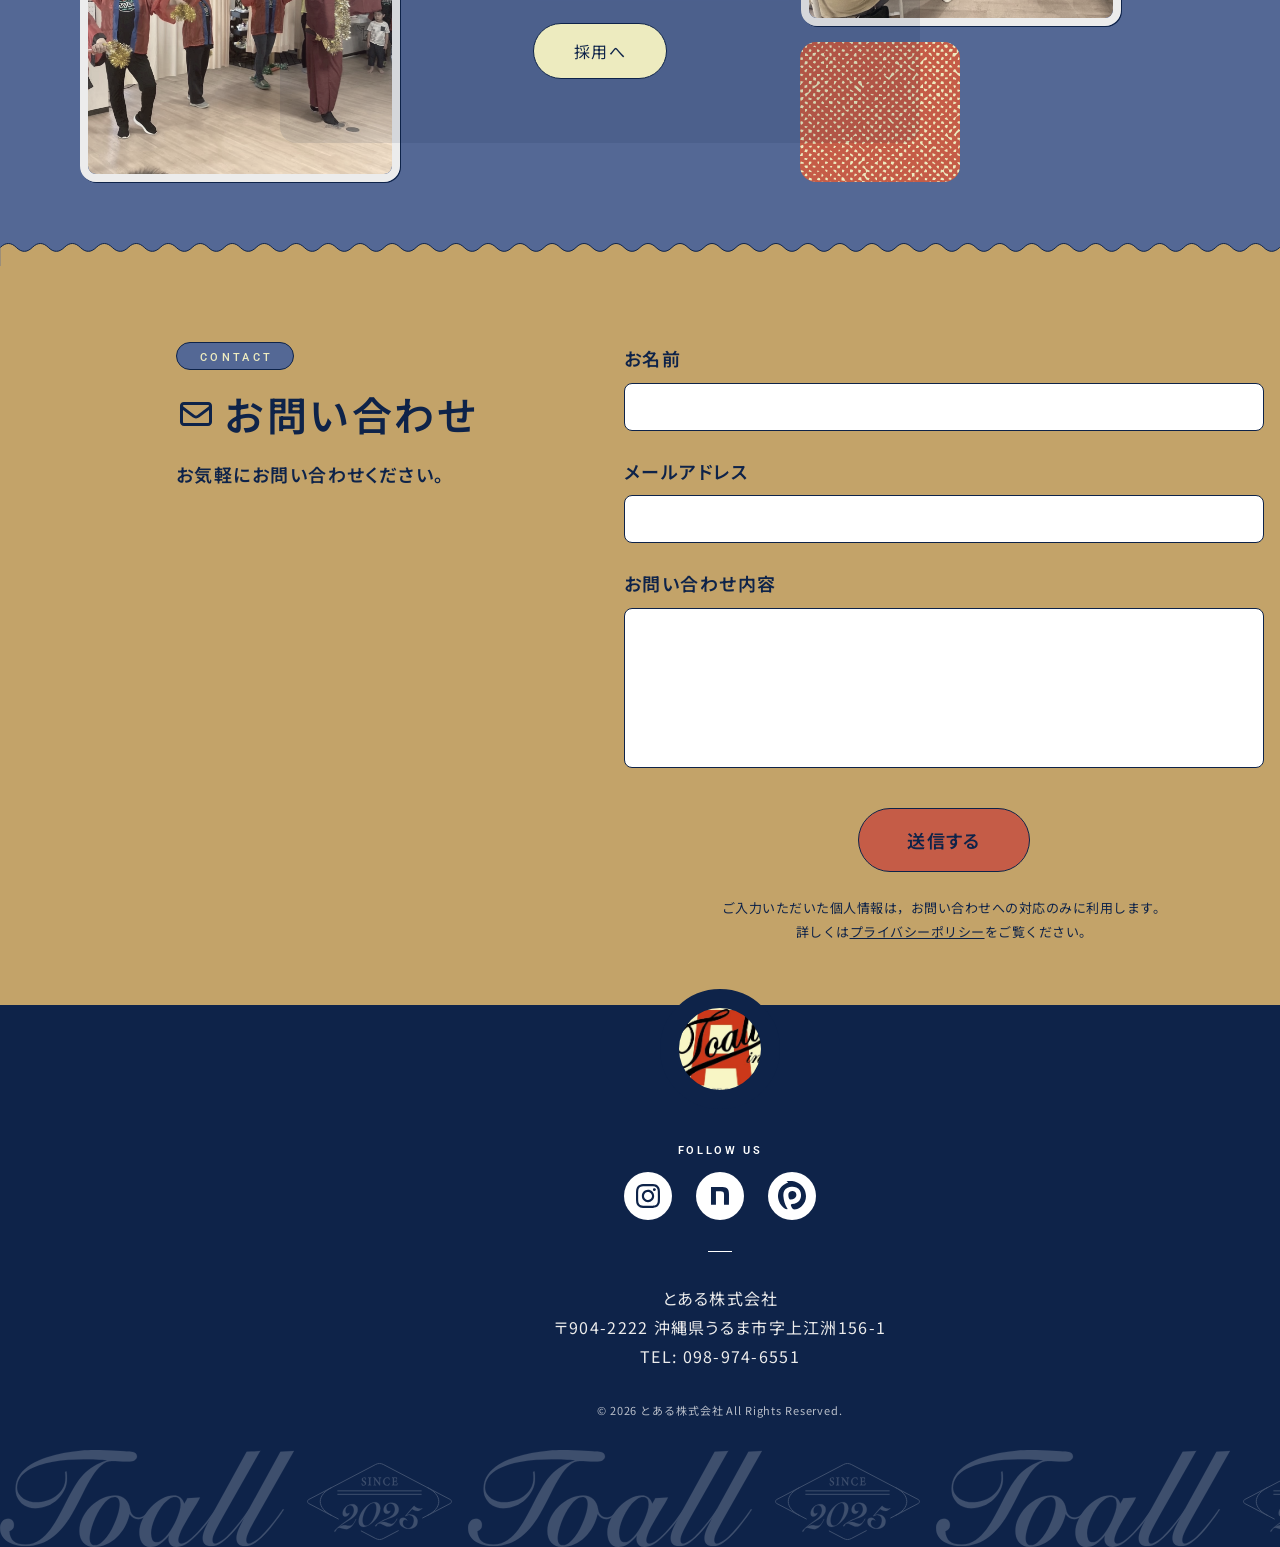
==== commit c3bfd590: "fix(site): 「研修・トレーニング」へ文言統一・FV見出し改行のPC専用化（service/about/index、バジェット11字コメント付き）" ====
--- a/index.html
+++ b/index.html
@@ -376,7 +376,7 @@
           </div>
           <!-- horizontal divider 1 -->
           <div style="height:1px; background-color:rgba(255,255,255,0.5); width:100%;"></div>
-          <!-- service item 2: 研修・講義・トレーニング -->
+          <!-- service item 2: 研修・トレーニング -->
           <div style="display:flex; gap:24px; align-items:center; position:relative; flex-shrink:0; width:100%;">
             <div style="position:relative; flex-shrink:0; width:80px; height:80px;">
               <div style="position:absolute; background-image:url('images/0e428730-22e1-40f2-a932-715a91df63ec.png'); background-size:220px 220px; background-position:top left; border-radius:40px; width:80px; height:80px; left:0; top:0;"></div>
@@ -387,7 +387,7 @@
               </div>
             </div>
             <div style="font-family:'Noto Sans JP',sans-serif; font-weight:600; font-size:20px; color:white; letter-spacing:0.8px; width:130px; font-feature-settings:'pkna' 1,'palt' 1;">
-              <h4 style="line-height:1.6;">研修・講義・<br>トレーニング</h4>
+              <h4 style="line-height:1.6;">研修・<br>トレーニング</h4>
             </div>
             <div style="height:64px; position:relative; flex-shrink:0; width:1px; border-left:1px solid rgba(255,255,255,0.5);"></div>
             <p style="flex:1 0 0; font-family:'Noto Sans JP',sans-serif; font-weight:400; font-size:16px; color:white; letter-spacing:1.28px; line-height:1.8; min-width:1px; font-feature-settings:'pkna' 1,'palt' 1;">介護観の問い直しから、実技・法定研修まで。県内外で実施。</p>
--- a/styles.css
+++ b/styles.css
@@ -412,10 +412,12 @@
   font-feature-settings: 'pkna' 1, 'palt' 1;
 }
 
+/* 左右のカードの高さを揃える（9/2 Saori指摘）。
+   flex-start だと中身の量でカードの丈が変わり、並びが不揃いに見える */
 body.page-service .card-list {
   display: flex;
   gap: 16px;
-  align-items: flex-start;
+  align-items: stretch;
   position: relative;
   border-radius: 16px;
   flex-shrink: 0;
@@ -1114,6 +1116,9 @@
 
   /* ===== グローバルSP ===== */
   body { min-width: unset; overflow-x: hidden; padding-top: 100px; }
+  /* PC専用の改行。PCの改行設計をSPに持ち込まず、SPは自然折り返しに任せる
+     （sp-title-brの逆向き。2026-09-03 Saori: FV見出しの「し、」孤立の解消で導入） */
+  .pc-title-br { display: none; }
   nav.site-nav, div.site-nav, nav#site-nav, #site-nav { display: none !important; }
   /* ===== site-footer SP（全ページ共通）===== */
   .site-footer { width: 100% !important; margin-left: 0 !important; padding-top: 80px !important; padding-left: 20px !important; padding-right: 20px !important; gap: 24px !important; align-items: center !important; }
@@ -1233,6 +1238,7 @@
     top: auto !important;
     width: 100% !important;
   }
+  /* 1行バジェット: 約11字@375px（30px＋余白）。改行はPC専用（.pc-title-br）でSPは自然折り */
   body.page-service .fv-headline { font-size: 30px !important; white-space: normal !important; }
   /* FVコラージュ: 固定サイズの2枚（縦横比1:1維持・ビューポート幅に依存しない） */
   body.page-service .fv-media {
@@ -1264,6 +1270,7 @@
   body.page-service .service--02 { margin-top: 0 !important; }
   body.page-service .service-sidebar { display: none !important; }
   body.page-service .sp-section-badge {
+    /* 1行バジェット: 11字@375px＝(375−40−6)÷(26+2)。超過は文言側で解く（2026-09-03） */
     display: block !important;
     position: relative; /* 絶対配置の帯背景divより上に描画する（非positionedだと背景に隠れる） */
     background-color: #edebbf;
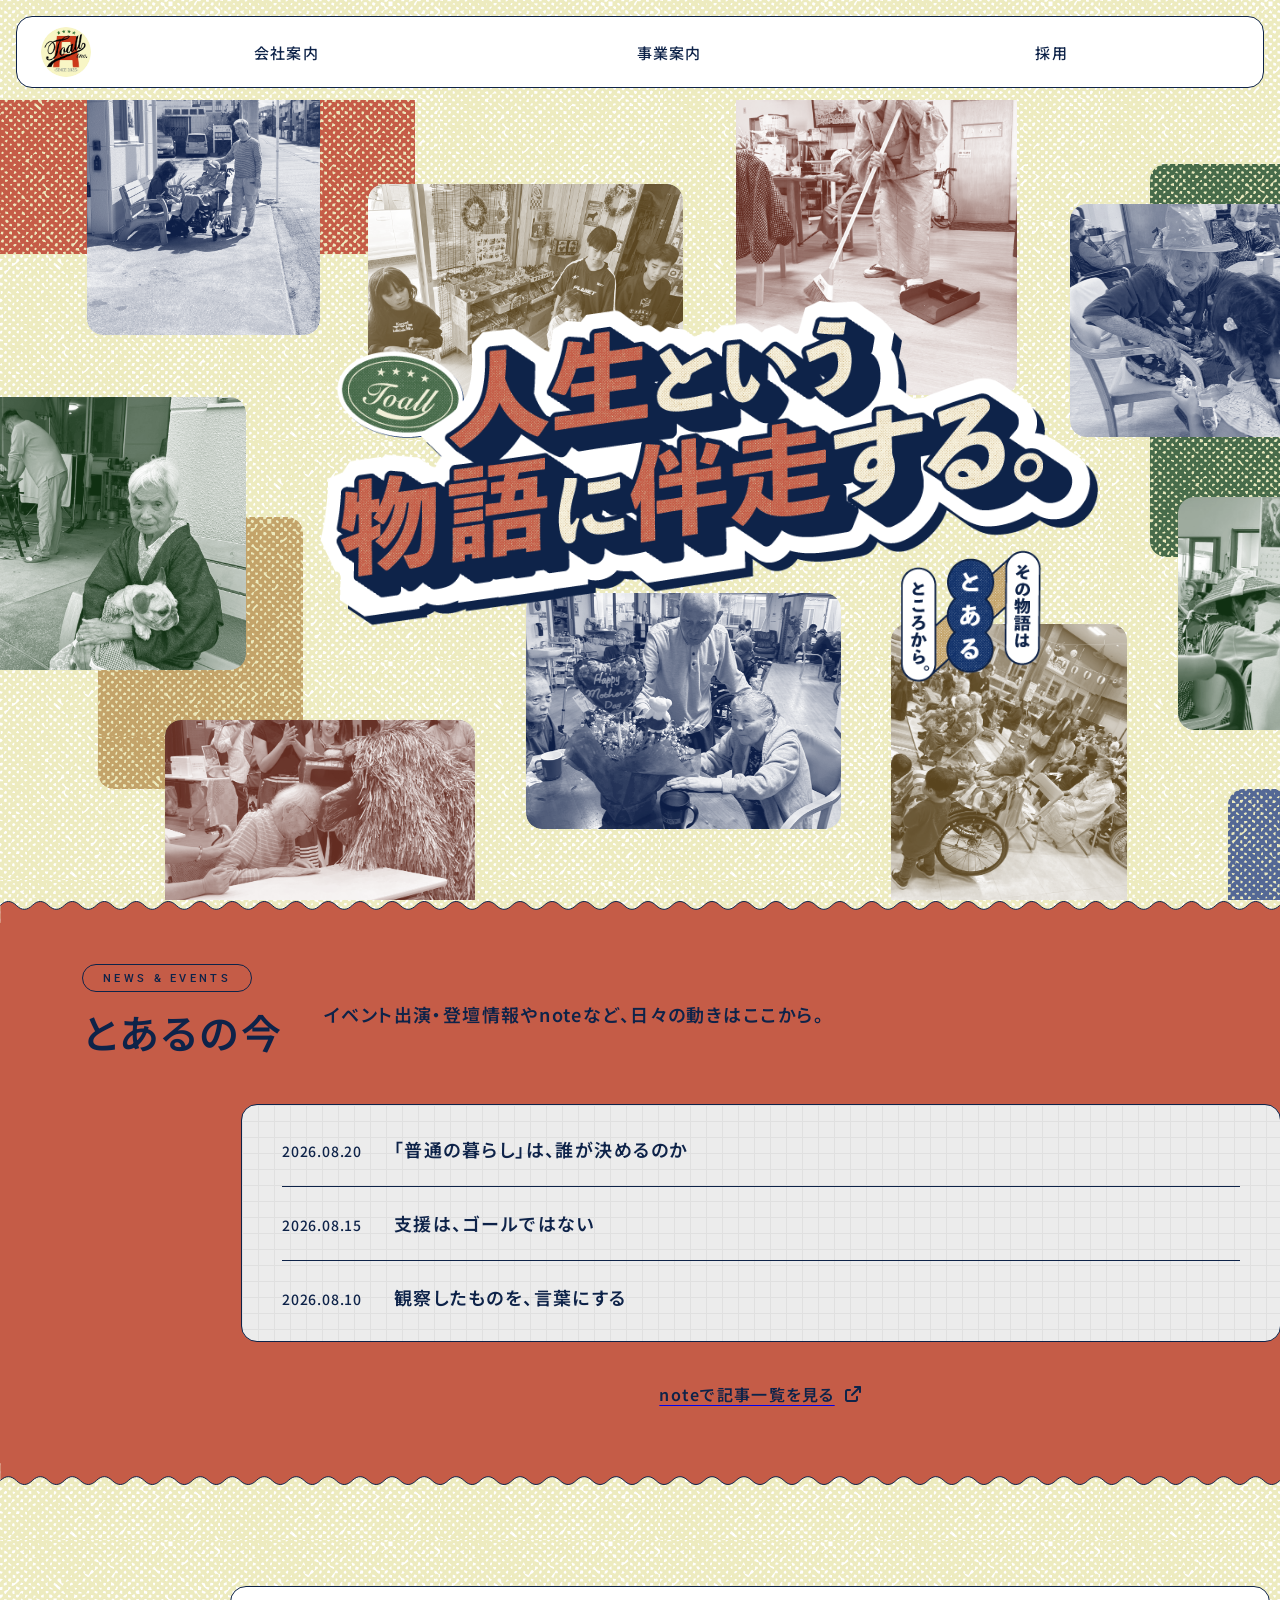
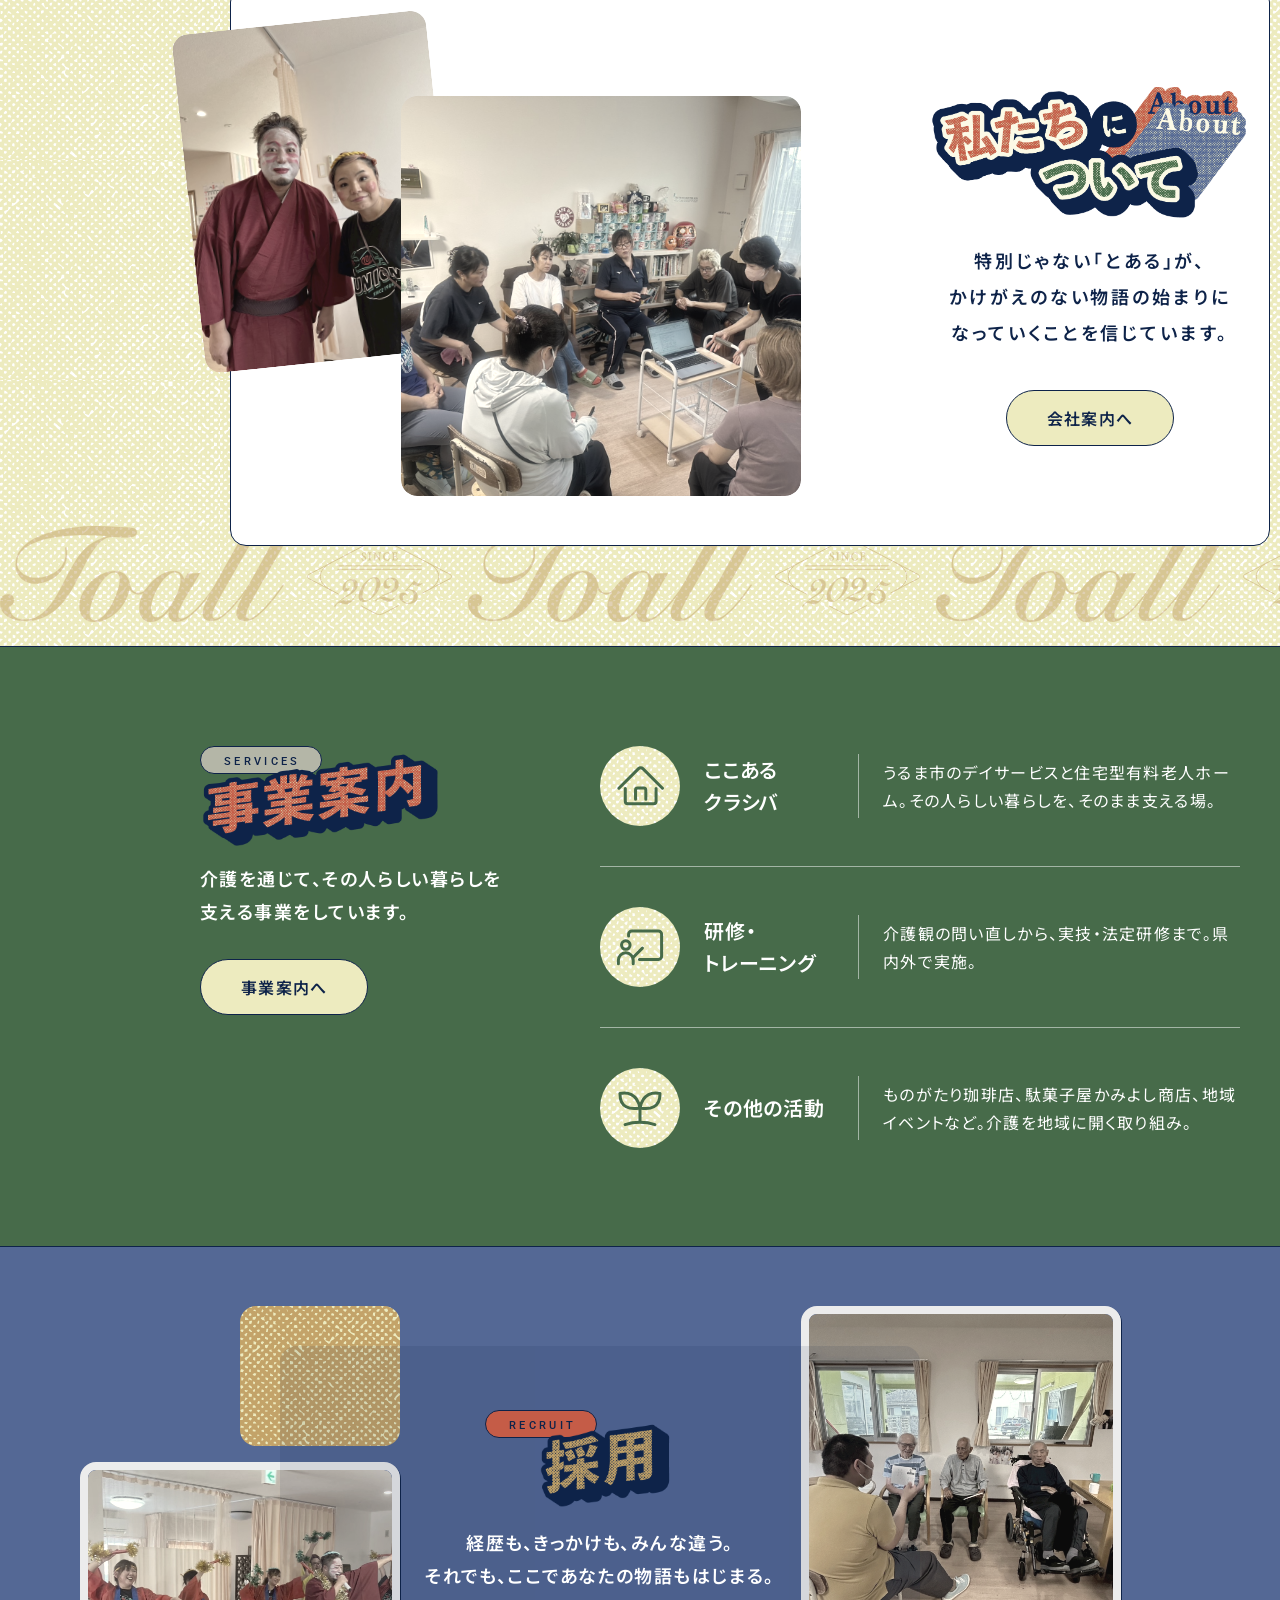
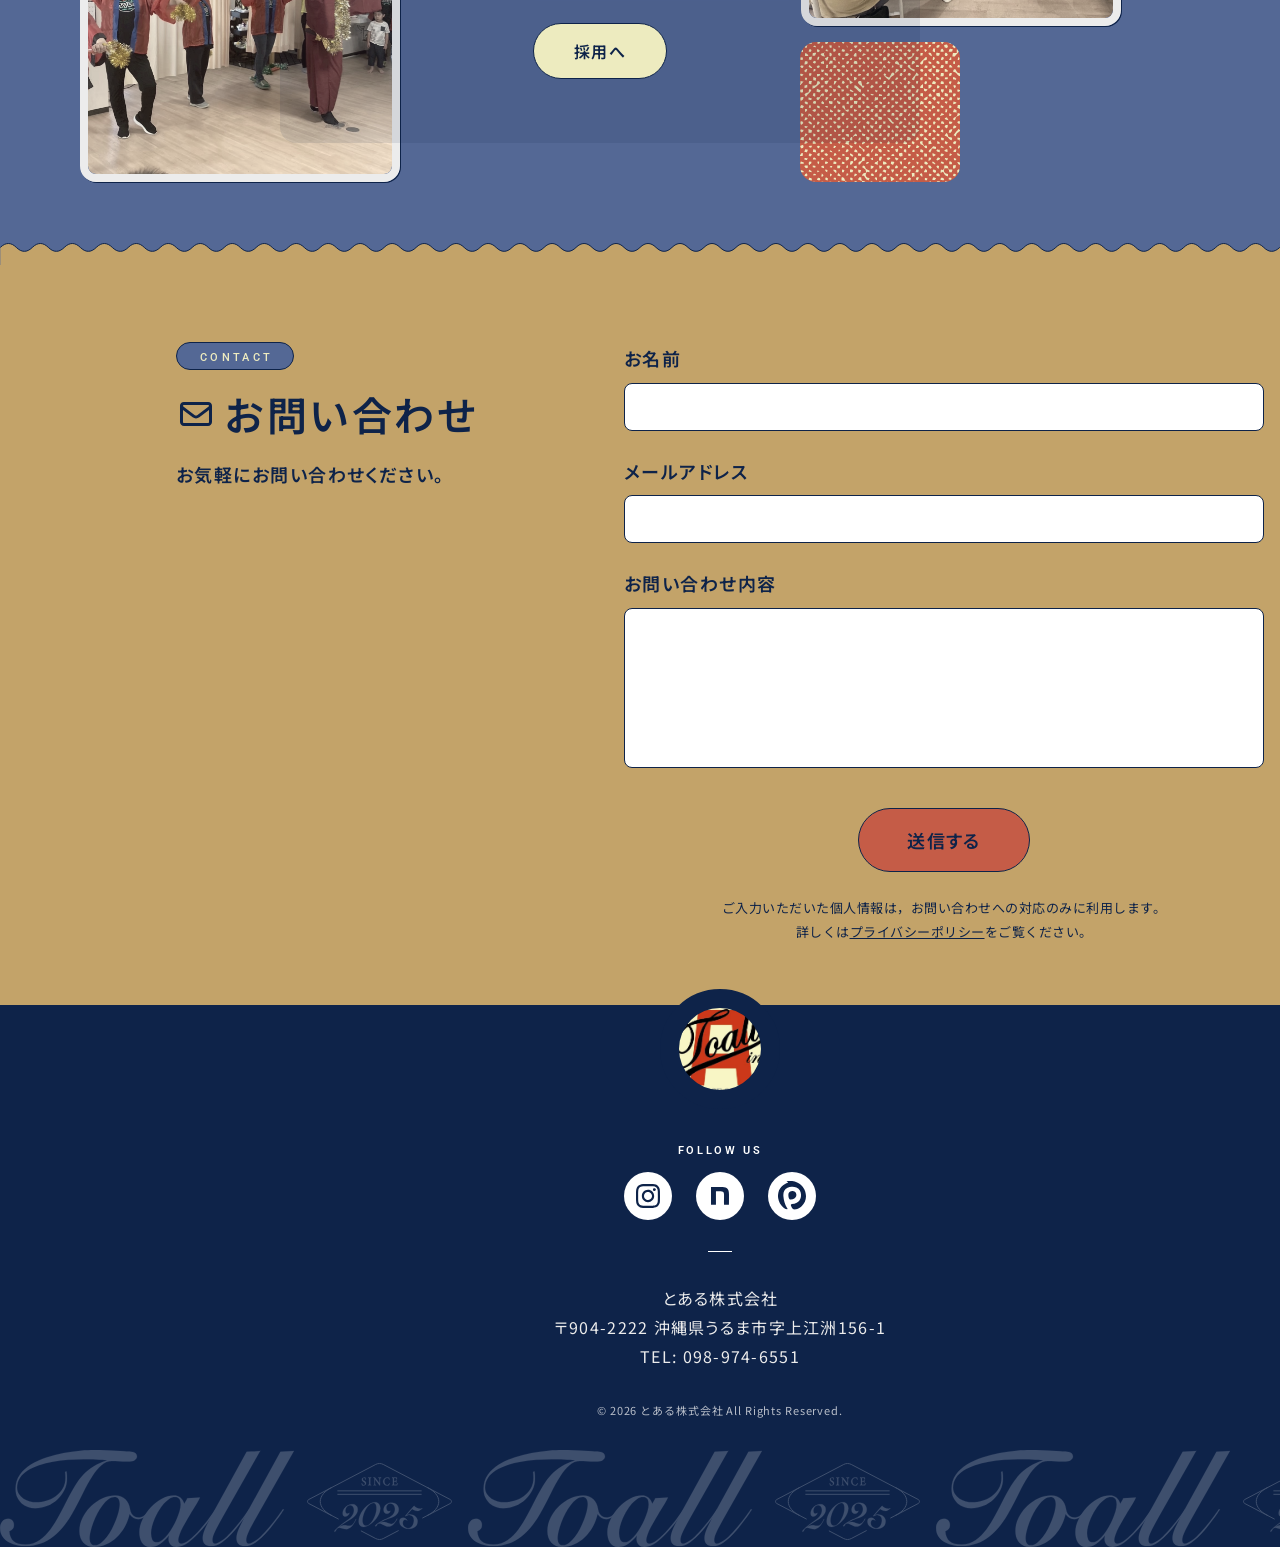
==== commit 2c7069e4: "docs(toaru): 公開前チェック一式——メタ情報実装・リンク修正・SP微調整 - meta description・OGP・twitter:card を4ページに実装（正本=pj062 wor" ====
--- a/index.html
+++ b/index.html
@@ -3,7 +3,15 @@
 <head>
   <meta charset="UTF-8">
   <meta name="viewport" content="width=device-width, initial-scale=1.0">
-  <title>TOPページ | とある株式会社</title>
+  <title>とある株式会社｜沖縄県うるま市の介護事業（ここある・クラシバ）</title>
+  <meta name="description" content="沖縄県うるま市の介護事業者「とある株式会社」。デイサービス「ここある」と住宅型有料老人ホーム「クラシバ」を運営。介護は手段、見ているのはその人の人生の物語です。">
+  <meta property="og:site_name" content="とある株式会社">
+  <meta property="og:type" content="website">
+  <meta property="og:title" content="とある株式会社｜沖縄県うるま市の介護事業（ここある・クラシバ）">
+  <meta property="og:description" content="沖縄県うるま市の介護事業者「とある株式会社」。デイサービス「ここある」と住宅型有料老人ホーム「クラシバ」を運営。介護は手段、見ているのはその人の人生の物語です。">
+  <meta property="og:url" content="https://toallinc.com/">
+  <meta property="og:image" content="https://toallinc.com/images/photo-top-fv-d1.jpg">
+  <meta name="twitter:card" content="summary_large_image">
   <link rel="preconnect" href="https://fonts.googleapis.com">
   <link href="https://fonts.googleapis.com/css2?family=Noto+Sans+JP:wght@400;500;600;700&family=Yesteryear&family=Roboto:wght@400;500;600;700&display=swap" rel="stylesheet">
   <link rel="icon" type="image/png" href="images/favicon-32.png">
@@ -161,8 +169,8 @@
             </div>
           </div>
         </div>
-        <!-- red fill（波と1px重ねて隙間の白線を消す。top:25→24 / bottom:25→24） -->
-        <div style="position:absolute; background-color:#c55c47; top:24px; bottom:24px; left:0; width:100%;"></div>
+        <!-- red fill（波と重ねて隙間の白線を消す。2026-09-03: ズーム80%で線が再発したため重ねを1→2pxへ） -->
+        <div style="position:absolute; background-color:#c55c47; top:23px; bottom:23px; left:0; width:100%;"></div>
         <!-- top wave -->
         <div style="position:absolute; height:24px; left:0; top:1px; width:100%;">
           <div style="position:absolute; inset:-2.08% 0 0 0;">
@@ -372,7 +380,7 @@
             <!-- vertical divider -->
             <div style="height:64px; position:relative; flex-shrink:0; width:1px; border-left:1px solid rgba(255,255,255,0.5);"></div>
             <!-- description -->
-            <p style="flex:1 0 0; font-family:'Noto Sans JP',sans-serif; font-weight:400; font-size:16px; color:white; letter-spacing:1.28px; line-height:1.8; min-width:1px; font-feature-settings:'pkna' 1,'palt' 1;">うるま市のデイサービス＋住宅型有料老人ホーム。地域に開いた暮らしの場。</p>
+            <p style="flex:1 0 0; font-family:'Noto Sans JP',sans-serif; font-weight:400; font-size:16px; color:white; letter-spacing:1.28px; line-height:1.8; min-width:1px; font-feature-settings:'pkna' 1,'palt' 1;">うるま市のデイサービスと住宅型有料老人ホーム。その人らしい暮らしを、そのまま支える場。</p>
           </div>
           <!-- horizontal divider 1 -->
           <div style="height:1px; background-color:rgba(255,255,255,0.5); width:100%;"></div>
@@ -466,8 +474,8 @@
       <div style="position:absolute; top:0; bottom:0; left:min(0px, calc(50% - 50vw)); right:min(0px, calc(50% - 50vw)); background-color:#546895;"></div>
       <!-- bg layer（フルブリード） -->
       <div style="position:absolute; top:0; bottom:0; left:min(0px, calc(50% - 50vw)); right:min(0px, calc(50% - 50vw));">
-        <!-- brown fill（波と1px重ねて隙間の白線を消す。top:25→24） -->
-        <div style="position:absolute; background-color:#c3a369; top:24px; bottom:0; left:0; width:100%;"></div>
+        <!-- brown fill（波と重ねて隙間の白線を消す。2026-09-03: ズーム80%対策で重ねを2pxへ） -->
+        <div style="position:absolute; background-color:#c3a369; top:23px; bottom:0; left:0; width:100%;"></div>
         <!-- top wave -->
         <div style="position:absolute; height:24px; left:0; top:1px; width:100%;">
           <div style="position:absolute; inset:-2.08% 0 0 0;">
--- a/styles.css
+++ b/styles.css
@@ -160,7 +160,7 @@
 }
 .btn-s span {
   font-family: 'Noto Sans JP', sans-serif;
-  font-weight: 400;
+  font-weight: 600; /* ボタンは太字に統一（btn-mと揃える・2026-09-03 Saori） */
   font-size: 16px;
   color: #0e2349;
   letter-spacing: 1.28px;
@@ -623,7 +623,8 @@
 body.page-about .header-bg-rect {
   position: absolute;
   background-color: #c55c47;
-  inset: 0 0 24px 0;
+  /* 波と1px重ねる（ズーム80%等の端数丸めで境目に線が出るのを防ぐ・2026-09-03） */
+  inset: 0 0 23px 0;
 }
 body.page-about .header-title {
   position: absolute;
@@ -1018,25 +1019,25 @@
   font-size: 24px;
   color: #c55c47;
   text-align: center;
-  /* Stepは紺の縁で立体的に（2026-09-01 Saori） */
+  /* Stepも白縁に統一（2026-09-03 Saori。他の飾り英字と同じ白枠） */
   text-shadow:
-     2.0px 0.0px 0 #0e2349,
-     1.8px 0.8px 0 #0e2349,
-     1.4px 1.4px 0 #0e2349,
-     0.8px 1.8px 0 #0e2349,
-     0.0px 2.0px 0 #0e2349,
-     -0.8px 1.8px 0 #0e2349,
-     -1.4px 1.4px 0 #0e2349,
-     -1.8px 0.8px 0 #0e2349,
-     -2.0px 0.0px 0 #0e2349,
-     -1.8px -0.8px 0 #0e2349,
-     -1.4px -1.4px 0 #0e2349,
-     -0.8px -1.8px 0 #0e2349,
-     -0.0px -2.0px 0 #0e2349,
-     0.8px -1.8px 0 #0e2349,
-     1.4px -1.4px 0 #0e2349,
-     1.8px -0.8px 0 #0e2349,
-     3px 3px 0 rgba(14,35,73,0.3);
+     2.0px 0.0px 0 #fff,
+     1.8px 0.8px 0 #fff,
+     1.4px 1.4px 0 #fff,
+     0.8px 1.8px 0 #fff,
+     0.0px 2.0px 0 #fff,
+     -0.8px 1.8px 0 #fff,
+     -1.4px 1.4px 0 #fff,
+     -1.8px 0.8px 0 #fff,
+     -2.0px 0.0px 0 #fff,
+     -1.8px -0.8px 0 #fff,
+     -1.4px -1.4px 0 #fff,
+     -0.8px -1.8px 0 #fff,
+     -0.0px -2.0px 0 #fff,
+     0.8px -1.8px 0 #fff,
+     1.4px -1.4px 0 #fff,
+     1.8px -0.8px 0 #fff,
+     3px 3px 0 rgba(14,35,73,0.35);
   letter-spacing: 0.96px;
   white-space: nowrap;
   font-feature-settings: "pkna" 1, "palt" 1;
@@ -1111,6 +1112,29 @@
 
 /* ===== SP（max-width: 768px）===== */
 @media (max-width: 768px) {
+  /* ===== SPセクションバッジ 共通定義（2026-09-03・壁打ち確定）=====
+     左端16px・直下16pxの距離はバッジ自身が所有する（ページごとの下要素padding頼みをやめる）。
+     見た目はrecruit準拠に統一（radius 8・box-shadow 3px）。左端はコンテナのpaddingと
+     合算で16になるよう各ページ側でmargin-leftを持つ（recruit=コンテナ16→0／service=コンテナ0→16） */
+  .sp-section-badge {
+    background-color: #edebbf;
+    border: 3px solid #0e2349;
+    border-radius: 8px;
+    box-shadow: 3px 3px 0px #0e2349;
+    padding: 8px 20px;
+    font-family: 'Noto Sans JP', sans-serif;
+    font-weight: 700;
+    font-size: 26px;
+    color: #0e2349;
+    letter-spacing: 2px;
+    width: fit-content;
+    align-self: flex-start;
+    flex-shrink: 0;
+    margin: 0 0 16px 0;
+  }
+  /* aboutのバッジは縦書きh2のSP変換（インラインstyle＋構造セレクタが視覚を所有）。
+     クラスは参加のみで、直下距離は既存の親子padding構造が持つため上書きしない（2026-09-03） */
+  body.page-about .sp-section-badge { margin: 0; }
   /* 見出しサイズSPの正本はこのメディアクエリ末尾の「SP文字サイズの段」ブロック。
      ここには置かない（2026-09-01に段の設計へ統合） */
 
@@ -1270,25 +1294,14 @@
   body.page-service .service--02 { margin-top: 0 !important; }
   body.page-service .service-sidebar { display: none !important; }
   body.page-service .sp-section-badge {
-    /* 1行バジェット: 11字@375px＝(375−40−6)÷(26+2)。超過は文言側で解く（2026-09-03） */
+    /* 1行バジェット: 11字@375px＝(375−40−6)÷(26+2)。超過は文言側で解く（2026-09-03）
+       視覚定義は上の共通 .sp-section-badge へ統合（2026-09-03）。ここは位置指定のみ */
     display: block !important;
     position: relative; /* 絶対配置の帯背景divより上に描画する（非positionedだと背景に隠れる） */
-    background-color: #edebbf;
-    border: 3px solid #0e2349;
-    box-shadow: 3px 3px 0px #0e2349;
-    border-radius: 12px;
-    padding: 8px 20px;
-    margin: 20px auto 0;
-    font-family: 'Noto Sans JP', sans-serif;
-    font-weight: 600;
-    font-size: 26px;
-    color: #0e2349;
-    letter-spacing: 2px;
     /* 2026-09-01 Saori: 事業案内SPはH2含めて全部左揃えに統一 */
     text-align: left;
-    width: fit-content;
-    align-self: flex-start;
-    margin: 20px 0 0;
+    /* コンテナpadding=0のため左端16pxはバッジ自身が持つ */
+    margin: 20px 0 16px 16px;
   }
   body.page-service .sp-title-br { display: block !important; }
   body.page-service .section-content {
@@ -1319,14 +1332,14 @@
     min-height: unset !important;
   }
   /* 写真カード: 絶対配置imgのみ内包するためheight:autoだと高さ0に潰れる。縦横比固定で幅に追従させる（2026-09-01: 素材が縦長化→正方形を試作したが、Saori判断で元の横長比率に確定・object-positionのみ再調整） */
-  body.page-service .photo-card { height: auto !important; aspect-ratio: 5 / 3; }
+  body.page-service .photo-card { height: auto !important; aspect-ratio: 3 / 2; }
   /* SPでは写真2・3を段落ごとの .sp-inline-photo 側で表示する（1枚目だけ説明文直後に残す） */
   body.page-service .photo-card-2, body.page-service .photo-card-3 { display: none !important; }
   .sp-inline-photo {
     display: block !important;
     position: relative;
     width: 100%;
-    aspect-ratio: 5 / 3;
+    aspect-ratio: 3 / 2;
     border-radius: 16px;
     overflow: hidden;
     background-color: white;
@@ -1458,7 +1471,7 @@
   body.page-about .concept-section [style*="rotate(90deg)"] { display: none !important; }
   body.page-about .concept-section > div[style*="left:0; top:100px; width:240px"] {
     display: flex !important; position: relative !important; left: auto !important; top: auto !important;
-    width: 100% !important; height: auto !important; padding: 20px 20px 0 !important;
+    width: 100% !important; height: auto !important; padding: 20px 20px 0 16px !important; /* 左端16px統一（2026-09-03） */
     justify-content: flex-start !important; align-items: flex-start !important;
   }
   body.page-about .concept-section > div[style*="left:0; top:100px; width:240px"] > div:first-child { display: none !important; }
@@ -1493,7 +1506,7 @@
   body.page-about .company-bg-outer { inset: 0 !important; }
   body.page-about .company-section > div[style*="left:0; top:64px; width:240px"] {
     display: flex !important; position: relative !important; left: auto !important; top: auto !important;
-    width: 100% !important; height: auto !important; padding: 20px 20px 0 !important;
+    width: 100% !important; height: auto !important; padding: 20px 20px 0 16px !important; /* 左端16px統一（2026-09-03） */
     justify-content: flex-start !important; align-items: flex-start !important;
   }
   body.page-about .company-section > div[style*="left:0; top:64px; width:240px"] > div:first-child { display: none !important; }
@@ -1546,7 +1559,7 @@
   body.page-about .location-section [style*="rotate(90deg)"] { display: none !important; }
   body.page-about .location-section > div[style*="left:80px; top:100px; width:200px"] {
     display: flex !important; position: relative !important; left: auto !important; top: auto !important;
-    width: 100% !important; height: auto !important; padding: 20px 20px 0 !important;
+    width: 100% !important; height: auto !important; padding: 20px 20px 0 16px !important; /* 左端16px統一（2026-09-03） */
     justify-content: flex-start !important; align-items: flex-start !important;
   }
   body.page-about .location-section > div[style*="left:80px; top:100px; width:200px"] > div:first-child { display: none !important; }
@@ -1591,25 +1604,17 @@
     width: 100% !important; transform: none !important; padding: 32px 20px 0 !important; gap: 24px !important;
   }
   body.page-recruit #fv > div[style*="left:640px"] div[style*="font-size:40px"] { font-size: 30px !important; }
+  /* SPはFV本文のパラグラフ内改行（p分割）を解除して自然折返しにする（2026-09-03 Saori）。見出し40pxは対象外 */
+  body.page-recruit #fv > div[style*="left:640px"] div[style*="font-size:20px"] p,
+  body.page-recruit #fv > div[style*="left:640px"] div[style*="font-size:18px"] p { display: inline; }
   body.page-recruit #fv > div[style*="left:640px"] div[style*="font-size:20px"] { font-size: 15px !important; line-height: 1.8 !important; }
   body.page-recruit #fv > div[style*="left:640px"] div[style*="font-size:18px"] { font-size: 15px !important; }
   body.page-recruit .sp-section-badge {
+    /* 視覚定義は共通 .sp-section-badge へ統合（2026-09-03）。ここは表示切替と配置のみ。
+       コンテナが padding 16px を持つため左マージンは0（合算で左端16px） */
     display: flex;
     align-items: center;
     justify-content: center;
-    background-color: #edebbf;
-    border: 3px solid #0e2349;
-    border-radius: 8px;
-    padding: 8px 20px;
-    font-family: 'Noto Sans JP', sans-serif;
-    font-weight: 700;
-    font-size: 26px;
-    color: #0e2349;
-    letter-spacing: 2px;
-    align-self: flex-start;
-    flex-shrink: 0;
-    margin-bottom: 8px;
-    filter: drop-shadow(3px 3px 0px #0e2349);
   }
   body.page-recruit #culture { flex-direction: column !important; padding: 40px 16px 60px !important; gap: 0; }
   body.page-recruit .cat-sidebar { display: none !important; }
@@ -1623,7 +1628,7 @@
   body.page-recruit .quote-card-wrap { flex: none !important; width: 100% !important; min-width: 0; align-self: auto !important; }
   body.page-recruit .quote-card { flex: none !important; min-height: 60px !important; }
   body.page-recruit #culture div[style*="display:flex; gap:16px; align-items:flex-start; width:100%"] { flex-direction: column !important; gap: 16px !important; }
-  body.page-recruit #culture div[style*="min-height:526px"] { display: none !important; }
+  body.page-recruit #culture div[style*="min-height:465px"] { display: none !important; }
   body.page-recruit #culture div[style*="grid-template-columns:repeat(3"] { grid-template-columns: 1fr !important; gap: 24px !important; }
   body.page-recruit #culture div[style*="grid-column:2"] { grid-column: 1 !important; }
   body.page-recruit #culture div[style*="background-color:#c3a369"] { padding: 24px 16px !important; }
@@ -1657,13 +1662,15 @@
     width: 100% !important;
   }
   body.page-recruit #staff-voice { flex-direction: column !important; padding: 40px 16px 60px !important; }
-  body.page-recruit #staff-voice div[style*="display:flex; gap:16px; align-items:flex-start; width:100%"] { flex-direction: column !important; gap: 16px !important; }
+  body.page-recruit #staff-voice div[style*="display:flex; gap:16px; align-items:stretch; width:100%"] { flex-direction: column !important; gap: 16px !important; }
   body.page-recruit .staff-card { flex: none !important; width: 100% !important; min-width: 0; }
   /* 横長カードはSPでは縦積みに戻す（写真行→本文の順）。左の仕切り線も横罫に置き換える */
   body.page-recruit .staff-card-wide { flex-direction: column !important; gap: 16px !important; padding: 16px 24px !important; }
   /* PCで指定した改行位置はSPの狭い幅だと中途半端に切れるので、SPでは無効化して
      自然な折り返しに任せる（2026-09-01） */
   body.page-recruit .staff-card-wide-body br { display: none; }
+  /* Staff Voice 2枚のPC用改行指定はSPでは解除し自然折返しに任せる（2026-09-03） */
+  body.page-recruit .staff-card p br { display: none; }
   body.page-recruit .staff-card-wide-media { width: 100% !important; }
   body.page-recruit .staff-card-wide-media-portrait { width: 100% !important; }
   body.page-recruit .staff-card-wide-body { border-left: none !important; border-top: 1px solid #0e2349 !important; padding-left: 0 !important; padding-top: 16px !important; }
@@ -1803,6 +1810,8 @@
   body.page-index section#about > div:last-child > div:last-child div[style*="text-align:center"],
   body.page-index section#about > div:last-child > div:last-child div[style*="text-align: center"] { text-align: left !important; width: 100% !important; }
   body.page-index section#about a.btn-s { align-self: center !important; }
+  /* 締めコピーのSP行間: line-height:2 は広すぎるため本文標準の1.8へ（2026-09-03 Saori） */
+  body.page-index section#about p[style*="line-height:2"] { line-height: 1.8 !important; }
   body.page-index section#about > div:last-child { background-color: white !important; border: 1px solid #0e2349 !important; border-radius: 16px !important; display: flex !important; flex-direction: column !important; gap: 0 !important; overflow: hidden !important; }
   body.page-index section#services { width: 100% !important; border-radius: 24px 24px 0 0 !important; }
   body.page-index section#services > div:last-child { flex-direction: column !important; padding: 60px 16px 40px !important; gap: 40px !important; }
@@ -1818,9 +1827,11 @@
   body.page-index section#services div[style*="height:64px"][style*="border-left"] { display: none !important; }
   body.page-index section#services p[style*="flex:1 0 0"] { flex: 0 0 100% !important; white-space: normal !important; font-size: 15px !important; }
   body.page-index section#services div[style*="width:130px"] { width: auto !important; }
-  /* カード名はSPでは1行（PCは幅130pxで2行に折るデザインのまま）2026-08-30 Saori指摘 */
-  body.page-index section#services h3 br { display: none !important; }
-  body.page-index section#services h3 .sp-dot { display: inline !important; }
+  /* カード名はSPでは1行（PCは幅130pxで2行に折るデザインのまま）2026-08-30 Saori指摘
+     2026-09-03: 見出し階層変更(h3→h4)でセレクタ外れしていたのを追従。ラベルはアイコンと天地中央に */
+  body.page-index section#services h4 br { display: none !important; }
+  body.page-index section#services h4 .sp-dot { display: inline !important; }
+  body.page-index section#services div[style*="gap:24px; align-items:center; position:relative; flex-shrink:0; width:100%"] > div:nth-child(2) { align-self: center !important; }
   /* SPでもPCと同じ青背景を出す（bg wrapを消すと地模様が透けて黄色く見えるため、セクション自体に青を付与） */
   body.page-index section#recruit-top { height: auto !important; width: 100% !important; background-color: #546895 !important; border-top: 1px solid #0e2349 !important; }
   body.page-index section#recruit-top > div:first-of-type { position: relative !important; inset: unset !important; width: 100% !important; height: auto !important; display: none !important; }
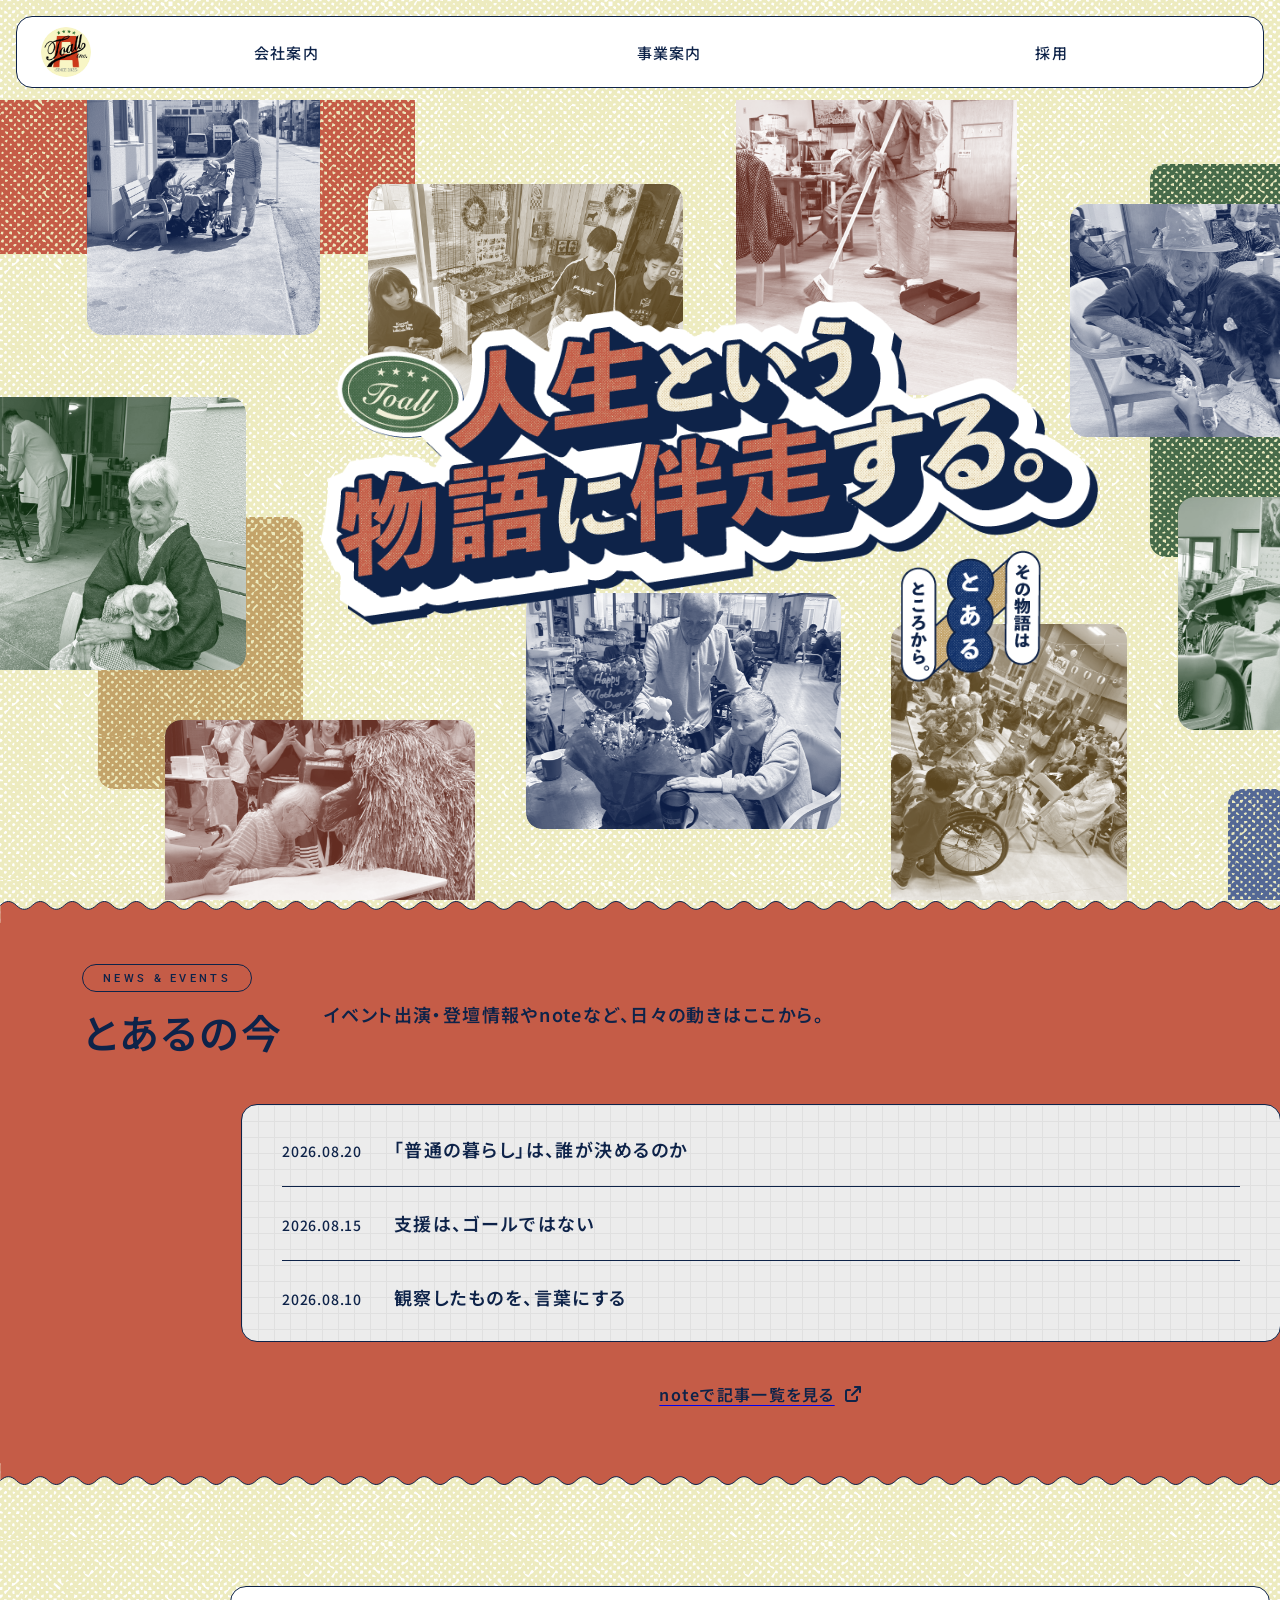
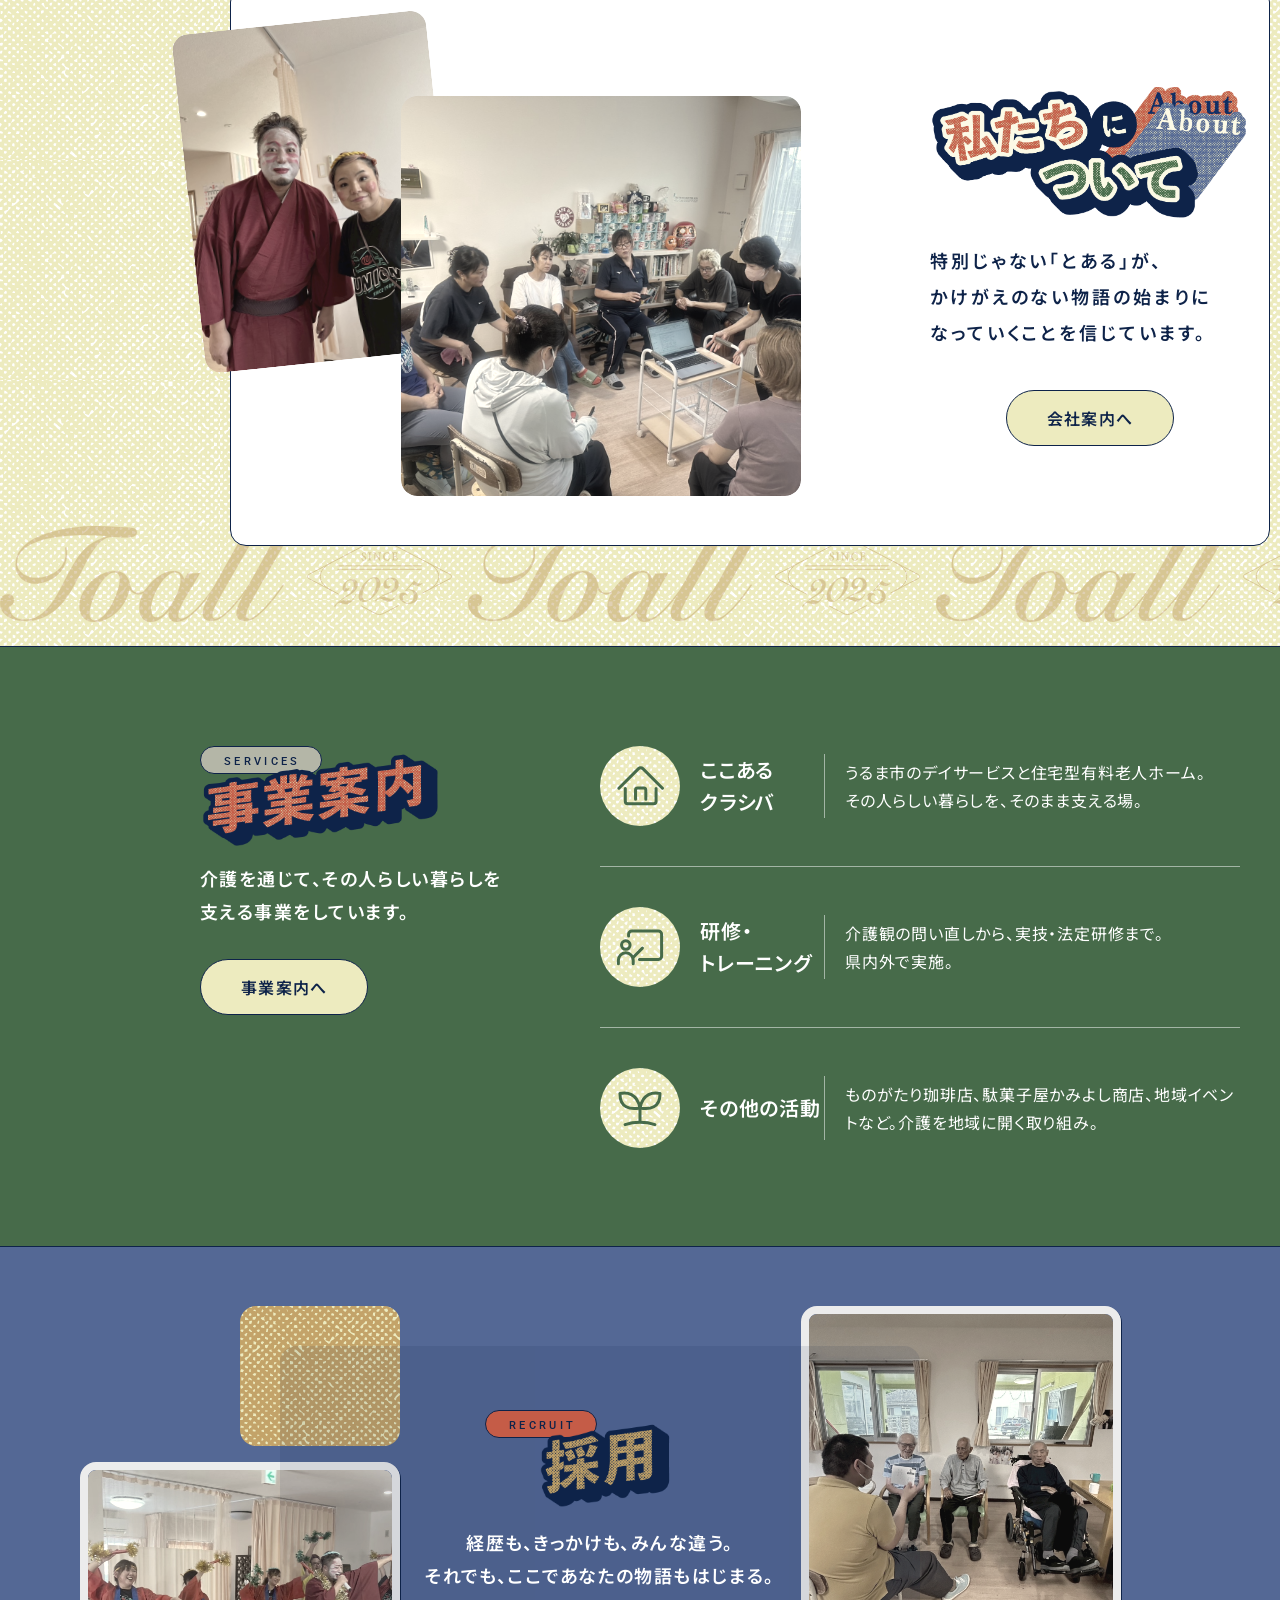
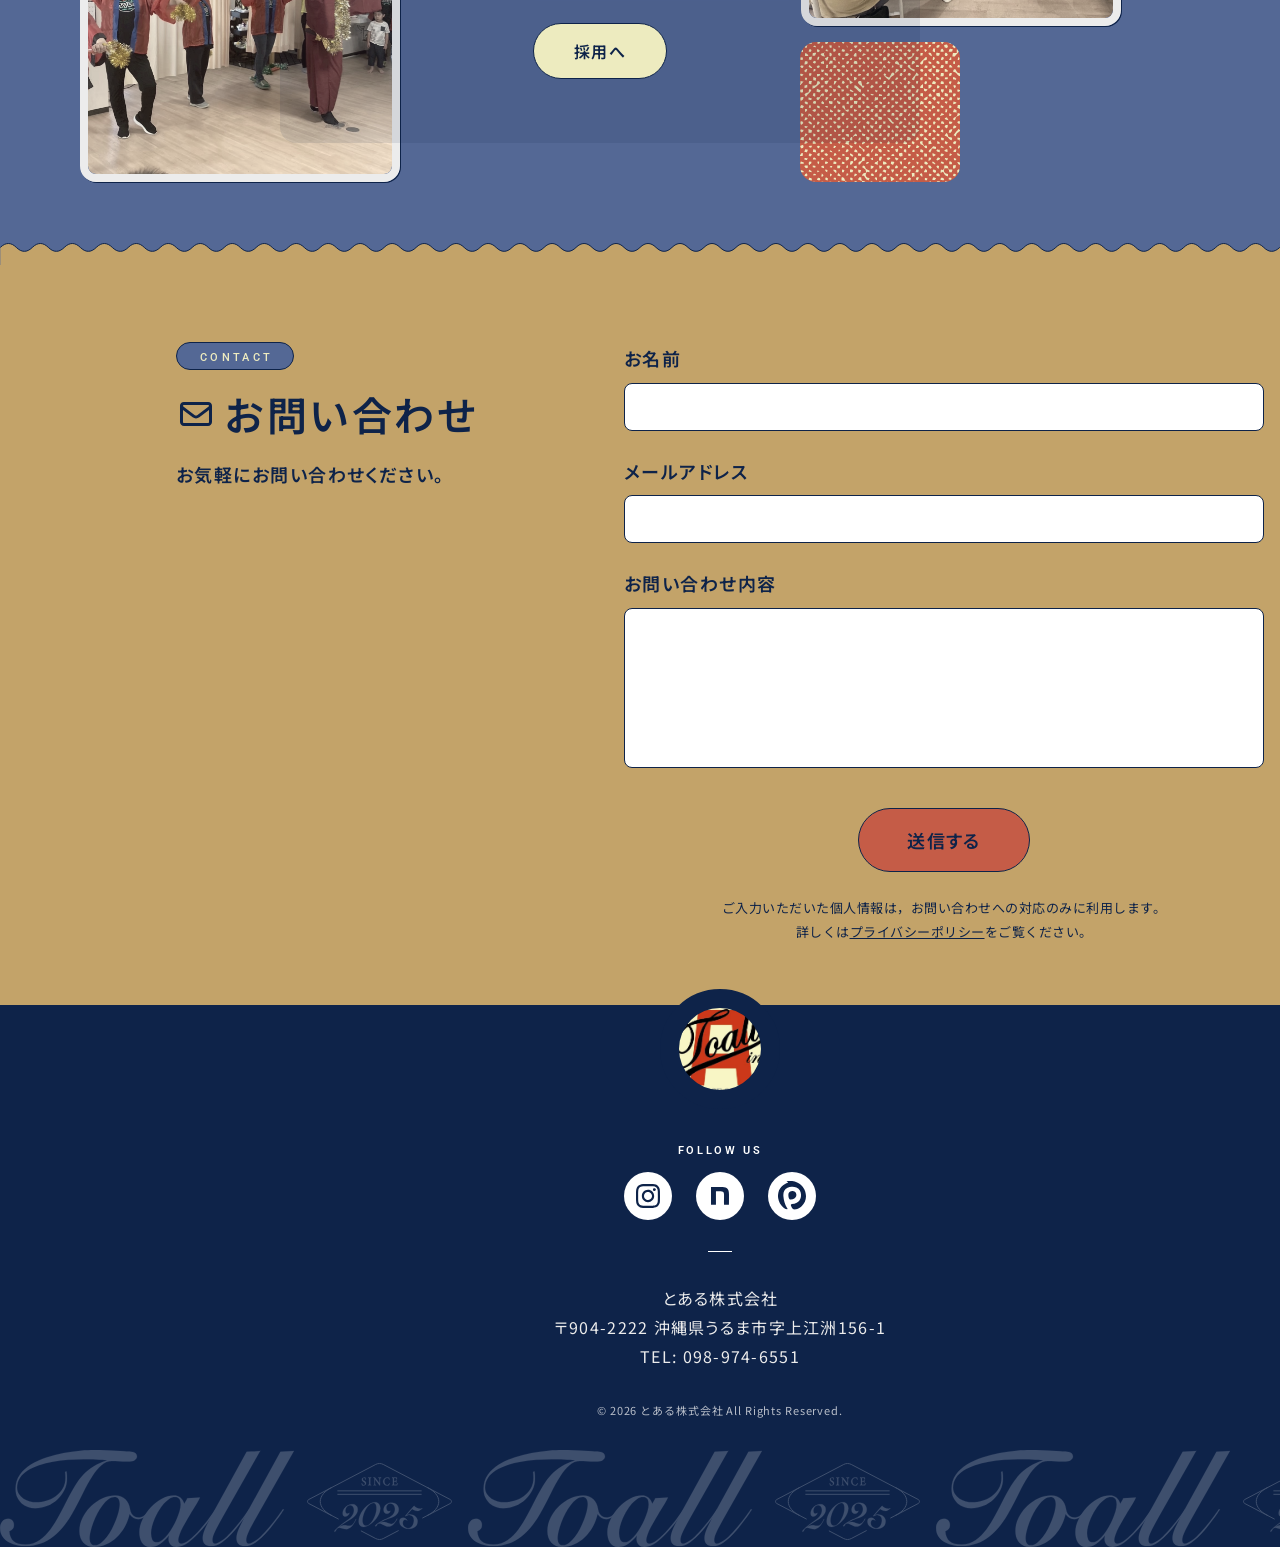
==== commit 53134583: "wip(toaru): 9/9 MTG指摘の反映——文言3件・左揃え・PC改行・縦書き長音符・話者表記・事業案内の導線 - ここある/クラシバの説明文を差し替え（尊厳特化型／気配を感じながら自分のペー" ====
--- a/index.html
+++ b/index.html
@@ -314,7 +314,7 @@
               </div>
             </div>
             <!-- copy text -->
-            <div style="font-family:'Noto Sans JP',sans-serif; font-weight:600; font-size:18px; color:#0e2349; text-align:center; letter-spacing:2.88px; width:100%; font-feature-settings:'palt' 1,'pkna' 1;">
+            <div style="font-family:'Noto Sans JP',sans-serif; font-weight:600; font-size:18px; color:#0e2349; text-align:left; letter-spacing:2.88px; width:100%; font-feature-settings:'palt' 1,'pkna' 1;">
               <p style="line-height:2;">特別じゃない「とある」が、</p>
               <p style="line-height:2;">かけがえのない物語の始まりに</p>
               <p style="line-height:2;">なっていくことを信じています。</p>
@@ -363,7 +363,7 @@
         <!-- right list area -->
         <div style="display:flex; flex-direction:column; gap:40px; align-items:flex-start; position:relative; flex-shrink:0; width:640px;">
           <!-- service item 1: ここある -->
-          <div style="display:flex; gap:24px; align-items:center; position:relative; flex-shrink:0; width:100%;">
+          <div style="display:flex; gap:20px; align-items:center; position:relative; flex-shrink:0; width:100%;">
             <!-- icon -->
             <div style="position:relative; flex-shrink:0; width:80px; height:80px;">
               <div style="position:absolute; background-image:url('images/0e428730-22e1-40f2-a932-715a91df63ec.png'); background-size:220px 220px; background-position:top left; border-radius:40px; width:80px; height:80px; left:0; top:0;"></div>
@@ -374,18 +374,18 @@
               </div>
             </div>
             <!-- h4 -->
-            <div style="font-family:'Noto Sans JP',sans-serif; font-weight:600; font-size:20px; color:white; letter-spacing:0.8px; width:130px; font-feature-settings:'pkna' 1,'palt' 1;">
+            <div style="font-family:'Noto Sans JP',sans-serif; font-weight:600; font-size:20px; color:white; letter-spacing:0.8px; width:104px; font-feature-settings:'pkna' 1,'palt' 1;">
               <h4 style="line-height:1.6;">ここある<span class="sp-dot">・</span><br>クラシバ</h4>
             </div>
             <!-- vertical divider -->
             <div style="height:64px; position:relative; flex-shrink:0; width:1px; border-left:1px solid rgba(255,255,255,0.5);"></div>
             <!-- description -->
-            <p style="flex:1 0 0; font-family:'Noto Sans JP',sans-serif; font-weight:400; font-size:16px; color:white; letter-spacing:1.28px; line-height:1.8; min-width:1px; font-feature-settings:'pkna' 1,'palt' 1;">うるま市のデイサービスと住宅型有料老人ホーム。その人らしい暮らしを、そのまま支える場。</p>
+            <p style="flex:1 0 0; font-family:'Noto Sans JP',sans-serif; font-weight:400; font-size:16px; color:white; letter-spacing:0.8px; line-height:1.8; min-width:1px; font-feature-settings:'pkna' 1,'palt' 1;">うるま市のデイサービスと住宅型有料老人ホーム。<br class="pc-title-br">その人らしい暮らしを、そのまま支える場。</p>
           </div>
           <!-- horizontal divider 1 -->
           <div style="height:1px; background-color:rgba(255,255,255,0.5); width:100%;"></div>
           <!-- service item 2: 研修・トレーニング -->
-          <div style="display:flex; gap:24px; align-items:center; position:relative; flex-shrink:0; width:100%;">
+          <div style="display:flex; gap:20px; align-items:center; position:relative; flex-shrink:0; width:100%;">
             <div style="position:relative; flex-shrink:0; width:80px; height:80px;">
               <div style="position:absolute; background-image:url('images/0e428730-22e1-40f2-a932-715a91df63ec.png'); background-size:220px 220px; background-position:top left; border-radius:40px; width:80px; height:80px; left:0; top:0;"></div>
               <div style="position:absolute; left:50%; top:50%; transform:translate(-50%,-50%); overflow:hidden; width:48px; height:48px;">
@@ -394,16 +394,16 @@
                 </div>
               </div>
             </div>
-            <div style="font-family:'Noto Sans JP',sans-serif; font-weight:600; font-size:20px; color:white; letter-spacing:0.8px; width:130px; font-feature-settings:'pkna' 1,'palt' 1;">
+            <div style="font-family:'Noto Sans JP',sans-serif; font-weight:600; font-size:20px; color:white; letter-spacing:0.8px; width:104px; font-feature-settings:'pkna' 1,'palt' 1;">
               <h4 style="line-height:1.6;">研修・<br>トレーニング</h4>
             </div>
             <div style="height:64px; position:relative; flex-shrink:0; width:1px; border-left:1px solid rgba(255,255,255,0.5);"></div>
-            <p style="flex:1 0 0; font-family:'Noto Sans JP',sans-serif; font-weight:400; font-size:16px; color:white; letter-spacing:1.28px; line-height:1.8; min-width:1px; font-feature-settings:'pkna' 1,'palt' 1;">介護観の問い直しから、実技・法定研修まで。県内外で実施。</p>
+            <p style="flex:1 0 0; font-family:'Noto Sans JP',sans-serif; font-weight:400; font-size:16px; color:white; letter-spacing:0.8px; line-height:1.8; min-width:1px; font-feature-settings:'pkna' 1,'palt' 1;">介護観の問い直しから、実技・法定研修まで。<br class="pc-title-br">県内外で実施。</p>
           </div>
           <!-- horizontal divider 2 -->
           <div style="height:1px; background-color:rgba(255,255,255,0.5); width:100%;"></div>
           <!-- service item 3: その他の活動 -->
-          <div style="display:flex; gap:24px; align-items:center; position:relative; flex-shrink:0; width:100%;">
+          <div style="display:flex; gap:20px; align-items:center; position:relative; flex-shrink:0; width:100%;">
             <div style="position:relative; flex-shrink:0; width:80px; height:80px;">
               <div style="position:absolute; background-image:url('images/0e428730-22e1-40f2-a932-715a91df63ec.png'); background-size:220px 220px; background-position:top left; border-radius:40px; width:80px; height:80px; left:0; top:0;"></div>
               <div style="position:absolute; left:50%; top:calc(50% + 1px); transform:translate(-50%,-50%); overflow:hidden; width:48px; height:48px;">
@@ -412,11 +412,11 @@
                 </div>
               </div>
             </div>
-            <div style="font-family:'Noto Sans JP',sans-serif; font-weight:600; font-size:20px; color:white; letter-spacing:0.8px; width:130px; font-feature-settings:'pkna' 1,'palt' 1;">
+            <div style="font-family:'Noto Sans JP',sans-serif; font-weight:600; font-size:20px; color:white; letter-spacing:0.8px; width:104px; font-feature-settings:'pkna' 1,'palt' 1;">
               <h4 style="line-height:1.6;">その他の活動</h4>
             </div>
             <div style="height:64px; position:relative; flex-shrink:0; width:1px; border-left:1px solid rgba(255,255,255,0.5);"></div>
-            <p style="flex:1 0 0; font-family:'Noto Sans JP',sans-serif; font-weight:400; font-size:16px; color:white; letter-spacing:1.28px; line-height:1.8; min-width:1px; font-feature-settings:'pkna' 1,'palt' 1;">ものがたり珈琲店、駄菓子屋かみよし商店、地域イベントなど。介護を地域に開く取り組み。</p>
+            <p style="flex:1 0 0; font-family:'Noto Sans JP',sans-serif; font-weight:400; font-size:16px; color:white; letter-spacing:0.8px; line-height:1.8; min-width:1px; font-feature-settings:'pkna' 1,'palt' 1;">ものがたり珈琲店、駄菓子屋かみよし商店、地域イベントなど。介護を地域に開く取り組み。</p>
           </div>
         </div>
       </div>
--- a/styles.css
+++ b/styles.css
@@ -582,6 +582,75 @@
   /* PC: visible */
 }
 
+/* index事業案内カード: 見出し列を104pxに詰めた（説明文の改行位置を指定に合わせるため）ぶん、
+   「トレーニング」が3行に割れる。<br>で指定した2行を保つため折返しを禁止する（2026-09-09） */
+body.page-index section#services h4 {
+  white-space: nowrap;
+}
+
+/* ===== 事業案内 セクション導線（2026-09-09 MTG: 下部セクションへ飛べるように）===== */
+/* 装飾はページ上部の「Services」ラベルと同じピル型（背景#b4b6a7・紺1px枠・角丸16px）を踏襲 */
+body.page-service .service-nav-label {
+  display: block;
+  width: 100%;
+  margin: 0;
+  padding: 32px 20px 0;
+  text-align: center;
+  line-height: 1;
+}
+body.page-service .service-nav-label span {
+  display: inline-block;
+  background-color: #b4b6a7;
+  border: 1px solid #0e2349;
+  border-radius: 16px;
+  padding: 7px 20px;
+  font-family: 'Noto Sans JP', sans-serif;
+  font-weight: 600;
+  font-size: 14px;
+  line-height: 1.4;
+  letter-spacing: 1.6px;
+  color: #0e2349;
+  font-feature-settings: "pkna" 1, "palt" 1;
+}
+/* 番号はセクション側のService 01/02/03と呼応させる */
+body.page-service .service-nav-num {
+  font-family: 'Roboto', sans-serif;
+  font-weight: 500;
+  font-size: 13px;
+  letter-spacing: 1px;
+  opacity: 0.6;
+  margin-right: 2px;
+}
+body.page-service .service-nav {
+  display: flex;
+  justify-content: center;
+  gap: 48px;
+  flex-wrap: wrap;
+  padding: 16px 20px 32px;
+  width: 100%;
+}
+body.page-service .service-nav a {
+  display: inline-flex;
+  align-items: center;
+  gap: 6px;
+  font-family: 'Noto Sans JP', sans-serif;
+  font-weight: 600;
+  font-size: 16px;
+  color: #0e2349;
+  letter-spacing: 1.28px;
+  line-height: 1.8;
+  text-decoration: underline;
+  text-underline-offset: 6px;
+  font-feature-settings: "pkna" 1, "palt" 1;
+}
+body.page-service .service-nav a:hover {
+  opacity: 0.7;
+}
+body.page-service .service-nav-arrow {
+  font-size: 14px;
+  line-height: 1;
+}
+
 /* ===== body.page-about 固有クラス（PCのみ）===== */
 
 body.page-about {
@@ -756,6 +825,9 @@
   line-height: 1.16;
   width: 40px;
   font-feature-settings: "pkna" 1;
+  /* 長音符を縦向きにする（2026-09-09 MTG指摘・だいごさん） */
+  writing-mode: vertical-rl;
+  text-orientation: upright;
 }
 
 body.page-recruit .staff-card {
@@ -1117,6 +1189,9 @@
      見た目はrecruit準拠に統一（radius 8・box-shadow 3px）。左端はコンテナのpaddingと
      合算で16になるよう各ページ側でmargin-leftを持つ（recruit=コンテナ16→0／service=コンテナ0→16） */
   .sp-section-badge {
+    /* 絶対配置の帯背景divより上に描画する（非positionedだと背景に隠れる。
+       旧recruitはfilter:drop-shadowの副作用で偶然浮いていた＝box-shadow化で露呈・2026-09-03） */
+    position: relative;
     background-color: #edebbf;
     border: 3px solid #0e2349;
     border-radius: 8px;
@@ -1293,6 +1368,28 @@
   body.page-service .service-section { width: 100% !important; min-height: unset !important; }
   body.page-service .service--02 { margin-top: 0 !important; }
   body.page-service .service-sidebar { display: none !important; }
+  /* 事業案内 セクション導線（2026-09-09）
+     3項目=27字は375px幅に1行で入らない（11pxまで縮めても340px必要＝実測）。
+     可読性を優先し2行の自然折返しにする。高さ約60pxで、ボタン型の縦積み190pxより軽い */
+  body.page-service .service-nav-label {
+    padding: 24px 12px 0;
+  }
+  body.page-service .service-nav-label span { font-size: 13px; padding: 6px 16px; }
+  body.page-service .service-nav-num { font-size: 11px; }
+  body.page-service .service-nav {
+    gap: 8px 20px;
+    padding: 12px 12px 24px;
+    justify-content: center;
+    flex-wrap: wrap;
+  }
+  body.page-service .service-nav a {
+    font-size: 14px;
+    letter-spacing: 0;
+    gap: 2px;
+    text-underline-offset: 4px;
+  }
+  body.page-service .service-nav-arrow { font-size: 12px; }
+
   body.page-service .sp-section-badge {
     /* 1行バジェット: 11字@375px＝(375−40−6)÷(26+2)。超過は文言側で解く（2026-09-03）
        視覚定義は上の共通 .sp-section-badge へ統合（2026-09-03）。ここは位置指定のみ */
@@ -1717,7 +1814,8 @@
     border-bottom: 11px solid #ececec !important;
   }
   body.page-recruit .qa-avatar div[style*="align-items:center; text-align:center"] { align-items: flex-start !important; text-align: left !important; }
-  body.page-recruit .qa-avatar div[style*="width:75px"] { width: auto !important; }
+  /* 2026-09-09: 本音対談の話者表記変更（肩書き行を削除・width:75px→nowrap）に追従 */
+  body.page-recruit .qa-avatar div[style*="white-space:nowrap"] { width: auto !important; }
   body.page-recruit #want > div[style*="flex:1"],
   body.page-recruit #want > div:last-child:not(.sp-section-badge) { flex: none !important; width: 100% !important; padding: 0 !important; }
   body.page-recruit #apply { padding: 60px 16px !important; }
@@ -1819,19 +1917,20 @@
   body.page-index section#services > div:last-child > div:first-child > div:first-child > div:last-child { text-align: center !important; width: 100% !important; white-space: normal !important; }
   body.page-index section#services a.btn-s { align-self: center !important; }
   body.page-index section#services > div:last-child > div:last-child { width: 100% !important; flex-shrink: unset !important; }
-  body.page-index section#services div[style*="gap:24px; align-items:center; position:relative; flex-shrink:0; width:100%"] { flex-direction: row !important; flex-wrap: wrap !important; align-items: flex-start !important; gap: 12px 12px !important; }
-  body.page-index section#services div[style*="gap:24px; align-items:center; position:relative; flex-shrink:0; width:100%"] > div:first-child { flex-shrink: 0 !important; width: 64px !important; height: 64px !important; }
-  body.page-index section#services div[style*="gap:24px; align-items:center; position:relative; flex-shrink:0; width:100%"] > div:nth-child(2) { flex: 1 !important; min-width: 0 !important; }
-  body.page-index section#services div[style*="gap:24px; align-items:center; position:relative; flex-shrink:0; width:100%"] > div:first-child div[style*="border-radius:40px"] { width: 64px !important; height: 64px !important; }
-  body.page-index section#services div[style*="gap:24px; align-items:center; position:relative; flex-shrink:0; width:100%"] > div:first-child div[style*="width:48px; height:48px"] { width: 38px !important; height: 38px !important; }
+  body.page-index section#services div[style*="gap:20px; align-items:center; position:relative; flex-shrink:0; width:100%"] { flex-direction: row !important; flex-wrap: wrap !important; align-items: flex-start !important; gap: 12px 12px !important; }
+  body.page-index section#services div[style*="gap:20px; align-items:center; position:relative; flex-shrink:0; width:100%"] > div:first-child { flex-shrink: 0 !important; width: 64px !important; height: 64px !important; }
+  body.page-index section#services div[style*="gap:20px; align-items:center; position:relative; flex-shrink:0; width:100%"] > div:nth-child(2) { flex: 1 !important; min-width: 0 !important; }
+  body.page-index section#services div[style*="gap:20px; align-items:center; position:relative; flex-shrink:0; width:100%"] > div:first-child div[style*="border-radius:40px"] { width: 64px !important; height: 64px !important; }
+  body.page-index section#services div[style*="gap:20px; align-items:center; position:relative; flex-shrink:0; width:100%"] > div:first-child div[style*="width:48px; height:48px"] { width: 38px !important; height: 38px !important; }
   body.page-index section#services div[style*="height:64px"][style*="border-left"] { display: none !important; }
   body.page-index section#services p[style*="flex:1 0 0"] { flex: 0 0 100% !important; white-space: normal !important; font-size: 15px !important; }
-  body.page-index section#services div[style*="width:130px"] { width: auto !important; }
-  /* カード名はSPでは1行（PCは幅130pxで2行に折るデザインのまま）2026-08-30 Saori指摘
+  body.page-index section#services div[style*="width:104px"] { width: auto !important; }
+  /* カード名はSPでは1行（PCは幅104pxで2行に折るデザインのまま）2026-08-30 Saori指摘
      2026-09-03: 見出し階層変更(h3→h4)でセレクタ外れしていたのを追従。ラベルはアイコンと天地中央に */
+  body.page-index section#services h4 { white-space: normal !important; }
   body.page-index section#services h4 br { display: none !important; }
   body.page-index section#services h4 .sp-dot { display: inline !important; }
-  body.page-index section#services div[style*="gap:24px; align-items:center; position:relative; flex-shrink:0; width:100%"] > div:nth-child(2) { align-self: center !important; }
+  body.page-index section#services div[style*="gap:20px; align-items:center; position:relative; flex-shrink:0; width:100%"] > div:nth-child(2) { align-self: center !important; }
   /* SPでもPCと同じ青背景を出す（bg wrapを消すと地模様が透けて黄色く見えるため、セクション自体に青を付与） */
   body.page-index section#recruit-top { height: auto !important; width: 100% !important; background-color: #546895 !important; border-top: 1px solid #0e2349 !important; }
   body.page-index section#recruit-top > div:first-of-type { position: relative !important; inset: unset !important; width: 100% !important; height: auto !important; display: none !important; }
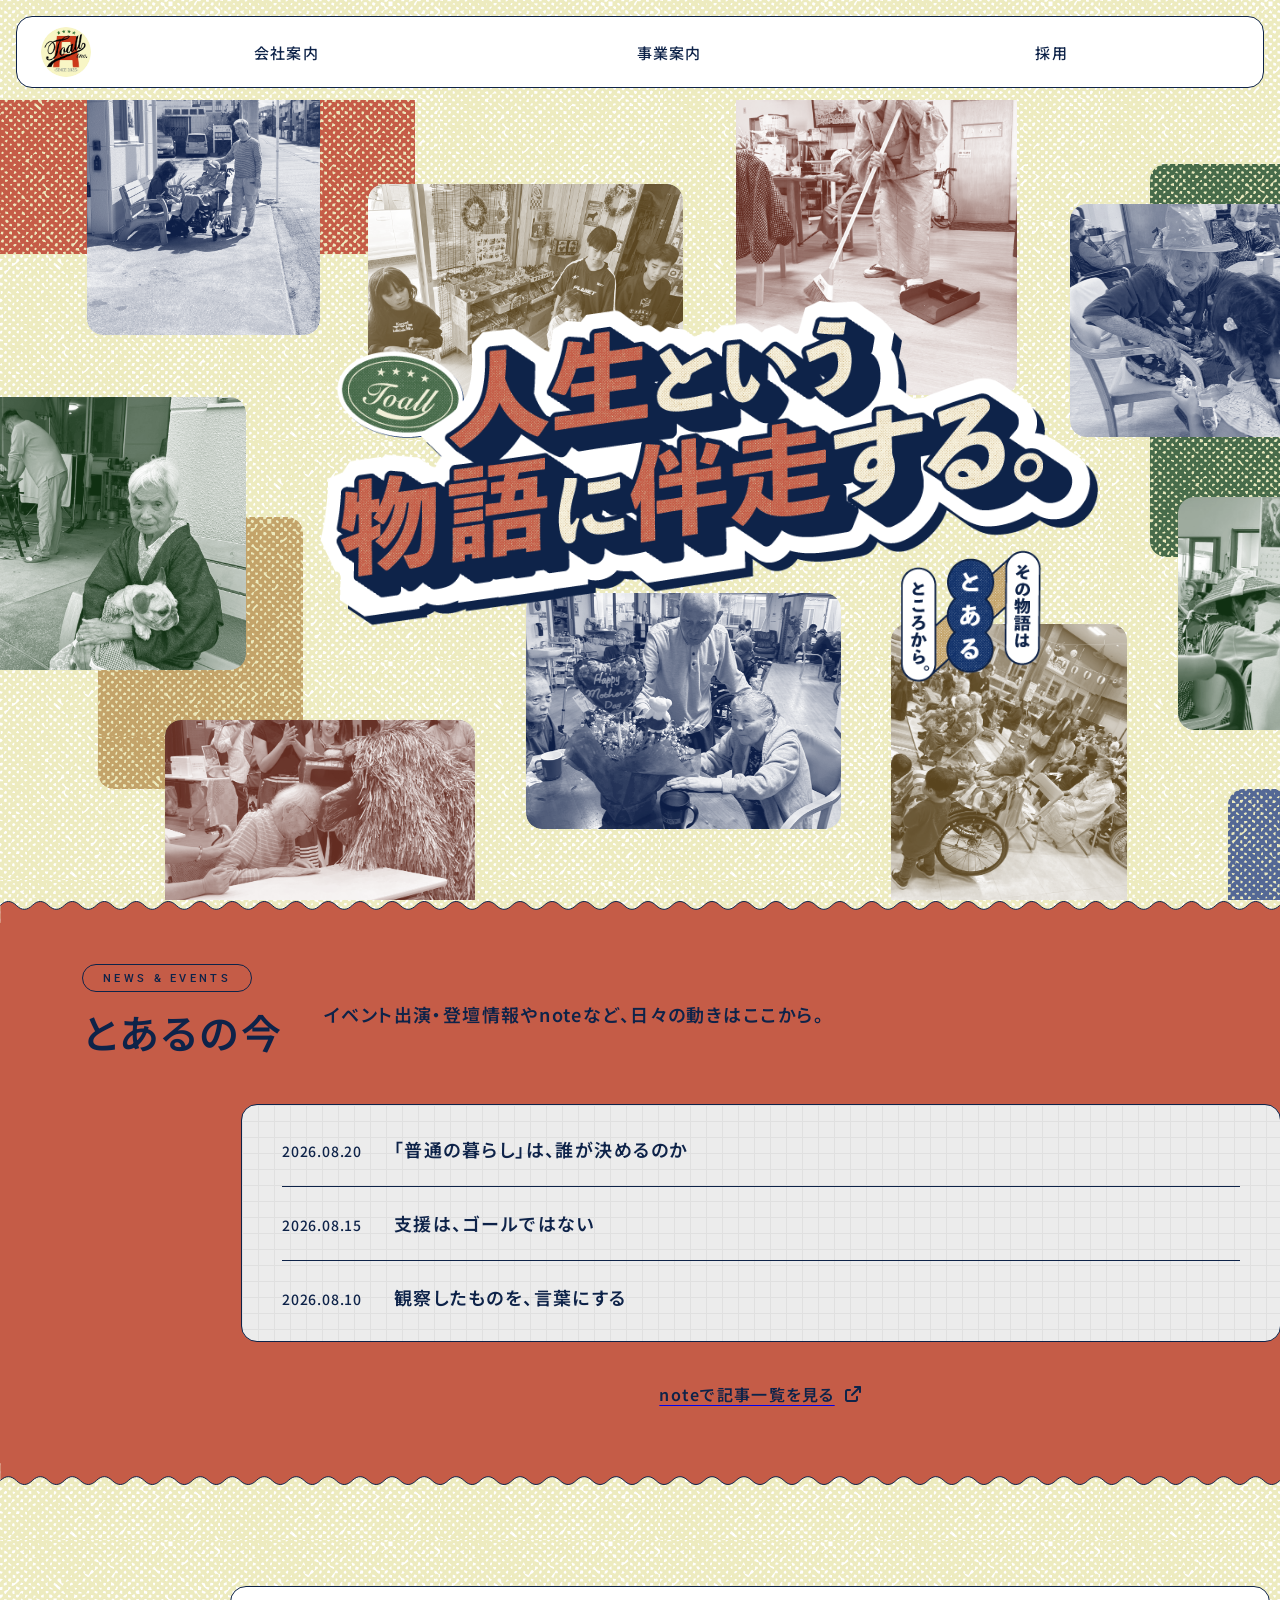
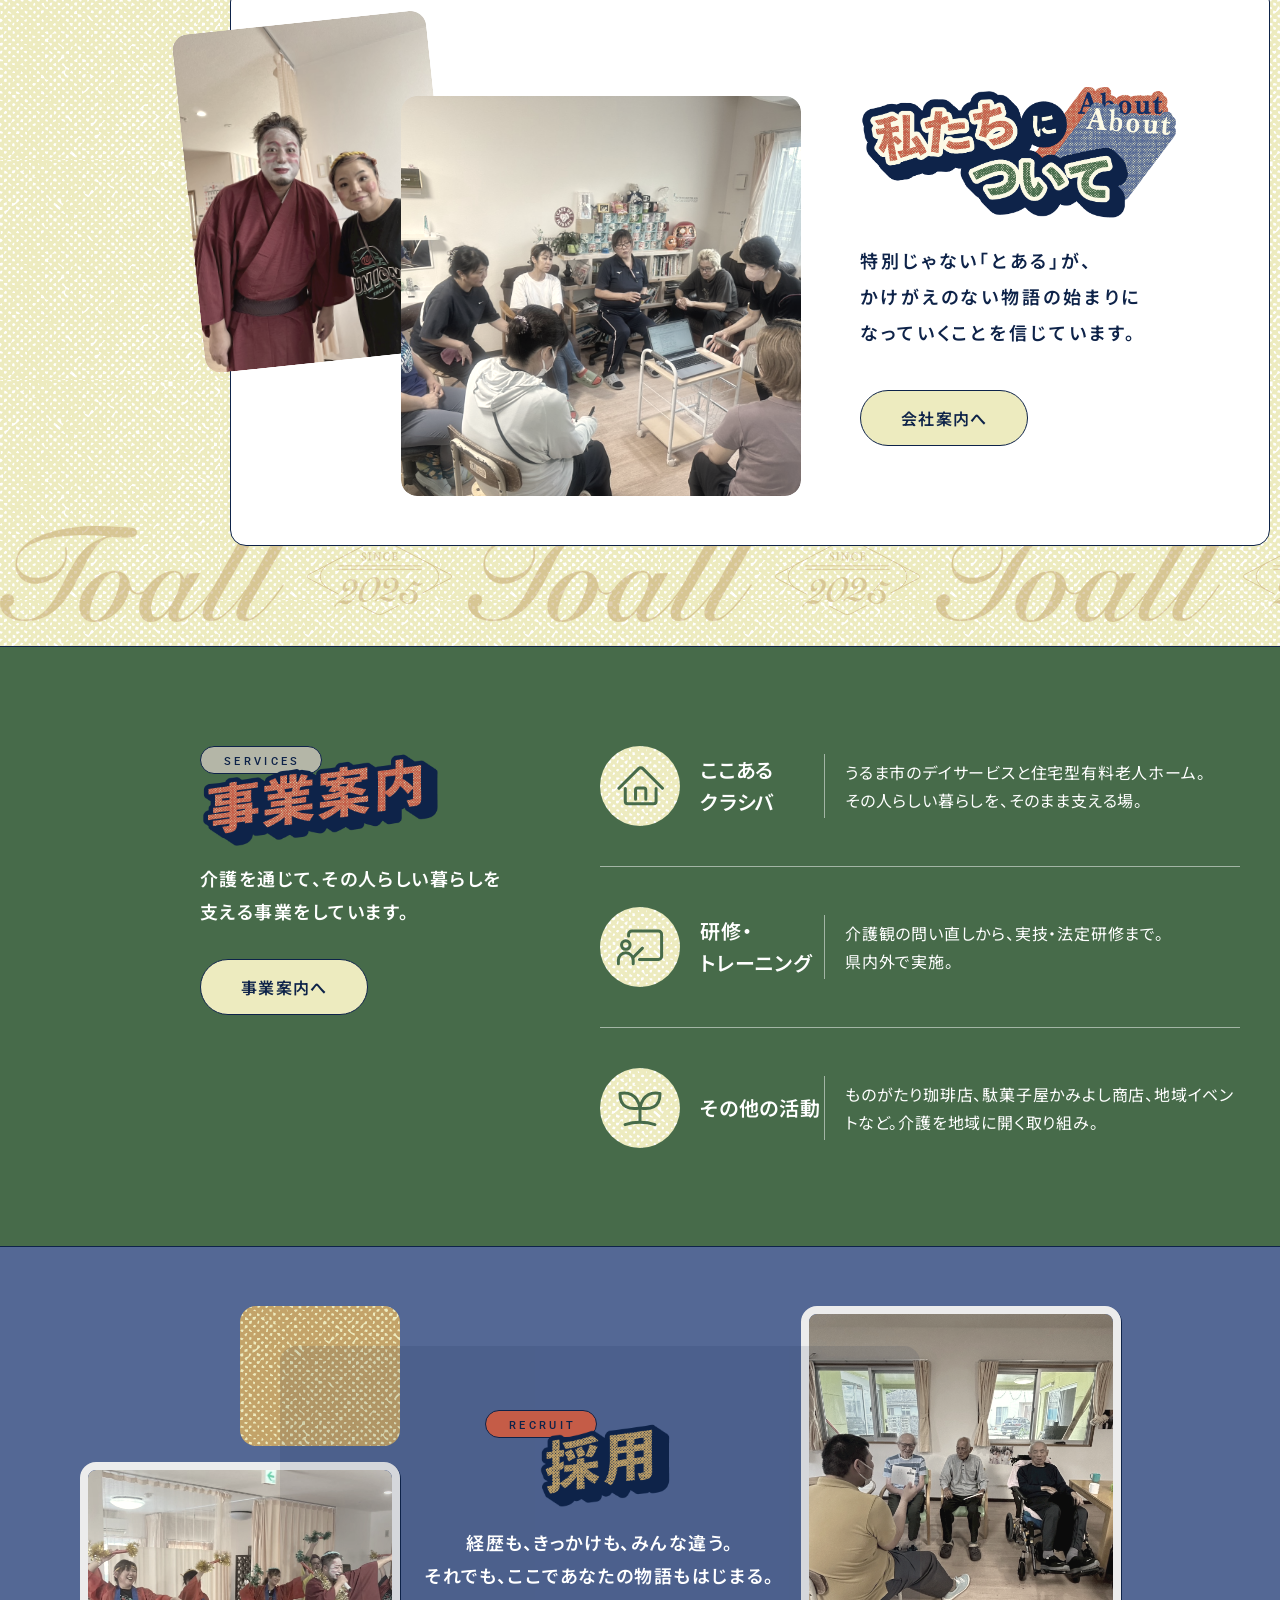
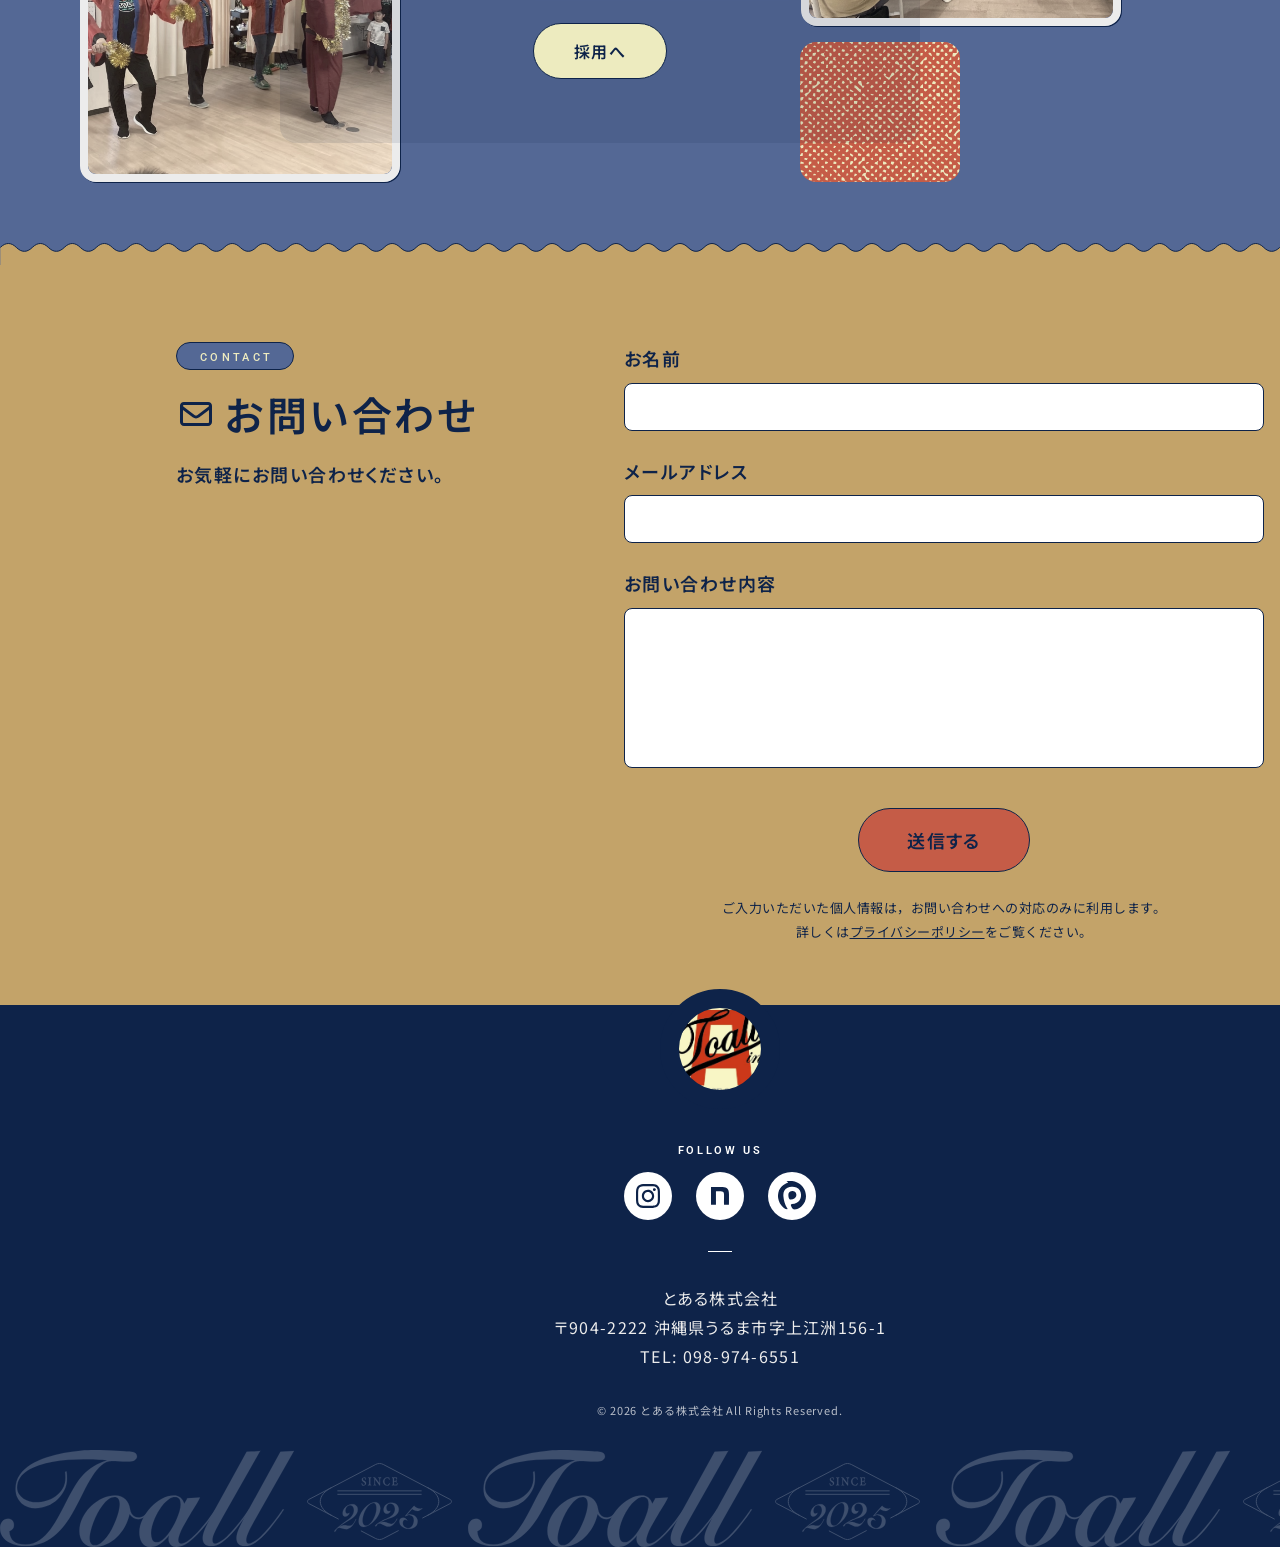
==== commit d0d9bd70: "wip(toaru): スタッフ写真7枚の差し替え・事業案内の導線を文字だけに・TOPの私たちについてを左揃え - スタッフ写真7枚を受領版（サイズ・見た目調整済み）に差し替え（だいご・安慶名・當銘・" ====
--- a/index.html
+++ b/index.html
@@ -305,7 +305,7 @@
           </div>
         </div>
         <!-- text area -->
-        <div style="position:absolute; display:flex; flex-direction:column; gap:40px; align-items:center; left:760px; top:100px; width:320px;">
+        <div style="position:absolute; display:flex; flex-direction:column; gap:40px; align-items:flex-start; left:690px; top:100px; width:320px;">
           <!-- title image -->
           <div style="display:flex; flex-direction:column; gap:24px; align-items:flex-start; position:relative; flex-shrink:0;">
             <div style="height:132px; position:relative; flex-shrink:0; width:320px;">
--- a/styles.css
+++ b/styles.css
@@ -330,7 +330,8 @@
   align-self: center;
   flex-shrink: 0;
   margin-top: 0;
-  margin-bottom: 64px;
+  /* 2026-09-09: 直下に導線を追加。導線側paddingと合算で空きすぎるため64→24（Saori指摘の「半分に」） */
+  margin-bottom: 24px;
 }
 body.page-service .fv-text {
   position: absolute;
@@ -589,50 +590,42 @@
 }
 
 /* ===== 事業案内 セクション導線（2026-09-09 MTG: 下部セクションへ飛べるように）===== */
-/* 装飾はページ上部の「Services」ラベルと同じピル型（背景#b4b6a7・紺1px枠・角丸16px）を踏襲 */
+/* 装飾はセクションの縦書きバッジと同じ（背景#edebbf・紺4px枠・影4px・角丸16px。9/9カズキタ＆Saori） */
 body.page-service .service-nav-label {
   display: block;
   width: 100%;
   margin: 0;
-  padding: 32px 20px 0;
+  padding: 16px 20px 0;
   text-align: center;
   line-height: 1;
 }
 body.page-service .service-nav-label span {
   display: inline-block;
-  background-color: #b4b6a7;
-  border: 1px solid #0e2349;
+  background-color: #edebbf;
+  border: 4px solid #0e2349;
+  box-shadow: 4px 4px 0px #0e2349;
   border-radius: 16px;
-  padding: 7px 20px;
+  padding: 12px 28px;
   font-family: 'Noto Sans JP', sans-serif;
   font-weight: 600;
-  font-size: 14px;
+  font-size: 20px;
   line-height: 1.4;
-  letter-spacing: 1.6px;
+  letter-spacing: 3.2px;
   color: #0e2349;
-  font-feature-settings: "pkna" 1, "palt" 1;
-}
-/* 番号はセクション側のService 01/02/03と呼応させる */
-body.page-service .service-nav-num {
-  font-family: 'Roboto', sans-serif;
-  font-weight: 500;
-  font-size: 13px;
-  letter-spacing: 1px;
-  opacity: 0.6;
-  margin-right: 2px;
+  font-feature-settings: "pkna" 1;
 }
 body.page-service .service-nav {
   display: flex;
   justify-content: center;
   gap: 48px;
   flex-wrap: wrap;
-  padding: 16px 20px 32px;
+  padding: 24px 20px 32px;
   width: 100%;
 }
 body.page-service .service-nav a {
   display: inline-flex;
   align-items: center;
-  gap: 6px;
+  gap: 0;
   font-family: 'Noto Sans JP', sans-serif;
   font-weight: 600;
   font-size: 16px;
@@ -645,10 +638,6 @@
 }
 body.page-service .service-nav a:hover {
   opacity: 0.7;
-}
-body.page-service .service-nav-arrow {
-  font-size: 14px;
-  line-height: 1;
 }
 
 /* ===== body.page-about 固有クラス（PCのみ）===== */
@@ -1327,7 +1316,7 @@
     display: flex !important;
     flex-direction: column !important;
     gap: 24px !important;
-    padding: 24px 16px 32px !important;
+    padding: 24px 16px 12px !important; /* 2026-09-09: 導線追加に伴い下を32→12 */
     align-self: auto !important;
   }
   body.page-service .fv-text {
@@ -1372,24 +1361,28 @@
      3項目=27字は375px幅に1行で入らない（11pxまで縮めても340px必要＝実測）。
      可読性を優先し2行の自然折返しにする。高さ約60pxで、ボタン型の縦積み190pxより軽い */
   body.page-service .service-nav-label {
-    padding: 24px 12px 0;
-  }
-  body.page-service .service-nav-label span { font-size: 13px; padding: 6px 16px; }
-  body.page-service .service-nav-num { font-size: 11px; }
+    padding: 12px 12px 0;
+  }
+  body.page-service .service-nav-label span {
+    font-size: 17px;
+    padding: 10px 22px;
+    border-width: 3px;
+    box-shadow: 3px 3px 0px #0e2349;
+    letter-spacing: 2.4px;
+  }
   body.page-service .service-nav {
     gap: 8px 20px;
-    padding: 12px 12px 24px;
+    padding: 20px 12px 24px;
     justify-content: center;
     flex-wrap: wrap;
   }
   body.page-service .service-nav a {
     font-size: 14px;
     letter-spacing: 0;
-    gap: 2px;
+    gap: 0;
     text-underline-offset: 4px;
   }
-  body.page-service .service-nav-arrow { font-size: 12px; }
-
+  
   body.page-service .sp-section-badge {
     /* 1行バジェット: 11字@375px＝(375−40−6)÷(26+2)。超過は文言側で解く（2026-09-03）
        視覚定義は上の共通 .sp-section-badge へ統合（2026-09-03）。ここは位置指定のみ */
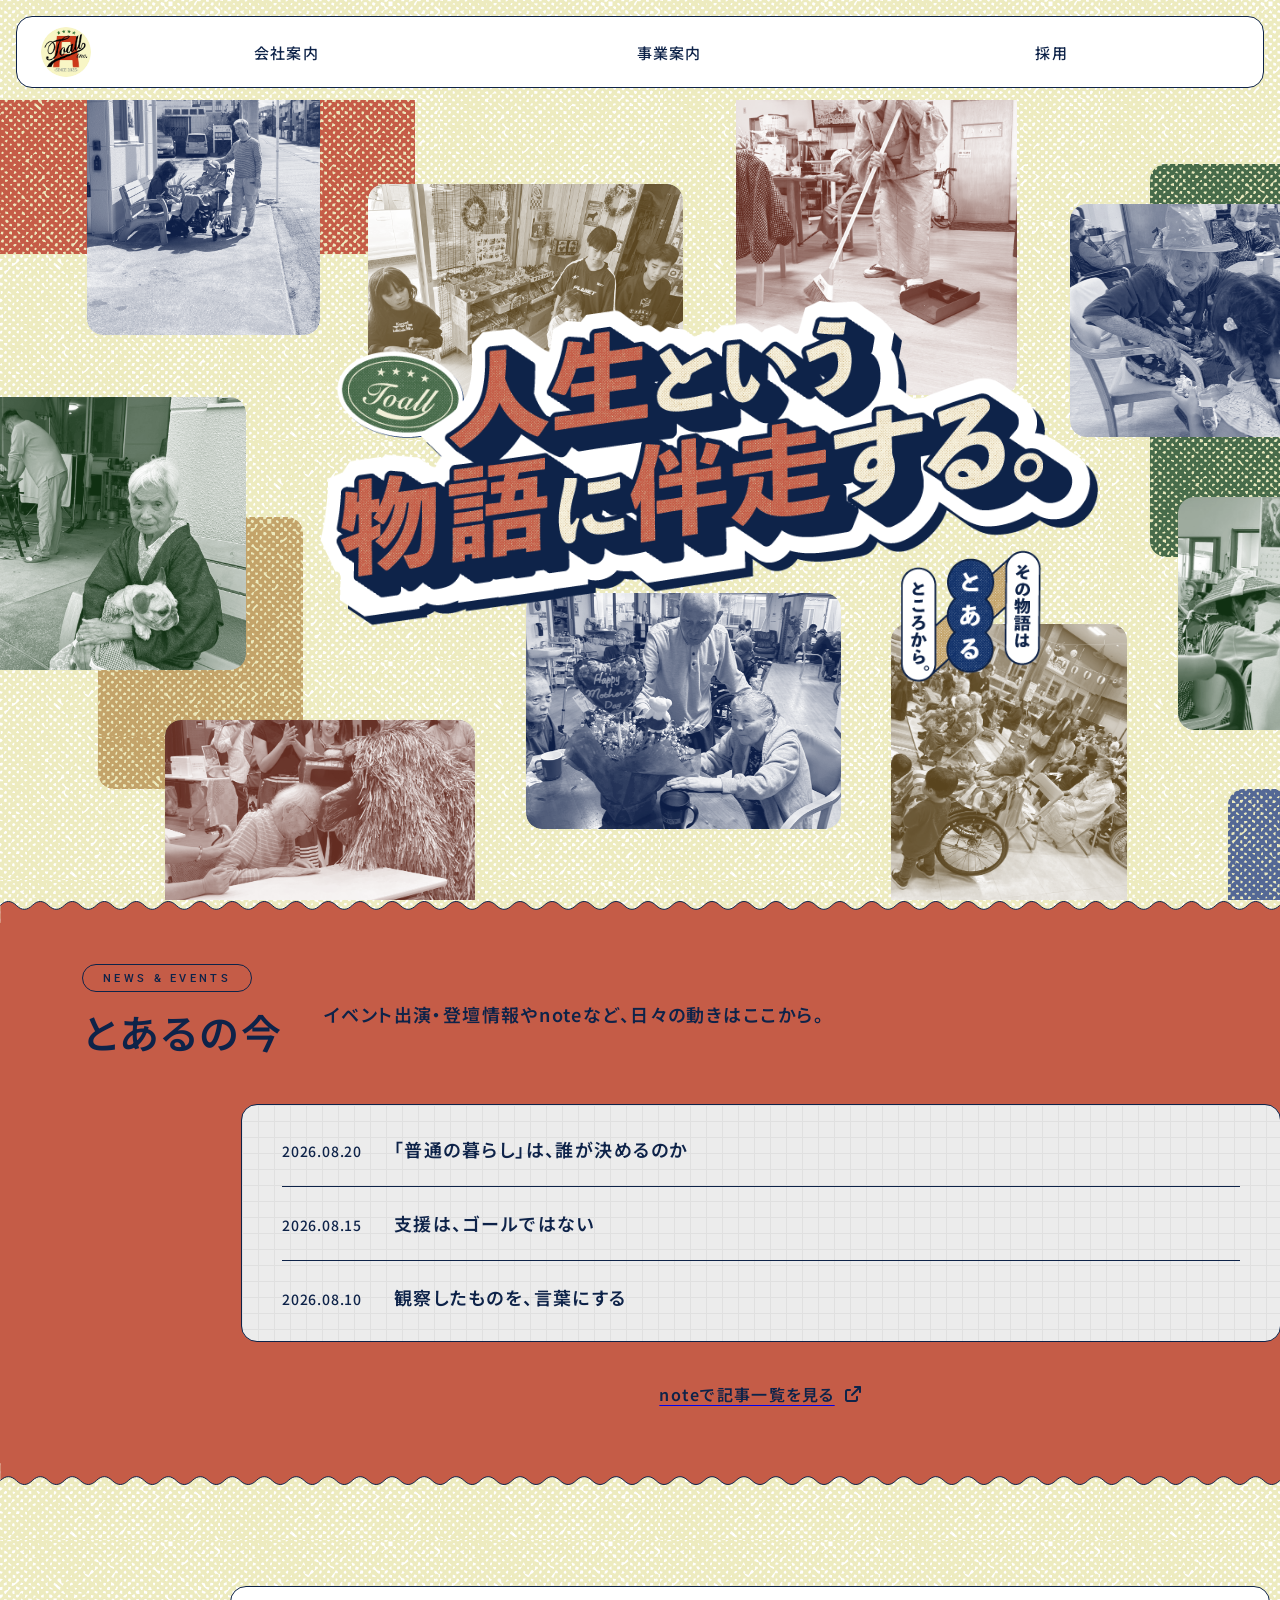
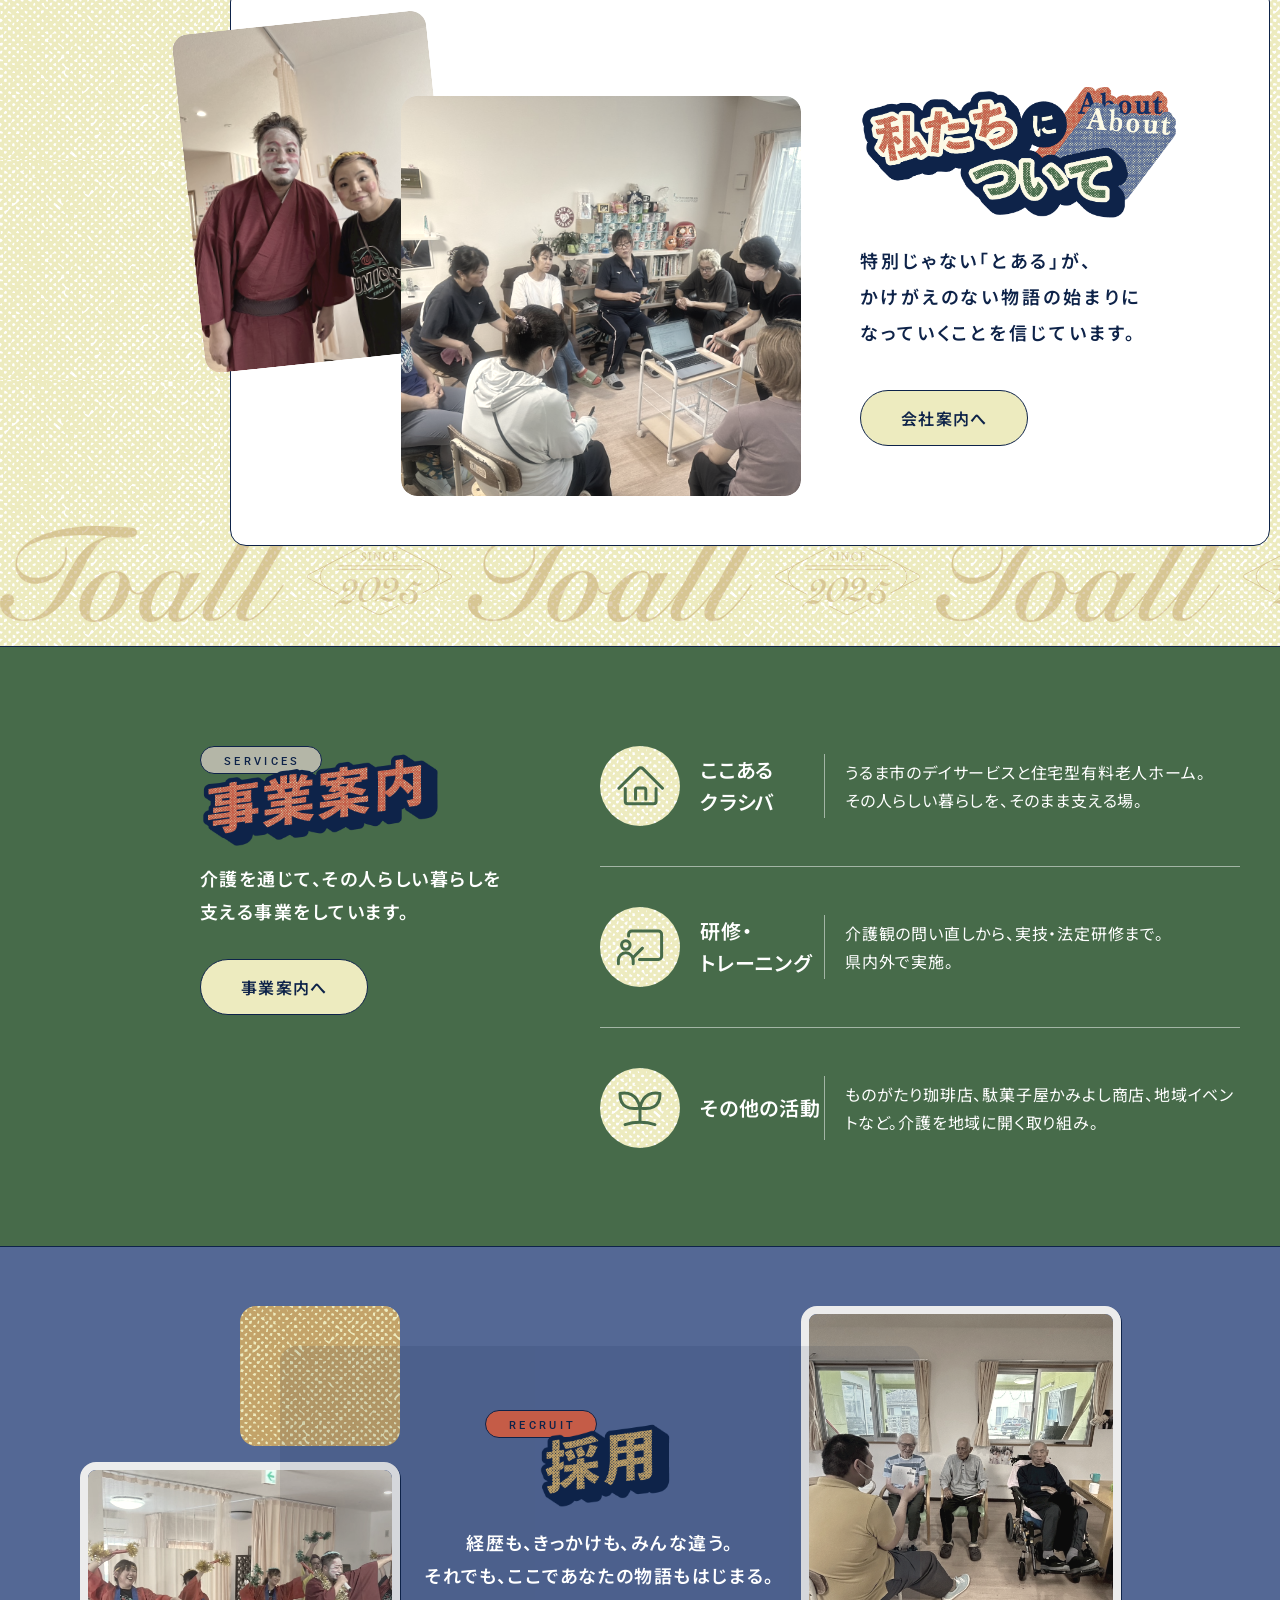
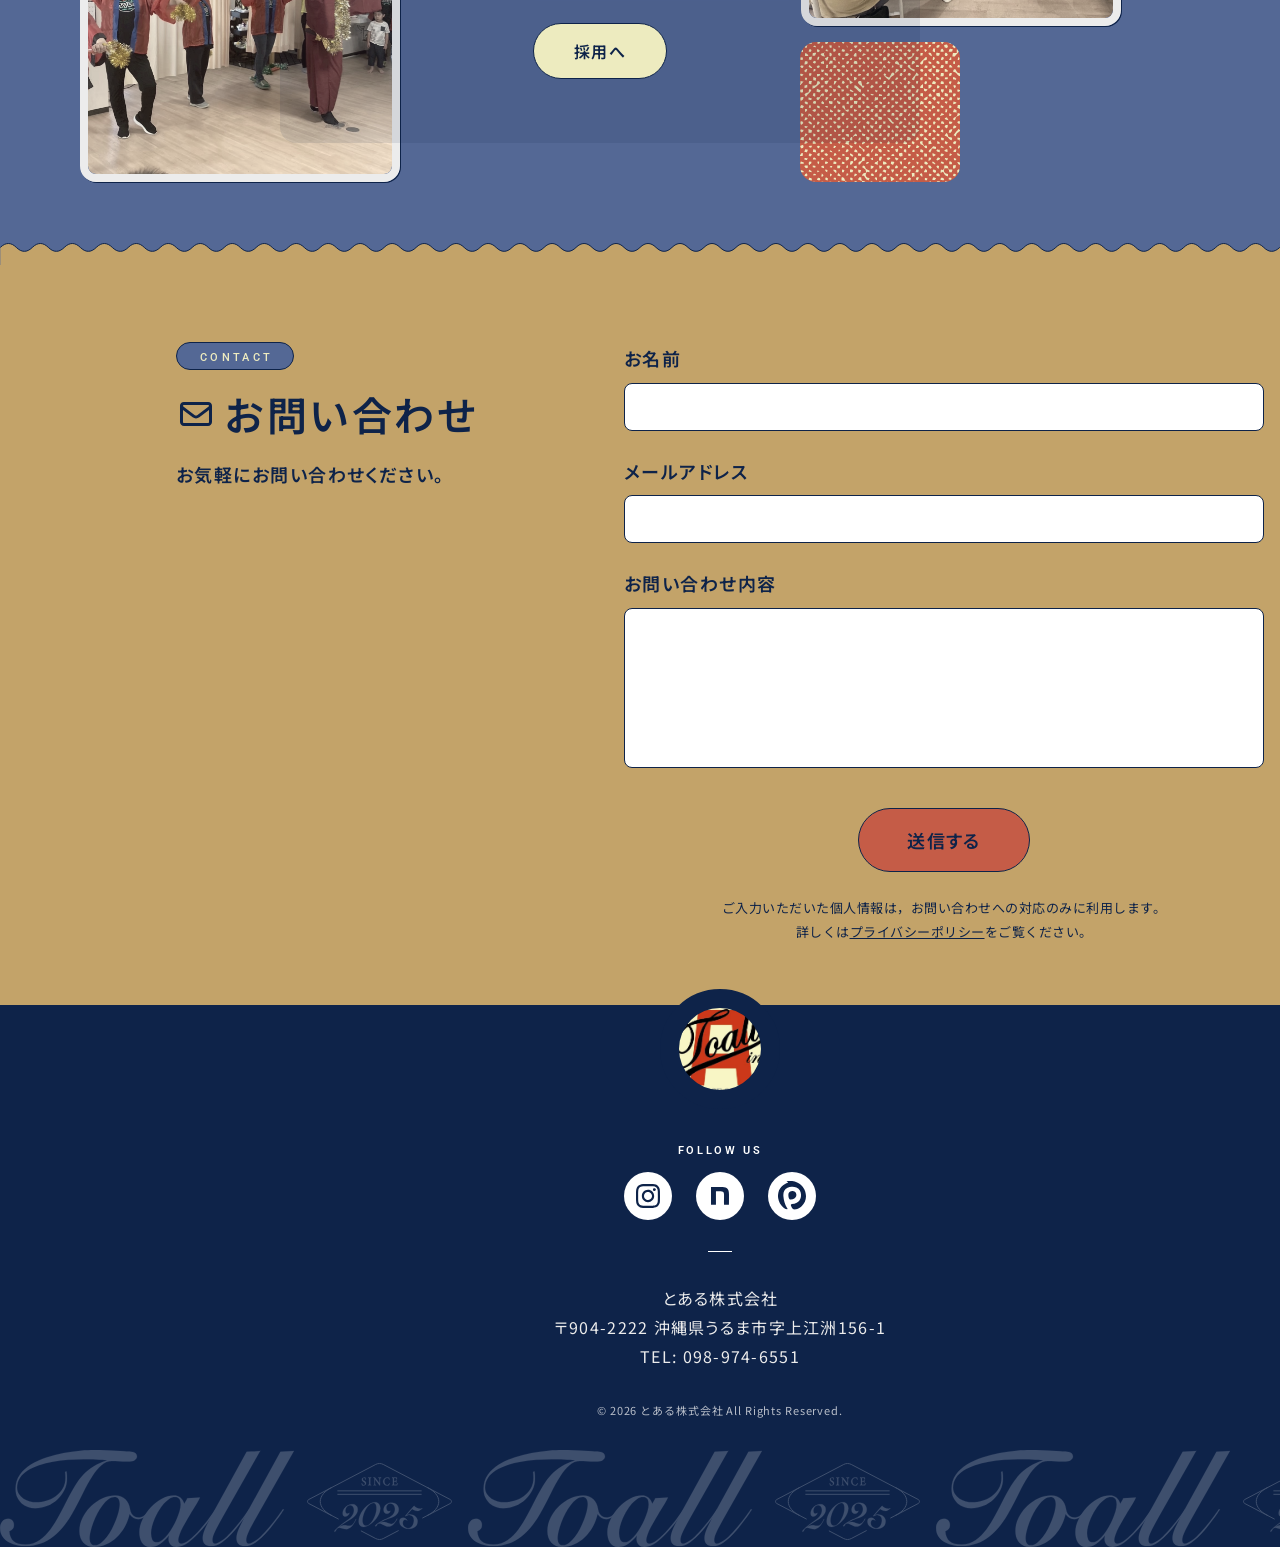
==== commit 3b2db4d0: "wip(toaru): 画像の軽量化と構造化データの追加 - 使用中PNG 4枚をJPEG化（2.8MB→1.2MB・約57%削減）。透過不使用を実物で確認済み   - index 3箇所・servi" ====
--- a/index.html
+++ b/index.html
@@ -10,13 +10,94 @@
   <meta property="og:title" content="とある株式会社｜沖縄県うるま市の介護事業（ここある・クラシバ）">
   <meta property="og:description" content="沖縄県うるま市の介護事業者「とある株式会社」。デイサービス「ここある」と住宅型有料老人ホーム「クラシバ」を運営。介護は手段、見ているのはその人の人生の物語です。">
   <meta property="og:url" content="https://toallinc.com/">
-  <meta property="og:image" content="https://toallinc.com/images/photo-top-fv-d1.jpg">
+  <meta property="og:image" content="https://toallinc.com/images/ogp.jpg">
+  <meta property="og:image:width" content="1200">
+  <meta property="og:image:height" content="630">
+  <meta property="og:image:alt" content="とある株式会社｜人生という物語に伴走する。">
   <meta name="twitter:card" content="summary_large_image">
+  <link rel="canonical" href="https://toallinc.com/">
   <link rel="preconnect" href="https://fonts.googleapis.com">
   <link href="https://fonts.googleapis.com/css2?family=Noto+Sans+JP:wght@400;500;600;700&family=Yesteryear&family=Roboto:wght@400;500;600;700&display=swap" rel="stylesheet">
   <link rel="icon" type="image/png" href="images/favicon-32.png">
   <link rel="apple-touch-icon" href="images/apple-touch-icon.png">
   <link rel="stylesheet" href="styles.css">
+  <script type="application/ld+json">
+{
+  "@context": "https://schema.org",
+  "@graph": [
+    {
+      "@type": "Organization",
+      "@id": "https://toallinc.com/#organization",
+      "name": "とある株式会社",
+      "url": "https://toallinc.com/",
+      "logo": "https://toallinc.com/images/favicon-32.png",
+      "foundingDate": "2025",
+      "telephone": "098-974-6551",
+      "address": {
+        "@type": "PostalAddress",
+        "postalCode": "904-2222",
+        "addressRegion": "沖縄県",
+        "addressLocality": "うるま市",
+        "streetAddress": "字上江洲156-1",
+        "addressCountry": "JP"
+      },
+      "sameAs": [
+        "https://note.com/toallinc"
+      ]
+    },
+    {
+      "@type": "WebSite",
+      "@id": "https://toallinc.com/#website",
+      "url": "https://toallinc.com/",
+      "name": "とある株式会社",
+      "publisher": {
+        "@id": "https://toallinc.com/#organization"
+      },
+      "inLanguage": "ja"
+    },
+    {
+      "@type": "NursingHome",
+      "@id": "https://toallinc.com/#kokoaru",
+      "name": "ここある",
+      "alternateName": "通所介護サービス ここある",
+      "description": "自分がしたいことを選び続ける。それを「ほどほどに」支える、尊厳特化型のデイサービスです。",
+      "url": "https://toallinc.com/service.html#service-care",
+      "telephone": "098-974-6551",
+      "address": {
+        "@type": "PostalAddress",
+        "postalCode": "904-2222",
+        "addressRegion": "沖縄県",
+        "addressLocality": "うるま市",
+        "streetAddress": "字上江洲156-1",
+        "addressCountry": "JP"
+      },
+      "parentOrganization": {
+        "@id": "https://toallinc.com/#organization"
+      }
+    },
+    {
+      "@type": "NursingHome",
+      "@id": "https://toallinc.com/#kurashiba",
+      "name": "クラシバ",
+      "alternateName": "住宅型有料老人ホーム クラシバ",
+      "description": "ひとりじゃない。誰かの気配を感じながら、自分のペースで暮らせるホームです。",
+      "url": "https://toallinc.com/service.html#service-care",
+      "telephone": "098-974-6551",
+      "address": {
+        "@type": "PostalAddress",
+        "postalCode": "904-2222",
+        "addressRegion": "沖縄県",
+        "addressLocality": "うるま市",
+        "streetAddress": "字上江洲156-1",
+        "addressCountry": "JP"
+      },
+      "parentOrganization": {
+        "@id": "https://toallinc.com/#organization"
+      }
+    }
+  ]
+}
+  </script>
 </head>
 <body class="page-index">
   <nav class="sp-nav-bar">
@@ -99,7 +180,7 @@
         <div style="position:absolute; background-image:url('images/17624636-03da-47a5-966a-f3a13ef382fa.png'); background-size:220px 220px; background-position:top left; height:140px; left:1345px; border-radius:16px; top:768.33px; width:240px;"></div>
         <!-- photo 1: 0CED84D7 (deep blue overlay) -->
         <div style="position:absolute; height:310.046px; left:204.11px; border-radius:16px; top:4.33px; width:232.534px; overflow:hidden;">
-          <img alt="" src="images/045591cc-4c81-4959-9157-0098b9bb643b.png" style="position:absolute; inset:0; width:100%; height:100%; max-width:none; object-fit:cover; border-radius:16px;" />
+          <img alt="" src="images/045591cc-4c81-4959-9157-0098b9bb643b.jpg" style="position:absolute; inset:0; width:100%; height:100%; max-width:none; object-fit:cover; border-radius:16px;" />
           <div style="position:absolute; inset:0; background:#0c1d45; mix-blend-mode:screen; border-radius:16px;"></div>
         </div>
         <!-- photo 2: 9EBFA1B2 (brown overlay) -->
@@ -109,12 +190,12 @@
         </div>
         <!-- photo 3: 51AA5A33 (dark red overlay) -->
         <div style="position:absolute; height:374.667px; left:853px; border-radius:16px; top:0; width:281px; overflow:hidden;">
-          <img alt="" src="images/34780e99-86b4-45ba-9778-70d2bf800285.png" style="position:absolute; inset:0; width:100%; height:100%; max-width:none; object-fit:cover; border-radius:16px;" />
+          <img alt="" src="images/34780e99-86b4-45ba-9778-70d2bf800285.jpg" style="position:absolute; inset:0; width:100%; height:100%; max-width:none; object-fit:cover; border-radius:16px;" />
           <div style="position:absolute; inset:0; background:#632c21; mix-blend-mode:screen; border-radius:16px;"></div>
         </div>
         <!-- photo 4: 78F584B2 (brown overlay) -->
         <div style="position:absolute; height:236.225px; left:485px; border-radius:16px; top:163.33px; width:314.967px; overflow:hidden;">
-          <img alt="" src="images/c14038cc-e9a8-48b9-902f-251051758351.png" style="position:absolute; inset:0; width:100%; height:100%; max-width:none; object-fit:cover; border-radius:16px;" />
+          <img alt="" src="images/c14038cc-e9a8-48b9-902f-251051758351.jpg" style="position:absolute; inset:0; width:100%; height:100%; max-width:none; object-fit:cover; border-radius:16px;" />
           <div style="position:absolute; inset:0; background:#59441e; mix-blend-mode:screen; border-radius:16px;"></div>
         </div>
         <!-- photo 5: 85F9A2D5 (dark green overlay) -->
@@ -148,7 +229,7 @@
            枠も新画像の縦横比 2.04 に合わせ、contain の余白で本文が縮まないようにする -->
       <div style="position:absolute; height:382px; left:50%; top:200px; transform:translateX(-50%); width:800px;">
         <div style="position:absolute; height:382px; left:0; top:0; width:778.378px; overflow:hidden;">
-          <img alt="人生という物語に伴走する。その物語は、とあるところから。" src="images/top-fv-title.png" style="position:absolute; left:0; top:0; width:100%; height:100%; max-width:none; object-fit:contain;" />
+          <img alt="人生という物語に伴走する。その物語は、とあるところから。" src="images/top-fv-title.png" style="position:absolute; left:0; top:0; width:100%; height:100%; max-width:none; object-fit:contain;"  loading="lazy" decoding="async"/>
         </div>
       </div>
     </section>
@@ -164,7 +245,7 @@
           <div style="flex:none; transform:rotate(180deg); width:100%;">
             <div style="height:24px; position:relative; width:100%;">
               <div style="position:absolute; inset:-2.08% 0 0 0;">
-                <img alt="" src="images/51fe926d-d367-4c40-861f-568673e10b44.svg" style="display:block; width:100%; height:100%; max-width:none;" />
+                <img alt="" src="images/51fe926d-d367-4c40-861f-568673e10b44.svg" style="display:block; width:100%; height:100%; max-width:none;"  loading="lazy" decoding="async"/>
               </div>
             </div>
           </div>
@@ -174,7 +255,7 @@
         <!-- top wave -->
         <div style="position:absolute; height:24px; left:0; top:1px; width:100%;">
           <div style="position:absolute; inset:-2.08% 0 0 0;">
-            <img alt="" src="images/c3519001-7d53-4243-b2e4-7f82fd666508.svg" style="display:block; width:100%; height:100%; max-width:none;" />
+            <img alt="" src="images/c3519001-7d53-4243-b2e4-7f82fd666508.svg" style="display:block; width:100%; height:100%; max-width:none;"  loading="lazy" decoding="async"/>
           </div>
         </div>
       </div>
@@ -217,7 +298,7 @@
           <a href="https://note.com/toallinc" target="_blank" rel="noopener" class="btn-s" style="display:flex; gap:8px; align-items:center; justify-content:center;">
             <span>noteで記事一覧を見る</span>
             <div style="width:20px; height:20px; position:relative; flex-shrink:0;">
-              <img alt="" src="images/38af1743-3813-444b-8e00-d0c0bd357972.svg" style="position:absolute; inset:0; width:100%; height:100%; max-width:none;" />
+              <img alt="" src="images/38af1743-3813-444b-8e00-d0c0bd357972.svg" style="position:absolute; inset:0; width:100%; height:100%; max-width:none;"  loading="lazy" decoding="async"/>
             </div>
           </a>
         </div>
@@ -233,12 +314,12 @@
           <div style="position:absolute; inset:0.12% 0.11% 0.08% 0.02%; overflow:hidden;">
             <div style="position:absolute; inset:0.12% 34.95% 0.08% 0.02%;">
               <div style="position:absolute; inset:-0.1% 0;">
-                <img alt="" src="images/3d143932-897c-4d1c-99b0-1e031f22925e.svg" style="display:block; width:100%; height:100%; max-width:none;" />
+                <img alt="" src="images/3d143932-897c-4d1c-99b0-1e031f22925e.svg" style="display:block; width:100%; height:100%; max-width:none;"  loading="lazy" decoding="async"/>
               </div>
             </div>
             <div style="position:absolute; inset:13.35% 0.11% 8.22% 68%;">
               <div style="position:absolute; inset:-0.66% -0.35%;">
-                <img alt="" src="images/02c2981c-3777-4d63-b6be-37a97c52dfa7.svg" style="display:block; width:100%; height:100%; max-width:none;" />
+                <img alt="" src="images/02c2981c-3777-4d63-b6be-37a97c52dfa7.svg" style="display:block; width:100%; height:100%; max-width:none;"  loading="lazy" decoding="async"/>
               </div>
             </div>
           </div>
@@ -247,12 +328,12 @@
           <div style="position:absolute; inset:0.12% 0.11% 0.08% 0.02%; overflow:hidden;">
             <div style="position:absolute; inset:0.12% 34.95% 0.08% 0.02%;">
               <div style="position:absolute; inset:-0.1% 0;">
-                <img alt="" src="images/3d143932-897c-4d1c-99b0-1e031f22925e.svg" style="display:block; width:100%; height:100%; max-width:none;" />
+                <img alt="" src="images/3d143932-897c-4d1c-99b0-1e031f22925e.svg" style="display:block; width:100%; height:100%; max-width:none;"  loading="lazy" decoding="async"/>
               </div>
             </div>
             <div style="position:absolute; inset:13.35% 0.11% 8.22% 68%;">
               <div style="position:absolute; inset:-0.66% -0.35%;">
-                <img alt="" src="images/02c2981c-3777-4d63-b6be-37a97c52dfa7.svg" style="display:block; width:100%; height:100%; max-width:none;" />
+                <img alt="" src="images/02c2981c-3777-4d63-b6be-37a97c52dfa7.svg" style="display:block; width:100%; height:100%; max-width:none;"  loading="lazy" decoding="async"/>
               </div>
             </div>
           </div>
@@ -261,12 +342,12 @@
           <div style="position:absolute; inset:0.12% 0.11% 0.08% 0.02%; overflow:hidden;">
             <div style="position:absolute; inset:0.12% 34.95% 0.08% 0.02%;">
               <div style="position:absolute; inset:-0.1% 0;">
-                <img alt="" src="images/3d143932-897c-4d1c-99b0-1e031f22925e.svg" style="display:block; width:100%; height:100%; max-width:none;" />
+                <img alt="" src="images/3d143932-897c-4d1c-99b0-1e031f22925e.svg" style="display:block; width:100%; height:100%; max-width:none;"  loading="lazy" decoding="async"/>
               </div>
             </div>
             <div style="position:absolute; inset:13.35% 0.11% 8.22% 68%;">
               <div style="position:absolute; inset:-0.66% -0.35%;">
-                <img alt="" src="images/02c2981c-3777-4d63-b6be-37a97c52dfa7.svg" style="display:block; width:100%; height:100%; max-width:none;" />
+                <img alt="" src="images/02c2981c-3777-4d63-b6be-37a97c52dfa7.svg" style="display:block; width:100%; height:100%; max-width:none;"  loading="lazy" decoding="async"/>
               </div>
             </div>
           </div>
@@ -275,12 +356,12 @@
           <div style="position:absolute; inset:0.12% 0.11% 0.08% 0.02%; overflow:hidden;">
             <div style="position:absolute; inset:0.12% 34.95% 0.08% 0.02%;">
               <div style="position:absolute; inset:-0.1% 0;">
-                <img alt="" src="images/3d143932-897c-4d1c-99b0-1e031f22925e.svg" style="display:block; width:100%; height:100%; max-width:none;" />
+                <img alt="" src="images/3d143932-897c-4d1c-99b0-1e031f22925e.svg" style="display:block; width:100%; height:100%; max-width:none;"  loading="lazy" decoding="async"/>
               </div>
             </div>
             <div style="position:absolute; inset:13.35% 0.11% 8.22% 68%;">
               <div style="position:absolute; inset:-0.66% -0.35%;">
-                <img alt="" src="images/02c2981c-3777-4d63-b6be-37a97c52dfa7.svg" style="display:block; width:100%; height:100%; max-width:none;" />
+                <img alt="" src="images/02c2981c-3777-4d63-b6be-37a97c52dfa7.svg" style="display:block; width:100%; height:100%; max-width:none;"  loading="lazy" decoding="async"/>
               </div>
             </div>
           </div>
@@ -296,12 +377,12 @@
           <!-- 背面カード（縦写真・-6度回転・茶スクリーン） -->
           <div style="position:absolute; left:0; top:0; transform:rotate(-6deg); transform-origin:top left;">
             <div style="height:340px; position:relative; border-radius:16px; width:255px; overflow:hidden;">
-              <img class="photo-faded" alt="" src="images/photo-top-about-2.jpg" style="position:absolute; inset:0; width:100%; height:100%; max-width:none; object-fit:cover; border-radius:16px;" />
+              <img class="photo-faded" alt="" src="images/photo-top-about-2.jpg" style="position:absolute; inset:0; width:100%; height:100%; max-width:none; object-fit:cover; border-radius:16px;"  loading="lazy" decoding="async"/>
             </div>
           </div>
           <!-- 前面カード（横写真・傾きなし・紺スクリーン） -->
           <div style="position:absolute; height:400px; left:230px; border-radius:16px; top:60px; width:400px; overflow:hidden;">
-            <img class="photo-faded" alt="" src="images/photo-top-about.jpg" style="position:absolute; inset:0; width:100%; height:100%; max-width:none; object-fit:cover; border-radius:16px;" />
+            <img class="photo-faded" alt="" src="images/photo-top-about.jpg" style="position:absolute; inset:0; width:100%; height:100%; max-width:none; object-fit:cover; border-radius:16px;"  loading="lazy" decoding="async"/>
           </div>
         </div>
         <!-- text area -->
@@ -310,7 +391,7 @@
           <div style="display:flex; flex-direction:column; gap:24px; align-items:flex-start; position:relative; flex-shrink:0;">
             <div style="height:132px; position:relative; flex-shrink:0; width:320px;">
               <div style="position:absolute; height:147.109px; left:-2px; top:-4px; width:320px; overflow:hidden;">
-                <img alt="" src="images/e24df12d-c42f-4278-8bd6-75cc17e8622c.png" style="position:absolute; inset:0; width:100%; height:100%; max-width:none; object-fit:cover;" />
+                <img alt="" src="images/e24df12d-c42f-4278-8bd6-75cc17e8622c.png" style="position:absolute; inset:0; width:100%; height:100%; max-width:none; object-fit:cover;"  loading="lazy" decoding="async"/>
               </div>
             </div>
             <!-- copy text -->
@@ -346,7 +427,7 @@
               </div>
               <!-- Services logo image -->
               <div style="position:absolute; height:110.518px; left:2px; top:2.4px; width:240px; overflow:hidden;">
-                <img alt="" src="images/688992b3-8e32-4cd2-9a02-f68f728f16be.png" style="position:absolute; inset:0; width:100%; height:100%; max-width:none; object-fit:cover;" />
+                <img alt="" src="images/688992b3-8e32-4cd2-9a02-f68f728f16be.png" style="position:absolute; inset:0; width:100%; height:100%; max-width:none; object-fit:cover;"  loading="lazy" decoding="async"/>
               </div>
             </div>
             <!-- catchcopy -->
@@ -369,7 +450,7 @@
               <div style="position:absolute; background-image:url('images/0e428730-22e1-40f2-a932-715a91df63ec.png'); background-size:220px 220px; background-position:top left; border-radius:40px; width:80px; height:80px; left:0; top:0;"></div>
               <div style="position:absolute; left:50%; top:50%; transform:translate(-50%,-50%); overflow:hidden; width:48px; height:48px;">
                 <div style="position:absolute; left:50%; top:50%; transform:translate(calc(-50% + 0.5px), -50%); height:40px; width:47px;">
-                  <img alt="" src="images/87ac19f5-545c-4038-8e48-fbfb37d1a026.svg" style="position:absolute; inset:0; width:100%; height:100%; max-width:none;" />
+                  <img alt="" src="images/87ac19f5-545c-4038-8e48-fbfb37d1a026.svg" style="position:absolute; inset:0; width:100%; height:100%; max-width:none;"  loading="lazy" decoding="async"/>
                 </div>
               </div>
             </div>
@@ -390,7 +471,7 @@
               <div style="position:absolute; background-image:url('images/0e428730-22e1-40f2-a932-715a91df63ec.png'); background-size:220px 220px; background-position:top left; border-radius:40px; width:80px; height:80px; left:0; top:0;"></div>
               <div style="position:absolute; left:50%; top:50%; transform:translate(-50%,-50%); overflow:hidden; width:48px; height:48px;">
                 <div style="position:absolute; left:50%; top:50%; transform:translate(-50%, calc(-50% + 0.5px)); height:37px; width:48px;">
-                  <img alt="" src="images/c7b24a2a-1d00-4ac4-bdbe-f7d1b8ec1510.svg" style="position:absolute; inset:0; width:100%; height:100%; max-width:none;" />
+                  <img alt="" src="images/c7b24a2a-1d00-4ac4-bdbe-f7d1b8ec1510.svg" style="position:absolute; inset:0; width:100%; height:100%; max-width:none;"  loading="lazy" decoding="async"/>
                 </div>
               </div>
             </div>
@@ -408,7 +489,7 @@
               <div style="position:absolute; background-image:url('images/0e428730-22e1-40f2-a932-715a91df63ec.png'); background-size:220px 220px; background-position:top left; border-radius:40px; width:80px; height:80px; left:0; top:0;"></div>
               <div style="position:absolute; left:50%; top:calc(50% + 1px); transform:translate(-50%,-50%); overflow:hidden; width:48px; height:48px;">
                 <div style="position:absolute; left:50%; top:50%; transform:translate(-50%,-50%); height:36px; width:44px;">
-                  <img alt="" src="images/dcb48b04-e2cc-494c-b70e-1e0d64fd888d.svg" style="position:absolute; inset:0; width:100%; height:100%; max-width:none;" />
+                  <img alt="" src="images/dcb48b04-e2cc-494c-b70e-1e0d64fd888d.svg" style="position:absolute; inset:0; width:100%; height:100%; max-width:none;"  loading="lazy" decoding="async"/>
                 </div>
               </div>
             </div>
@@ -433,13 +514,13 @@
         <div style="position:absolute; background-image:url('images/b2e409eb-a803-452d-b629-9e6e27465ac6.png'); background-size:220px 220px; background-position:top left; height:140px; left:240px; border-radius:16px; top:60px; width:160px;"></div>
         <!-- left photo -->
         <div style="position:absolute; border:8px solid #ececec; left:80px; border-radius:16px; box-shadow:1px 1px 0px 0px #0e2349; width:320px; height:320px; top:216px; overflow:hidden;">
-          <img class="photo-faded" alt="" src="images/photo-top-recruit-l.jpg" style="position:absolute; inset:0; width:100%; height:100%; max-width:none; object-fit:cover; border-radius:8px;" />
+          <img class="photo-faded" alt="" src="images/photo-top-recruit-l.jpg" style="position:absolute; inset:0; width:100%; height:100%; max-width:none; object-fit:cover; border-radius:8px;"  loading="lazy" decoding="async"/>
         </div>
         <!-- patern-red -->
         <div style="position:absolute; background-image:url('images/eb0d0748-56de-4b0e-aada-62e65544f6bb.png'); background-size:220px 220px; background-position:top left; height:140px; left:800px; border-radius:16px; top:396px; width:160px;"></div>
         <!-- right photo -->
         <div style="position:absolute; border:8px solid #ececec; left:801px; border-radius:16px; box-shadow:1px 1px 0px 0px #0e2349; width:320px; height:320px; top:60px; overflow:hidden;">
-          <img class="photo-faded" alt="" src="images/photo-top-recruit-r.jpg" style="position:absolute; inset:0; width:100%; height:100%; max-width:none; object-fit:cover; border-radius:8px;" />
+          <img class="photo-faded" alt="" src="images/photo-top-recruit-r.jpg" style="position:absolute; inset:0; width:100%; height:100%; max-width:none; object-fit:cover; border-radius:8px;"  loading="lazy" decoding="async"/>
         </div>
       </div>
       <!-- center text card -->
@@ -453,7 +534,7 @@
             </div>
             <!-- Recruit logo image -->
             <div style="position:absolute; height:99px; left:60px; top:9px; width:134.503px; overflow:hidden;">
-              <img alt="" src="images/564cb1c5-e5e3-4a3e-86cf-eb06227ae1e1.png" style="position:absolute; inset:0; width:100%; height:100%; max-width:none; object-fit:cover;" />
+              <img alt="" src="images/564cb1c5-e5e3-4a3e-86cf-eb06227ae1e1.png" style="position:absolute; inset:0; width:100%; height:100%; max-width:none; object-fit:cover;"  loading="lazy" decoding="async"/>
             </div>
           </div>
           <!-- catchcopy -->
@@ -479,7 +560,7 @@
         <!-- top wave -->
         <div style="position:absolute; height:24px; left:0; top:1px; width:100%;">
           <div style="position:absolute; inset:-2.08% 0 0 0;">
-            <img alt="" src="images/be8c4710-25d3-4ff9-9d2d-70c16acdff50.svg" style="display:block; width:100%; height:100%; max-width:none;" />
+            <img alt="" src="images/be8c4710-25d3-4ff9-9d2d-70c16acdff50.svg" style="display:block; width:100%; height:100%; max-width:none;"  loading="lazy" decoding="async"/>
           </div>
         </div>
       </div>
@@ -494,7 +575,7 @@
           <!-- mainTitle -->
           <div style="display:flex; gap:8px; align-items:center; position:relative; flex-shrink:0; width:100%;">
             <div style="position:relative; flex-shrink:0; width:40px; height:40px;">
-              <img alt="" src="images/5ad36957-9634-44c5-8555-5eae6832cdc3.svg" style="position:absolute; inset:0; width:100%; height:100%; max-width:none;" />
+              <img alt="" src="images/5ad36957-9634-44c5-8555-5eae6832cdc3.svg" style="position:absolute; inset:0; width:100%; height:100%; max-width:none;"  loading="lazy" decoding="async"/>
             </div>
             <div style="font-family:'Noto Sans JP',sans-serif; font-weight:600; font-size:32px; color:#0e2349; letter-spacing:2.56px; width:320px; font-feature-settings:'pkna' 1;">
               <h2 style="line-height:1;">お問い合わせ</h2>
@@ -555,17 +636,17 @@
           <!-- Instagram -->
           <div style="background-color:white; border-radius:24px; width:48px; height:48px; position:relative; flex-shrink:0;">
             <div style="position:absolute; top:50%; left:50%; transform:translate(-50%,-50%); width:24px; height:24px;">
-              <img alt="" src="images/838f620b-5c04-4b88-8c1f-0fd8b249dbc3.svg" style="position:absolute; inset:0; width:100%; height:100%; max-width:none;" />
+              <img alt="" src="images/838f620b-5c04-4b88-8c1f-0fd8b249dbc3.svg" style="position:absolute; inset:0; width:100%; height:100%; max-width:none;"  loading="lazy" decoding="async"/>
             </div>
           </div>
           <!-- note -->
           <div style="width:48px; height:48px; position:relative; flex-shrink:0;">
-            <img alt="" src="images/bc22644d-909c-436f-9e51-85bd45a9a26d.svg" style="position:absolute; inset:0; width:100%; height:100%; max-width:none;" />
+            <img alt="" src="images/bc22644d-909c-436f-9e51-85bd45a9a26d.svg" style="position:absolute; inset:0; width:100%; height:100%; max-width:none;"  loading="lazy" decoding="async"/>
           </div>
           <!-- peatix -->
           <div style="background-color:white; border-radius:24px; width:48px; height:48px; overflow:hidden; position:relative; flex-shrink:0;">
             <div style="position:absolute; top:calc(50% - 0.73px); left:50%; transform:translate(-50%,-50%); width:28px; height:28.542px; overflow:hidden;">
-              <img alt="" src="images/a6d67000-3273-4e36-92ac-452743f7788b.svg" style="position:absolute; inset:0; width:100%; height:100%; max-width:none;" />
+              <img alt="" src="images/a6d67000-3273-4e36-92ac-452743f7788b.svg" style="position:absolute; inset:0; width:100%; height:100%; max-width:none;"  loading="lazy" decoding="async"/>
             </div>
           </div>
         </div>
@@ -573,7 +654,7 @@
       <!-- divider line -->
       <div style="width:24px; height:0; position:relative; flex-shrink:0;">
         <div style="position:absolute; inset:-0.5px 0; overflow:hidden; height:calc(100% + 1px);">
-          <img alt="" src="images/8463fa86-bce5-427e-a905-e50e6c8e4482.svg" style="width:100%; height:100%; max-width:none;" />
+          <img alt="" src="images/8463fa86-bce5-427e-a905-e50e6c8e4482.svg" style="width:100%; height:100%; max-width:none;"  loading="lazy" decoding="async"/>
         </div>
       </div>
       <!-- company info -->
@@ -590,12 +671,12 @@
           <div style="position:absolute; inset:0.12% 0.11% 0.08% 0.02%; overflow:hidden;">
             <div style="position:absolute; inset:0.12% 34.95% 0.08% 0.02%;">
               <div style="position:absolute; inset:-0.1% 0;">
-                <img alt="" src="images/5ed6301a-045b-42ce-8b91-d157ceeb0431.svg" style="display:block; width:100%; height:100%; max-width:none;" />
+                <img alt="" src="images/5ed6301a-045b-42ce-8b91-d157ceeb0431.svg" style="display:block; width:100%; height:100%; max-width:none;"  loading="lazy" decoding="async"/>
               </div>
             </div>
             <div style="position:absolute; inset:13.35% 0.11% 8.22% 68%;">
               <div style="position:absolute; inset:-0.66% -0.35%;">
-                <img alt="" src="images/17408786-6110-4bcc-831a-0ee981d7a2e4.svg" style="display:block; width:100%; height:100%; max-width:none;" />
+                <img alt="" src="images/17408786-6110-4bcc-831a-0ee981d7a2e4.svg" style="display:block; width:100%; height:100%; max-width:none;"  loading="lazy" decoding="async"/>
               </div>
             </div>
           </div>
@@ -604,12 +685,12 @@
           <div style="position:absolute; inset:0.12% 0.11% 0.08% 0.02%; overflow:hidden;">
             <div style="position:absolute; inset:0.12% 34.95% 0.08% 0.02%;">
               <div style="position:absolute; inset:-0.1% 0;">
-                <img alt="" src="images/5ed6301a-045b-42ce-8b91-d157ceeb0431.svg" style="display:block; width:100%; height:100%; max-width:none;" />
+                <img alt="" src="images/5ed6301a-045b-42ce-8b91-d157ceeb0431.svg" style="display:block; width:100%; height:100%; max-width:none;"  loading="lazy" decoding="async"/>
               </div>
             </div>
             <div style="position:absolute; inset:13.35% 0.11% 8.22% 68%;">
               <div style="position:absolute; inset:-0.66% -0.35%;">
-                <img alt="" src="images/17408786-6110-4bcc-831a-0ee981d7a2e4.svg" style="display:block; width:100%; height:100%; max-width:none;" />
+                <img alt="" src="images/17408786-6110-4bcc-831a-0ee981d7a2e4.svg" style="display:block; width:100%; height:100%; max-width:none;"  loading="lazy" decoding="async"/>
               </div>
             </div>
           </div>
@@ -618,12 +699,12 @@
           <div style="position:absolute; inset:0.12% 0.11% 0.08% 0.02%; overflow:hidden;">
             <div style="position:absolute; inset:0.12% 34.95% 0.08% 0.02%;">
               <div style="position:absolute; inset:-0.1% 0;">
-                <img alt="" src="images/5ed6301a-045b-42ce-8b91-d157ceeb0431.svg" style="display:block; width:100%; height:100%; max-width:none;" />
+                <img alt="" src="images/5ed6301a-045b-42ce-8b91-d157ceeb0431.svg" style="display:block; width:100%; height:100%; max-width:none;"  loading="lazy" decoding="async"/>
               </div>
             </div>
             <div style="position:absolute; inset:13.35% 0.11% 8.22% 68%;">
               <div style="position:absolute; inset:-0.66% -0.35%;">
-                <img alt="" src="images/17408786-6110-4bcc-831a-0ee981d7a2e4.svg" style="display:block; width:100%; height:100%; max-width:none;" />
+                <img alt="" src="images/17408786-6110-4bcc-831a-0ee981d7a2e4.svg" style="display:block; width:100%; height:100%; max-width:none;"  loading="lazy" decoding="async"/>
               </div>
             </div>
           </div>
@@ -632,12 +713,12 @@
           <div style="position:absolute; inset:0.12% 0.11% 0.08% 0.02%; overflow:hidden;">
             <div style="position:absolute; inset:0.12% 34.95% 0.08% 0.02%;">
               <div style="position:absolute; inset:-0.1% 0;">
-                <img alt="" src="images/5ed6301a-045b-42ce-8b91-d157ceeb0431.svg" style="display:block; width:100%; height:100%; max-width:none;" />
+                <img alt="" src="images/5ed6301a-045b-42ce-8b91-d157ceeb0431.svg" style="display:block; width:100%; height:100%; max-width:none;"  loading="lazy" decoding="async"/>
               </div>
             </div>
             <div style="position:absolute; inset:13.35% 0.11% 8.22% 68%;">
               <div style="position:absolute; inset:-0.66% -0.35%;">
-                <img alt="" src="images/17408786-6110-4bcc-831a-0ee981d7a2e4.svg" style="display:block; width:100%; height:100%; max-width:none;" />
+                <img alt="" src="images/17408786-6110-4bcc-831a-0ee981d7a2e4.svg" style="display:block; width:100%; height:100%; max-width:none;"  loading="lazy" decoding="async"/>
               </div>
             </div>
           </div>
@@ -645,7 +726,7 @@
       </div>
       <!-- フッターロゴ -->
       <div style="position:absolute; transform:translateX(-50%); border:19.2px solid #0e2349; left:50%; overflow:clip; border-radius:60px; width:120px; height:120px; top:-16px;">
-        <img alt="" src="images/045fe9c1-6d6a-4776-a452-a813eab86640.jpg" style="position:absolute; top:50%; left:50%; transform:translate(calc(-50% + 0.42px), calc(-50% + 0.08px)); width:121.5px; height:121.5px; max-width:none; object-fit:cover;" />
+        <img alt="" src="images/045fe9c1-6d6a-4776-a452-a813eab86640.jpg" style="position:absolute; top:50%; left:50%; transform:translate(calc(-50% + 0.42px), calc(-50% + 0.08px)); width:121.5px; height:121.5px; max-width:none; object-fit:cover;"  loading="lazy" decoding="async"/>
       </div>
     </footer>
 
